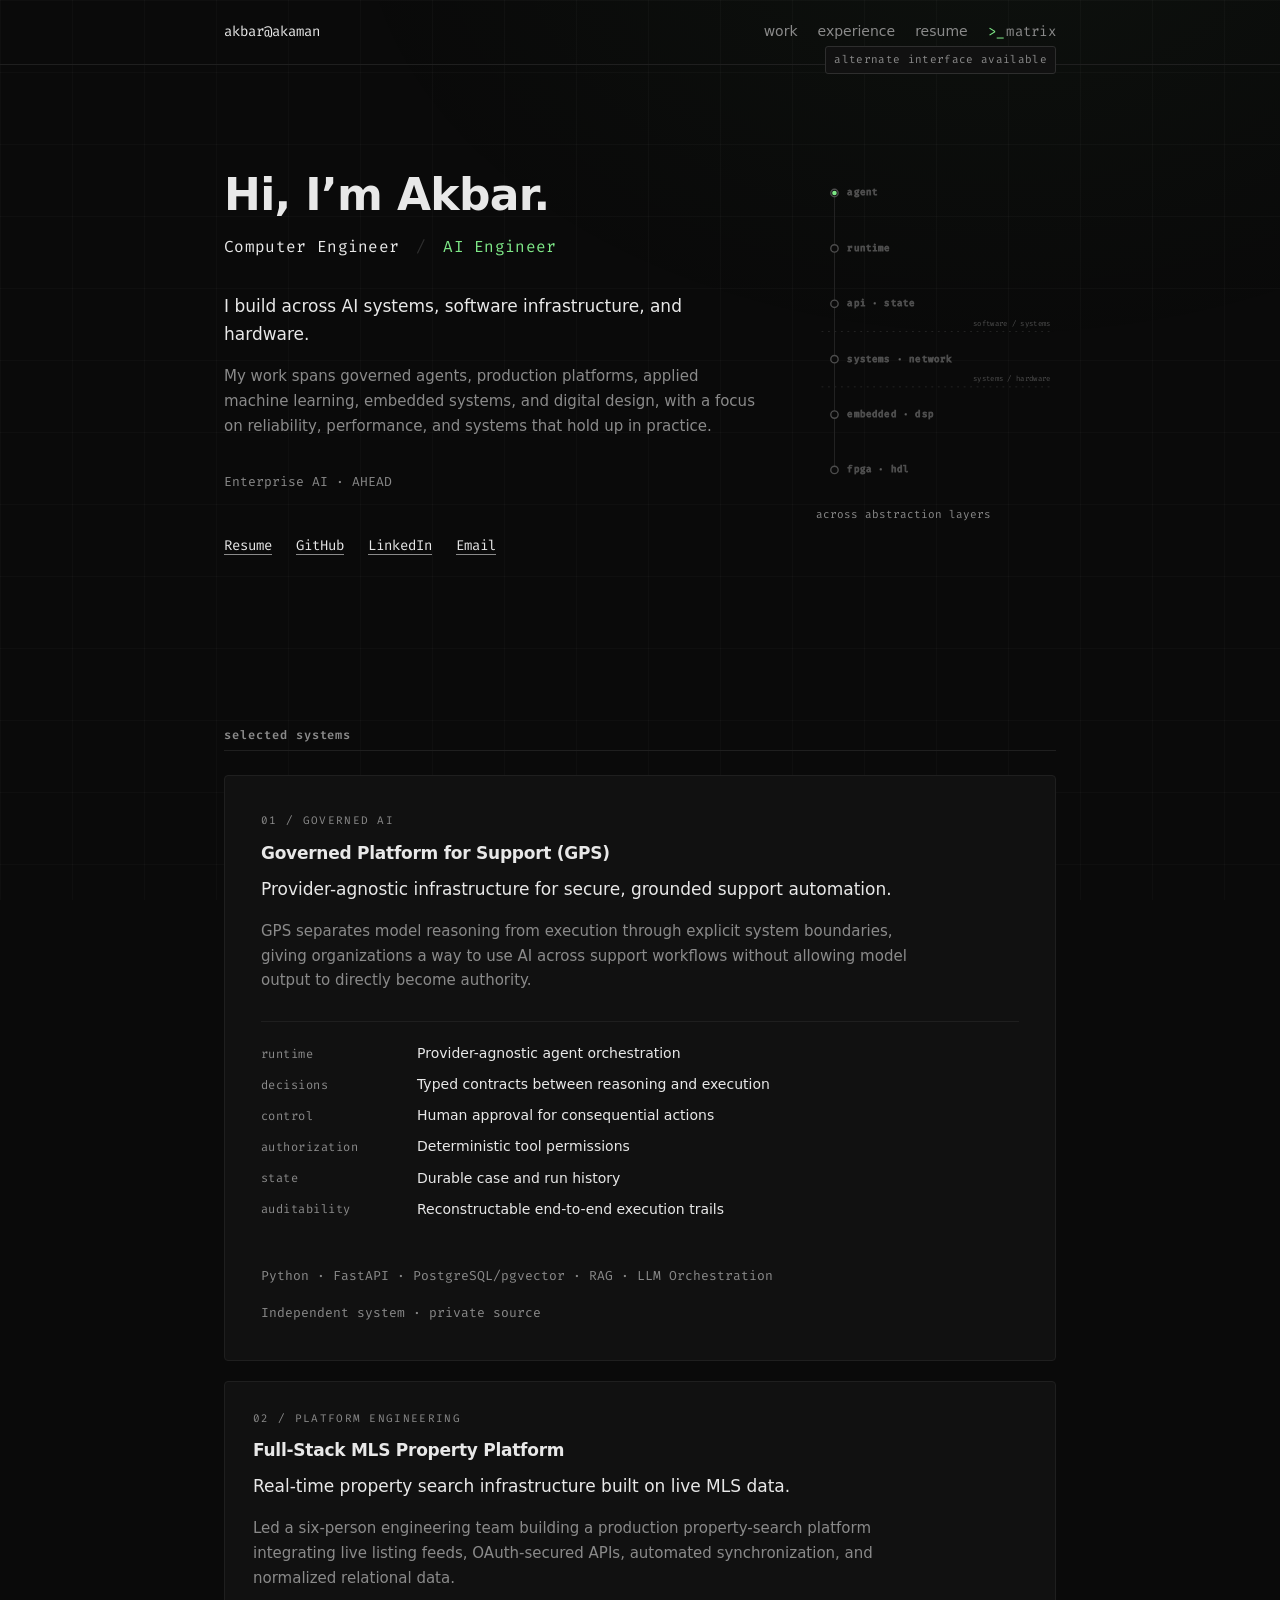
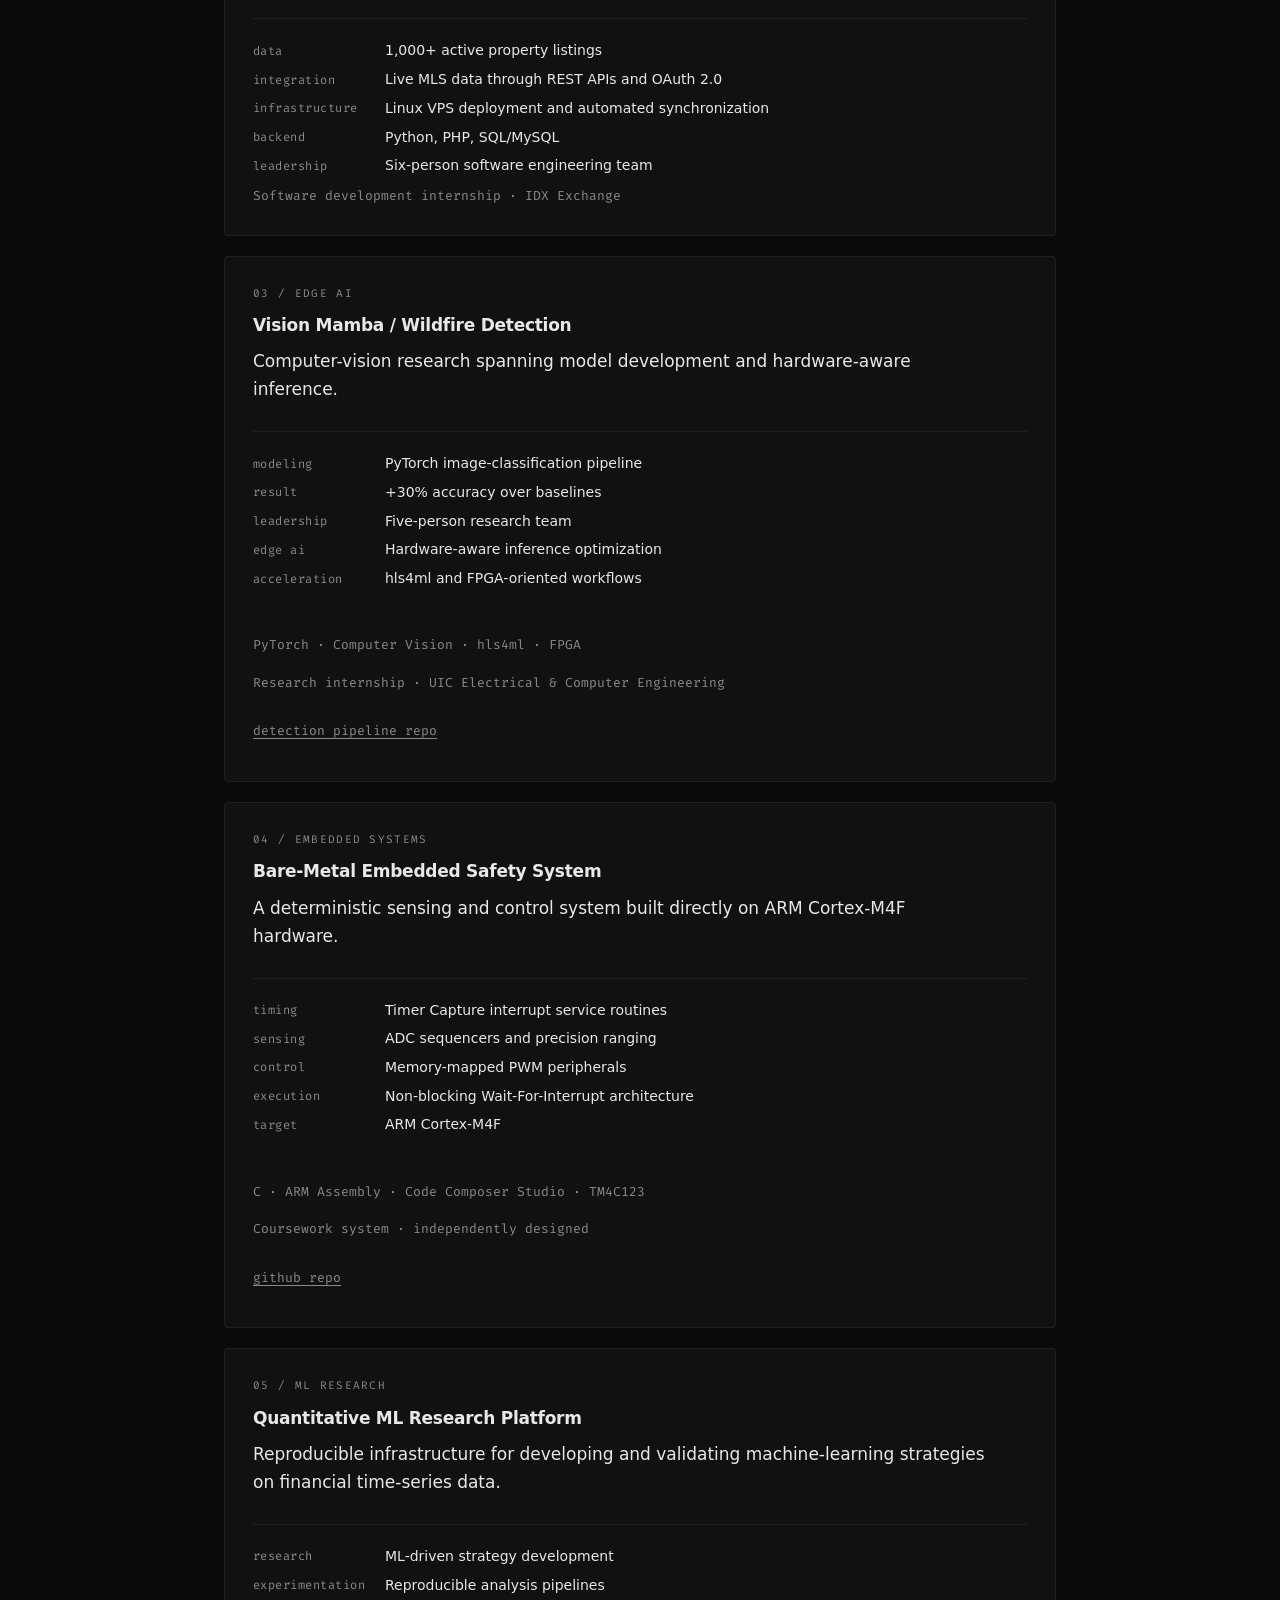
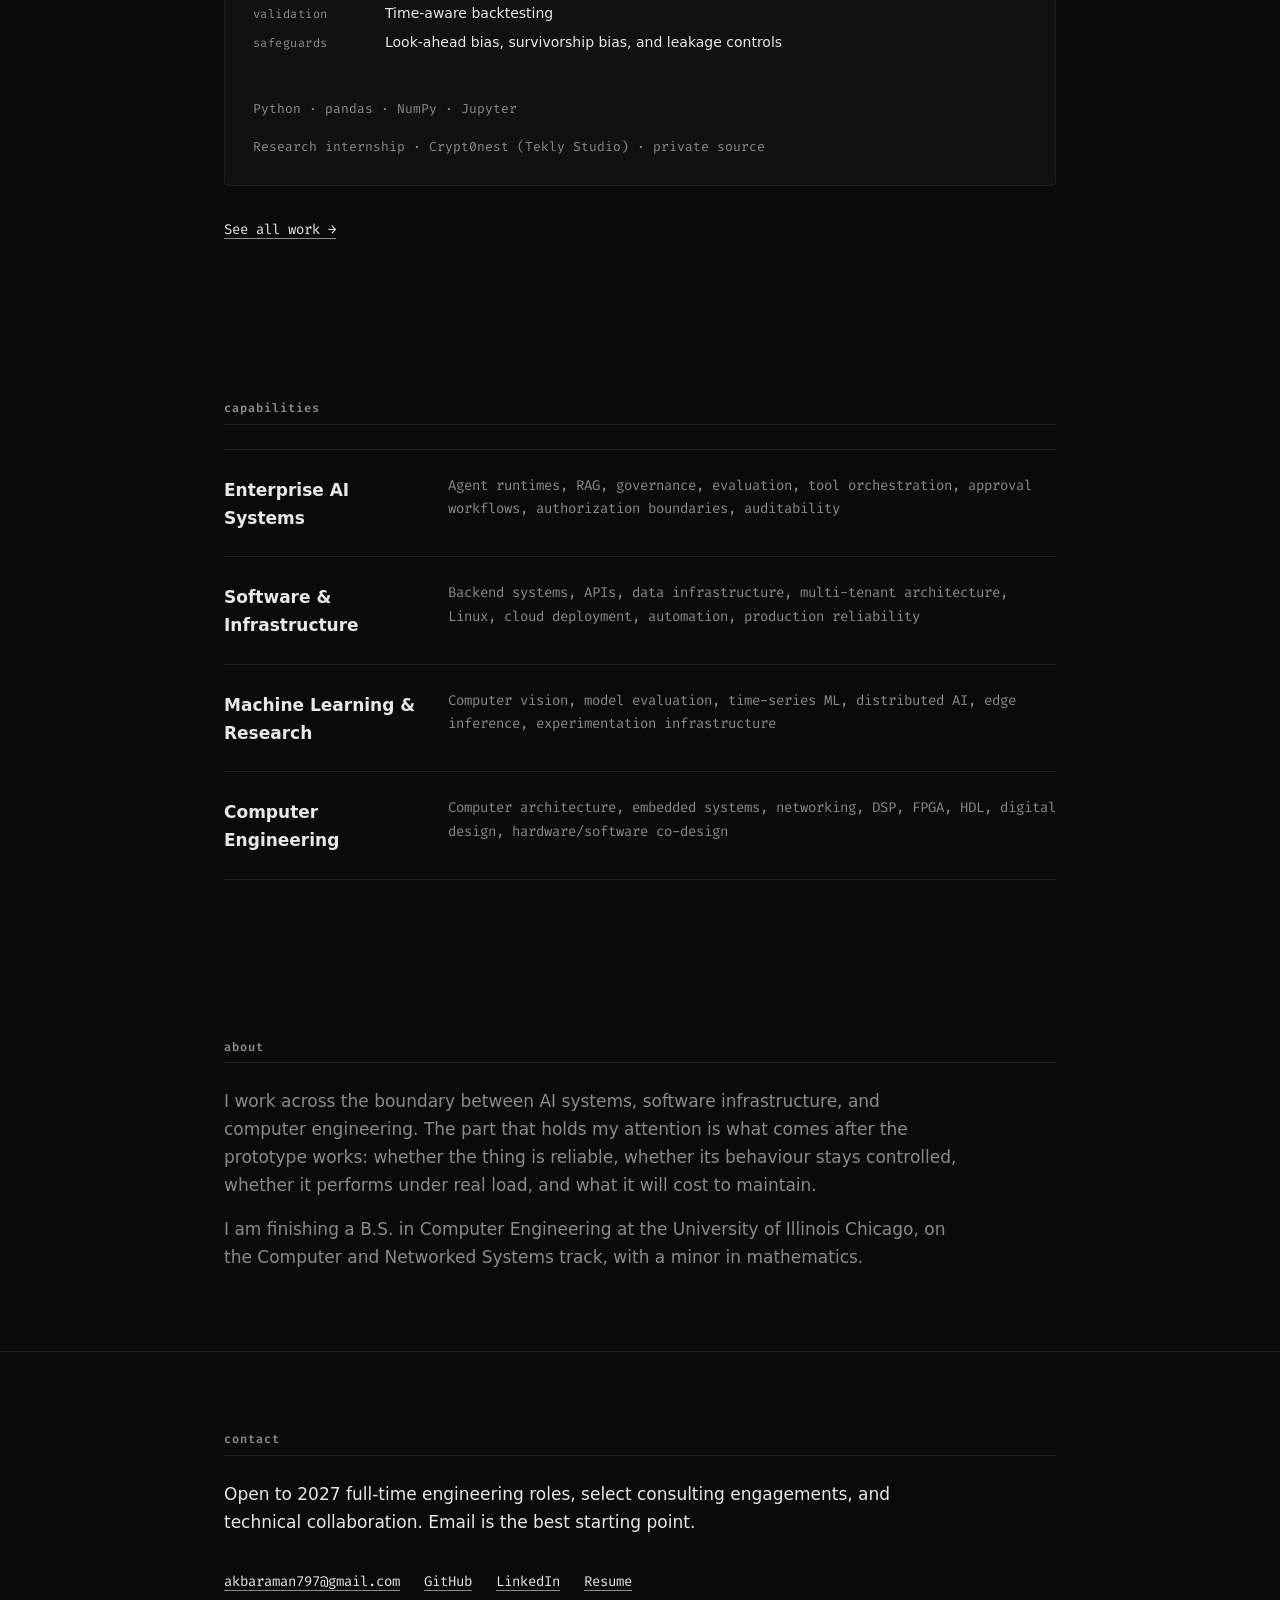
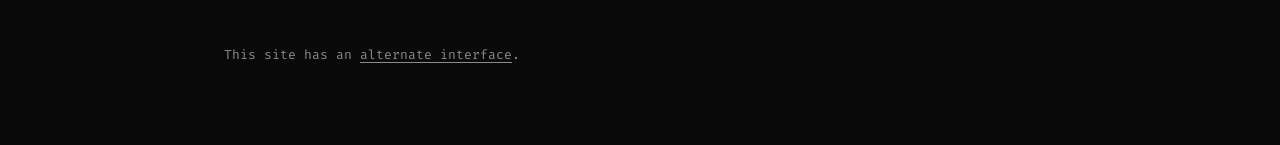
==== index.html @ 97a3271d "feat: add capabilities, about, and final contact copy Settles the section reshuffle decided ahead of" ====
<!DOCTYPE html>
<html lang="en">
<head>
<meta charset="UTF-8">
<meta name="viewport" content="width=device-width, initial-scale=1">
<title>Akbar Aman &middot; Computer Engineer / AI &amp; Systems Engineer</title>
<meta name="description" content="Akbar Aman is a computer engineer working across AI systems, software infrastructure, and hardware: governed agents, production platforms, applied machine learning, embedded systems, and digital design.">
<meta name="author" content="Akbar Aman">
<link rel="canonical" href="https://akaman.dev/">

<meta property="og:type" content="profile">
<meta property="og:title" content="Akbar Aman &middot; Computer Engineer / AI &amp; Systems Engineer">
<meta property="og:description" content="I build across AI systems, software infrastructure, and hardware.">
<meta property="og:url" content="https://akaman.dev/">
<meta property="og:image" content="https://akaman.dev/assets/files/og-professional.png">
<meta property="og:image:alt" content="Akbar Aman, Computer Engineer / AI & Systems Engineer">
<meta name="twitter:card" content="summary_large_image">
<meta name="twitter:title" content="Akbar Aman &middot; Computer Engineer / AI &amp; Systems Engineer">
<meta name="twitter:description" content="I build across AI systems, software infrastructure, and hardware.">
<meta name="twitter:image" content="https://akaman.dev/assets/files/og-professional.png">

<link rel="icon" href="/assets/favicon.svg" type="image/svg+xml">
<link href="https://fonts.googleapis.com/css2?family=Fira+Code:wght@400;500&display=swap" rel="stylesheet">
<link rel="stylesheet" href="/assets/css/pro.css">

<script>
/* Flags JS before first paint so scroll-reveal targets start hidden without a
   flash. The timer is a dead-man switch: if pro.js never executes, the hiding
   class is dropped and every section is visible. */
(function (d) {
  var h = d.documentElement;
  h.classList.add('pro-js');
  setTimeout(function () {
    if (h.getAttribute('data-pro-ready') !== '1') h.classList.remove('pro-js');
  }, 1500);
})(document);
</script>

<script type="application/ld+json">
{
  "@context": "https://schema.org",
  "@type": "Person",
  "name": "Akbar Aman",
  "jobTitle": ["Computer Engineer", "AI Engineer", "Systems Engineer"],
  "url": "https://akaman.dev/",
  "sameAs": [
    "https://github.com/ak23bar",
    "https://linkedin.com/in/akbar-aman-94b1b6263"
  ]
}
</script>
</head>
<body>
<a class="skip-link" href="#main">Skip to content</a>

<header class="site-header">
  <div class="wrap header-inner">
    <a class="wordmark mono" href="/" aria-label="Akbar Aman, home">akbar@akaman</a>
    <nav class="site-nav" aria-label="Primary">
      <a href="#projects">work</a>
      <a href="#experience">experience</a>
      <a href="/assets/files/Akbar_Resume.pdf">resume</a>
      <span class="matrix-slot">
        <a class="matrix-entry mono" href="/matrix/" aria-label="Open Matrix portfolio interface"><span class="caret" aria-hidden="true">&gt;_</span> matrix</a>
        <span class="matrix-cue mono" id="matrix-cue" aria-hidden="true">alternate interface available</span>
      </span>
    </nav>
  </div>
</header>

<main id="main">

  <section id="home" class="hero">
    <div class="wrap hero-grid">

      <div class="hero-copy">
        <h1>Hi, I&rsquo;m Akbar.</h1>
        <p class="positioning mono">
          <span class="ident-anchor" aria-hidden="true">Computer Engineer</span>
          <span class="ident-sep" aria-hidden="true">/</span>
          <span class="ident-rotator" aria-hidden="true">
            <span class="ident-sizer">Systems Engineer</span>
            <span class="ident-item is-active">AI Engineer</span>
            <span class="ident-item">Systems Engineer</span>
          </span>
          <span class="sr-only">Computer Engineer / AI and Systems Engineer</span>
        </p>
        <p class="hero-thesis">I build across AI systems, software infrastructure,
          and hardware.</p>
        <p class="hero-support">My work spans governed agents, production platforms,
          applied machine learning, embedded systems, and digital design, with a
          focus on reliability, performance, and systems that hold up in practice.</p>
        <p class="hero-role mono">Enterprise AI &middot; AHEAD</p>
        <ul class="hero-actions">
          <li><a href="/assets/files/Akbar_Resume.pdf">Resume</a></li>
          <li><a href="https://github.com/ak23bar">GitHub</a></li>
          <li><a href="https://linkedin.com/in/akbar-aman-94b1b6263">LinkedIn</a></li>
          <li><a href="mailto:akbaraman797@gmail.com">Email</a></li>
        </ul>
      </div>

      <div class="hero-visual">
        <svg class="topology" viewBox="0 0 260 352" role="img" aria-label="Diagram of one engineering stack spanning six layers, from agent at the top down to runtime, api and state, systems and network, embedded and DSP, and fpga and HDL at the bottom. A dashed line marks the boundary from software into systems, and a second dashed line marks the boundary from systems into hardware. A single signal travels down the stack through every layer in order, then back up to the top, and repeats.">
          <g class="topo-wire">
            <line x1="20" y1="26" x2="20" y2="326"></line>
          </g>
          <g class="topo-bound">
            <line x1="6" y1="176" x2="254" y2="176"></line>
            <line x1="6" y1="236" x2="254" y2="236"></line>
            <text class="topo-bound-label" x="254" y="170">software / systems</text>
            <text class="topo-bound-label" x="254" y="230">systems / hardware</text>
          </g>
          <g class="topo-nodes">
            <g class="topo-layer topo-l1">
              <circle class="topo-node" cx="20" cy="26" r="4"></circle>
              <text class="topo-label" x="34" y="26">agent</text>
            </g>
            <g class="topo-layer topo-l2">
              <circle class="topo-node" cx="20" cy="86" r="4"></circle>
              <text class="topo-label" x="34" y="86">runtime</text>
            </g>
            <g class="topo-layer topo-l3">
              <circle class="topo-node" cx="20" cy="146" r="4"></circle>
              <text class="topo-label" x="34" y="146">api &#183; state</text>
            </g>
            <g class="topo-layer topo-l4">
              <circle class="topo-node" cx="20" cy="206" r="4"></circle>
              <text class="topo-label" x="34" y="206">systems &#183; network</text>
            </g>
            <g class="topo-layer topo-l5">
              <circle class="topo-node" cx="20" cy="266" r="4"></circle>
              <text class="topo-label" x="34" y="266">embedded &#183; dsp</text>
            </g>
            <g class="topo-layer topo-l6">
              <circle class="topo-node" cx="20" cy="326" r="4"></circle>
              <text class="topo-label" x="34" y="326">fpga &#183; hdl</text>
            </g>
          </g>
          <circle class="topo-packet" cx="20" cy="26" r="2.5"></circle>
        </svg>
        <p class="hero-visual-caption mono">across abstraction layers</p>
      </div>

    </div>
  </section>

  <section id="projects" class="systems">
    <div class="wrap">
      <h2 class="section-label reveal">selected systems</h2>

      <article class="system system--lead reveal">
        <p class="system-index mono">01 / governed ai</p>
        <h3>Governed Platform for Support (GPS)</h3>
        <p class="system-thesis">Provider-agnostic infrastructure for secure,
          grounded support automation.</p>
        <p class="system-desc">GPS separates model reasoning from execution through
          explicit system boundaries, giving organizations a way to use AI across
          support workflows without allowing model output to directly become
          authority.</p>
        <dl class="system-spec">
          <dt>runtime</dt>       <dd>Provider-agnostic agent orchestration</dd>
          <dt>decisions</dt>     <dd>Typed contracts between reasoning and execution</dd>
          <dt>control</dt>       <dd>Human approval for consequential actions</dd>
          <dt>authorization</dt> <dd>Deterministic tool permissions</dd>
          <dt>state</dt>         <dd>Durable case and run history</dd>
          <dt>auditability</dt>  <dd>Reconstructable end-to-end execution trails</dd>
        </dl>
        <p class="system-tech mono">Python &middot; FastAPI &middot; PostgreSQL/pgvector &middot; RAG &middot; LLM Orchestration</p>
        <p class="system-evidence mono">Independent system &middot; private source</p>
      </article>

      <article class="system reveal">
        <p class="system-index mono">02 / platform engineering</p>
        <h3>Full-Stack MLS Property Platform</h3>
        <p class="system-thesis">Real-time property search infrastructure built on
          live MLS data.</p>
        <p class="system-desc">Led a six-person engineering team building a
          production property-search platform integrating live listing feeds,
          OAuth-secured APIs, automated synchronization, and normalized relational
          data.</p>
        <dl class="system-spec system-spec--compact">
          <dt>data</dt>           <dd>1,000+ active property listings</dd>
          <dt>integration</dt>    <dd>Live MLS data through REST APIs and OAuth 2.0</dd>
          <dt>infrastructure</dt> <dd>Linux VPS deployment and automated synchronization</dd>
          <dt>backend</dt>        <dd>Python, PHP, SQL/MySQL</dd>
          <dt>leadership</dt>     <dd>Six-person software engineering team</dd>
        </dl>
        <p class="system-evidence mono">Software development internship &middot; IDX Exchange</p>
      </article>

      <article class="system reveal">
        <p class="system-index mono">03 / edge ai</p>
        <h3>Vision Mamba / Wildfire Detection</h3>
        <p class="system-thesis">Computer-vision research spanning model
          development and hardware-aware inference.</p>
        <dl class="system-spec system-spec--compact">
          <dt>modeling</dt>      <dd>PyTorch image-classification pipeline</dd>
          <dt>result</dt>        <dd>+30% accuracy over baselines</dd>
          <dt>leadership</dt>    <dd>Five-person research team</dd>
          <dt>edge ai</dt>       <dd>Hardware-aware inference optimization</dd>
          <dt>acceleration</dt>  <dd>hls4ml and FPGA-oriented workflows</dd>
        </dl>
        <p class="system-tech mono">PyTorch &middot; Computer Vision &middot; hls4ml &middot; FPGA</p>
        <p class="system-evidence mono">Research internship &middot; UIC Electrical &amp; Computer Engineering</p>
        <ul class="system-links mono">
          <li><a href="https://github.com/ak23bar/wildfire-detection-pipeline" target="_blank" rel="noopener noreferrer" aria-label="Vision Mamba / Wildfire Detection detection pipeline repository on GitHub">detection pipeline repo</a></li>
        </ul>
      </article>

      <article class="system reveal">
        <p class="system-index mono">04 / embedded systems</p>
        <h3>Bare-Metal Embedded Safety System</h3>
        <p class="system-thesis">A deterministic sensing and control system built
          directly on ARM Cortex-M4F hardware.</p>
        <dl class="system-spec system-spec--compact">
          <dt>timing</dt>    <dd>Timer Capture interrupt service routines</dd>
          <dt>sensing</dt>   <dd>ADC sequencers and precision ranging</dd>
          <dt>control</dt>   <dd>Memory-mapped PWM peripherals</dd>
          <dt>execution</dt> <dd>Non-blocking Wait-For-Interrupt architecture</dd>
          <dt>target</dt>    <dd>ARM Cortex-M4F</dd>
        </dl>
        <p class="system-tech mono">C &middot; ARM Assembly &middot; Code Composer Studio &middot; TM4C123</p>
        <p class="system-evidence mono">Coursework system &middot; independently designed</p>
        <ul class="system-links mono">
          <li><a href="https://github.com/ak23bar/Ultra_Heat_Sensor" target="_blank" rel="noopener noreferrer" aria-label="Bare-Metal Embedded Safety System repository on GitHub">github repo</a></li>
        </ul>
      </article>

      <article class="system reveal">
        <p class="system-index mono">05 / ml research</p>
        <h3>Quantitative ML Research Platform</h3>
        <p class="system-thesis">Reproducible infrastructure for developing and
          validating machine-learning strategies on financial time-series data.</p>
        <dl class="system-spec system-spec--compact">
          <dt>research</dt>       <dd>ML-driven strategy development</dd>
          <dt>experimentation</dt><dd>Reproducible analysis pipelines</dd>
          <dt>validation</dt>     <dd>Time-aware backtesting</dd>
          <dt>safeguards</dt>     <dd>Look-ahead bias, survivorship bias, and leakage controls</dd>
        </dl>
        <p class="system-tech mono">Python &middot; pandas &middot; NumPy &middot; Jupyter</p>
        <p class="system-evidence mono">Research internship &middot; Crypt0nest (Tekly Studio) &middot; private source</p>
      </article>

      <p class="see-all mono reveal"><a href="/matrix/#projects">See all work &rarr;</a></p>
    </div>
  </section>

  <!-- Group order descends the same abstraction stack the hero diagram
       draws: AI systems at the top, down through software, ML, to hardware
       at the bottom. -->
  <section id="capabilities" class="capabilities">
    <div class="wrap">
      <h2 class="section-label reveal">capabilities</h2>
      <dl class="capability-list">
        <div class="capability-group reveal">
          <dt>Enterprise AI Systems</dt>
          <dd class="mono">Agent runtimes, RAG, governance, evaluation, tool orchestration, approval workflows, authorization boundaries, auditability</dd>
        </div>
        <div class="capability-group reveal">
          <dt>Software &amp; Infrastructure</dt>
          <dd class="mono">Backend systems, APIs, data infrastructure, multi-tenant architecture, Linux, cloud deployment, automation, production reliability</dd>
        </div>
        <div class="capability-group reveal">
          <dt>Machine Learning &amp; Research</dt>
          <dd class="mono">Computer vision, model evaluation, time-series ML, distributed AI, edge inference, experimentation infrastructure</dd>
        </div>
        <div class="capability-group reveal">
          <dt>Computer Engineering</dt>
          <dd class="mono">Computer architecture, embedded systems, networking, DSP, FPGA, HDL, digital design, hardware/software co-design</dd>
        </div>
      </dl>
    </div>
  </section>

  <section id="experience" class="experience"></section>

  <section id="about" class="about">
    <div class="wrap">
      <h2 class="section-label reveal">about</h2>
      <p class="reveal">I work across the boundary between AI systems, software
        infrastructure, and computer engineering. The part that holds my
        attention is what comes after the prototype works: whether the thing
        is reliable, whether its behaviour stays controlled, whether it
        performs under real load, and what it will cost to maintain.</p>
      <p class="reveal">I am finishing a B.S. in Computer Engineering at the
        University of Illinois Chicago, on the Computer and Networked Systems
        track, with a minor in mathematics.</p>
    </div>
  </section>

</main>

<footer id="contact" class="site-footer">
  <div class="wrap reveal">
    <h2 class="section-label">contact</h2>
    <p>Open to 2027 full-time engineering roles, select consulting
       engagements, and technical collaboration. Email is the best starting
       point.</p>
    <ul class="footer-links">
      <li><a href="mailto:akbaraman797@gmail.com">akbaraman797@gmail.com</a></li>
      <li><a href="https://github.com/ak23bar">GitHub</a></li>
      <li><a href="https://linkedin.com/in/akbar-aman-94b1b6263">LinkedIn</a></li>
      <li><a href="/assets/files/Akbar_Resume.pdf">Resume</a></li>
    </ul>
    <p class="alt-interface mono">
      This site has an <a href="/matrix/">alternate interface</a>.
    </p>
  </div>
</footer>

<script src="/assets/js/pro.js" defer></script>
</body>
</html>
---- assets/css/pro.css ----
/* Professional surface. Loaded only by /index.html.
   Deliberately shares nothing with the Matrix stylesheets. */

:root {
    --bg:          #0a0a0a;
    --surface:     #111111;
    --hairline:    #1f1f1f;
    --hairline-lit:#2e2e2e;
    --text:        #e8e8e8;
    --text-muted:  #8a8a8a;
    --accent:      #7ee787;

    --font-sans: ui-sans-serif, -apple-system, BlinkMacSystemFont, system-ui, "Segoe UI", sans-serif;
    --font-mono: "Fira Code", ui-monospace, SFMono-Regular, Menlo, monospace;

    --dur: 150ms;
    --measure: 68ch;
    /* 880, not the spec's 720: the two-column hero needs the width, and a
       single container value keeps the header aligned with the hero. Prose
       is still bounded by --measure, not by the column. */
    --col: 880px;

    /* diagram-only tones, deliberately below body-text contrast */
    --wire:      #262626;
    --node-idle: #4d4d4d;
    /* One full traversal of the hero diagram, down the stack and back up.
       Every stop in the topo keyframes is a percentage, so the schedule is
       duration-independent: changing this one value rescales travel, dwell,
       and both end pauses together and cannot break the one-active-layer
       invariant. Tune the pace here, never in the keyframes. */
    --topo-cycle: 30s;
}

*, *::before, *::after { box-sizing: border-box; }

html { -webkit-text-size-adjust: 100%; }

body {
    margin: 0;
    background: var(--bg);
    color: var(--text);
    font-family: var(--font-sans);
    font-size: clamp(1rem, 0.97rem + 0.15vw, 1.0625rem);
    line-height: 1.65;
    -webkit-font-smoothing: antialiased;
}

/* Single measure. Whitespace is the primary structural device. */
.wrap {
    width: 100%;
    max-width: var(--col);
    margin-inline: auto;
    padding-inline: 1.5rem;
}

h1, h2, h3 { line-height: 1.2; margin: 0; font-weight: 600; letter-spacing: -0.015em; }
h1 { font-size: clamp(2rem, 1.6rem + 2vw, 2.75rem); }
h2 { font-size: 0.8125rem; }
h3 { font-size: 1.0625rem; }

p { margin: 0 0 1rem; max-width: var(--measure); }
p:last-child { margin-bottom: 0; }

a {
    color: var(--text);
    text-decoration: underline;
    text-decoration-color: var(--text-muted);
    text-decoration-thickness: 1px;
    text-underline-offset: 0.25em;
    transition: color var(--dur) ease;
}
a:hover { color: var(--accent); text-decoration-color: var(--accent); }

/* Focus rings use --accent (12.89:1), never --hairline (1.20:1, below the
   WCAG 1.4.11 3:1 threshold for non-text contrast). Never suppressed. */
:focus-visible {
    outline: 2px solid var(--accent);
    outline-offset: 3px;
    border-radius: 2px;
}

/* Mono is an accent, not the body voice: labels, metadata, tech lines,
   the wordmark, and the palette. */
.mono { font-family: var(--font-mono); font-variant-ligatures: none; }

.section-label {
    font-family: var(--font-mono);
    font-size: 0.75rem;
    letter-spacing: 0.08em;
    text-transform: lowercase;
    color: var(--text-muted);
    margin: 0 0 1.5rem;
    padding-bottom: 0.5rem;
    border-bottom: 1px solid var(--hairline);
}

section { padding-block: clamp(3rem, 2rem + 4vw, 5rem); }

.skip-link {
    position: absolute; left: -9999px;
    background: var(--surface); color: var(--text);
    padding: 0.75rem 1rem; z-index: 100;
}
.skip-link:focus { left: 1rem; top: 1rem; }

@media (prefers-reduced-motion: reduce) {
    *, *::before, *::after {
        transition-duration: 0.01ms !important;
        animation-duration: 0.01ms !important;
        animation-iteration-count: 1 !important;
        scroll-behavior: auto !important;
    }
}

/* ---- header ---- */
.site-header { border-bottom: 1px solid var(--hairline); }
.header-inner {
    display: flex; align-items: center; justify-content: space-between;
    flex-wrap: wrap; gap: 1rem; row-gap: 0.5rem; min-height: 64px;
}
.wordmark { font-size: 0.875rem; color: var(--text); text-decoration: none; }
.wordmark:hover { color: var(--accent); }
.site-nav { display: flex; align-items: center; flex-wrap: wrap; gap: 1.25rem; row-gap: 0; }
.site-nav a {
    font-size: 0.875rem; color: var(--text-muted); text-decoration: none;
    min-height: 44px; display: inline-flex; align-items: center;
}
.site-nav a:hover { color: var(--accent); }
.matrix-entry { font-size: 1rem; }

/* ---- footer ---- */
.site-footer {
    border-top: 1px solid var(--hairline);
    padding-block: clamp(3rem, 2rem + 4vw, 5rem);
}
.footer-links {
    list-style: none; margin: 1.5rem 0 0; padding: 0;
    display: flex; flex-wrap: wrap; gap: 0.5rem 1.5rem;
    font-family: var(--font-mono); font-size: 0.875rem;
}
.footer-links a { min-height: 44px; display: inline-flex; align-items: center; }
.alt-interface {
    margin-top: 2.5rem; font-size: 0.8125rem; color: var(--text-muted);
}
.alt-interface a { color: var(--text-muted); }

/* ---- hero ---- */
.hero { padding-block: clamp(3.5rem, 2.5rem + 5vw, 7rem) clamp(3rem, 2rem + 4vw, 5rem); }
.positioning {
    margin: 0.75rem 0 2rem; font-size: 1rem;
    color: var(--text); letter-spacing: 0.02em;
}
.hero-thesis { color: var(--text); font-size: 1.0625rem; }
.hero-role {
    margin-top: 2rem; font-size: 0.8125rem; color: var(--text-muted);
}
.hero-actions {
    list-style: none; margin: 2rem 0 0; padding: 0;
    display: flex; flex-wrap: wrap; gap: 0.5rem 1.5rem;
    font-family: var(--font-mono); font-size: 0.875rem;
}
.hero-actions a { min-height: 44px; display: inline-flex; align-items: center; }

/* ---- selected systems ----
   Single column, not a grid: each card states a thesis, and a thesis needs a
   full measure of text. A grid forces identical dimensions, which makes every
   card read as equally weighted. */
.system {
    border: 1px solid var(--hairline);
    border-radius: 4px;
    padding: 1.75rem;
    margin-bottom: 1.25rem;
    background: var(--surface);
    transition: border-color var(--dur) ease;
}
.system:hover { border-color: var(--hairline-lit); }
.system--lead { padding: 2.25rem; }
.system h3 { margin-bottom: 0.75rem; }
.system-thesis { color: var(--text); }
.system-notes {
    margin: 1.25rem 0 0; padding-left: 1.1rem;
    max-width: var(--measure); color: var(--text-muted);
    font-size: 0.9375rem;
}
.system-notes li { margin-bottom: 0.5rem; }
.system-notes li::marker { color: var(--accent); }
.system-tech {
    margin-top: 1.25rem; font-size: 0.8125rem; color: var(--text-muted);
}
.system-evidence { margin-top: 0.5rem; font-size: 0.8125rem; }
.see-all { margin-top: 2rem; font-size: 0.875rem; }

.sr-only {
    position: absolute; width: 1px; height: 1px;
    margin: -1px; padding: 0; overflow: hidden;
    clip-path: inset(50%); white-space: nowrap; border: 0;
}

/* Empty until their tasks land. Without this they contribute ~320px of dead
   space between the last card and the footer. */
section:empty { padding-block: 0; }

/* ---- background depth ----
   A technical field, not content: grid lines at 2.2% white and one very low
   radial. Fixed and non-interactive, so it never enters layout or hit-testing. */
body::before {
    content: "";
    position: fixed;
    inset: 0;
    z-index: -1;
    pointer-events: none;
    background-image:
        radial-gradient(60rem 40rem at 78% -10%, rgba(126, 231, 135, 0.035), transparent 70%),
        linear-gradient(to right, rgba(255, 255, 255, 0.022) 1px, transparent 1px),
        linear-gradient(to bottom, rgba(255, 255, 255, 0.022) 1px, transparent 1px);
    background-size: 100% 100%, 72px 72px, 72px 72px;
}

/* ---- motion system ----
   One entrance shape, one duration, one easing. The hero entrance is pure CSS
   with `both` fill, so there is no state where content stays invisible. */
@keyframes enter {
    from { opacity: 0; transform: translateY(10px); }
    to   { opacity: 1; transform: none; }
}

.hero-copy > *,
.hero-visual {
    animation: enter 420ms ease both;
}
.hero-copy > :nth-child(1) { animation-delay: 40ms; }
.hero-copy > :nth-child(2) { animation-delay: 100ms; }
.hero-copy > :nth-child(3) { animation-delay: 160ms; }
.hero-copy > :nth-child(4) { animation-delay: 220ms; }
.hero-copy > :nth-child(5) { animation-delay: 280ms; }
.hero-copy > :nth-child(6) { animation-delay: 340ms; }
/* The diagram resolves after the copy has landed. */
.hero-visual { animation-delay: 420ms; animation-duration: 560ms; }

/* Scroll reveal. Gated on .pro-js so the page is complete without JavaScript,
   and revealed once — never re-hidden on scroll-back. */
.pro-js .reveal {
    opacity: 0;
    transform: translateY(10px);
}
.pro-js .reveal.is-in {
    opacity: 1;
    transform: none;
    transition: opacity 420ms ease, transform 420ms ease;
}

@media (prefers-reduced-motion: reduce) {
    .pro-js .reveal { opacity: 1; transform: none; }
}

/* ---- header: matrix discovery ---- */
.matrix-slot { position: relative; display: inline-flex; align-items: center; }
.matrix-entry {
    color: var(--text-muted);
    font-size: 0.8125rem;
    letter-spacing: 0.02em;
}
.matrix-entry .caret { color: var(--accent); margin-right: 0.15em; }
.matrix-entry:hover .caret,
.matrix-entry:focus-visible .caret { animation: caret 1.1s steps(1) infinite; }

/* Bound to hover/focus rather than running forever: an indefinite blink is the
   same WCAG 2.2.2 problem as an indefinite rotation. */
@keyframes caret {
    0%, 55%   { opacity: 1; }
    56%, 100% { opacity: 0.3; }
}

/* Absolutely positioned, so appearing and disappearing costs zero layout. */
.matrix-cue {
    position: absolute;
    top: calc(100% - 8px);
    right: 0;
    white-space: nowrap;
    font-size: 0.6875rem;
    letter-spacing: 0.03em;
    color: var(--text-muted);
    background: var(--surface);
    border: 1px solid var(--hairline-lit);
    border-radius: 3px;
    padding: 0.25rem 0.5rem;
    pointer-events: none;
    opacity: 0;
    transform: translateY(-4px);
    transition: opacity 300ms ease, transform 300ms ease;
}
.matrix-cue.is-shown { opacity: 1; transform: none; }

/* ---- hero ---- */
.hero-grid {
    display: grid;
    grid-template-columns: minmax(0, 1fr) 240px;
    gap: 3.5rem;
    align-items: start;
}
.hero-copy { min-width: 0; }

.ident-anchor { color: var(--text); }
.ident-sep { color: var(--hairline-lit); margin: 0 0.4em; }

/* The sizer reserves the widest label so swapping causes no reflow. */
.ident-rotator { position: relative; display: inline-block; vertical-align: bottom; }
.ident-sizer { visibility: hidden; }
.ident-item {
    position: absolute; left: 0; top: 0;
    color: var(--accent);
    opacity: 0;
    transition: opacity 300ms ease;
}
.ident-item.is-active { opacity: 1; }

.hero-support { color: var(--text-muted); font-size: 0.9375rem; margin-top: 1rem; }

/* ---- hero visual: abstraction-layer topology ---- */
.hero-visual { min-width: 0; }
.topology { display: block; width: 100%; height: auto; overflow: visible; }

.topo-wire line { stroke: var(--wire); stroke-width: 1; }
.topo-bound line {
    stroke: var(--wire); stroke-width: 1; stroke-dasharray: 2 5;
}
/* At 7px against --wire these read as compression artifacts rather than
   labels. 8px against --node-idle stays quiet but resolves as text. */
.topo-bound-label {
    fill: var(--node-idle); font-family: var(--font-mono); font-size: 8px;
    text-anchor: end; letter-spacing: 0.04em;
}

/* Each layer is one group (circle + label) so one animated property pair
   drives both: `stroke` inherits down to the child circle, `fill` inherits
   down to the child text. That lets a single @keyframes rule per layer light
   up the ring and brighten its label together, and guarantees they can never
   fall out of sync the way two independently-animated elements could. The
   circle and the label must NOT set their own `stroke`/`fill` respectively,
   or the explicit value on the child would beat the inherited animated one. */
.topo-layer { stroke: var(--node-idle); fill: var(--text-muted); }
.topo-label {
    font-family: var(--font-mono); font-size: 10px;
    dominant-baseline: middle; letter-spacing: 0.02em;
}
.topo-node { fill: var(--bg); stroke-width: 1.5; }
.topo-packet { fill: var(--accent); }

/*
   Traversal schedule: down through six layers, dwell at the bottom, back up
   through six layers, dwell at the top, repeat. The percentages below are the
   schedule; they are independent of the cycle length, which lives in
   --topo-cycle. The seconds column is the 18.4s reference the ratios were
   derived from (percent = seconds / 18.4 * 100) and is kept only so the
   proportions stay legible; multiply by --topo-cycle / 18.4s for real times.
   At the current 30s cycle that is 1.47s of travel between layers, 0.98s of
   dwell on each, and 2.28s of extra pause at each end. Re-derive from this
   table rather than from the percentages if the proportions ever change.

   ref (s)  | % of cycle | state
   0.0      | 0          | at layer 1 (top pause begins)
   2.0      | 10.87      | leave layer 1
   2.9      | 15.76      | arrive layer 2
   3.5      | 19.02      | leave layer 2
   4.4      | 23.91      | arrive layer 3
   5.0      | 27.17      | leave layer 3
   5.9      | 32.07      | arrive layer 4
   6.5      | 35.33      | leave layer 4
   7.4      | 40.22      | arrive layer 5
   8.0      | 43.48      | leave layer 5
   8.9      | 48.37      | arrive layer 6
   10.9     | 59.24      | leave layer 6 (bottom pause ends)
   11.8     | 64.13      | arrive layer 5
   12.4     | 67.39      | leave layer 5
   13.3     | 72.28      | arrive layer 4
   13.9     | 75.54      | leave layer 4
   14.8     | 80.43      | arrive layer 3
   15.4     | 83.70      | leave layer 3
   16.3     | 88.59      | arrive layer 2
   16.9     | 91.85      | leave layer 2
   17.8     | 96.74      | arrive layer 1
   18.4     | 100        | cycle end (top pause continues into next cycle)

   The packet's transform holds its offset across each dwell (paired
   percentage stops, equal value) and interpolates linearly across each
   travel segment. Offsets are the node spacing (60px) times layers crossed.
*/
@keyframes topo-packet-travel {
    0%, 10.87%   { transform: translateY(0); }
    15.76%, 19.02%  { transform: translateY(60px); }
    23.91%, 27.17%  { transform: translateY(120px); }
    32.07%, 35.33%  { transform: translateY(180px); }
    40.22%, 43.48%  { transform: translateY(240px); }
    48.37%, 59.24%  { transform: translateY(300px); }
    64.13%, 67.39%  { transform: translateY(240px); }
    72.28%, 75.54%  { transform: translateY(180px); }
    80.43%, 83.70%  { transform: translateY(120px); }
    88.59%, 91.85%  { transform: translateY(60px); }
    96.74%, 100%    { transform: translateY(0); }
}
.topo-packet { animation: topo-packet-travel var(--topo-cycle) linear infinite; }

/* One @keyframes per layer: each holds the idle colours except during its own
   dwell windows (from the table above), when it switches to the accent pair.
   Each edge is written as two offsets 0.03% apart (about 9ms of a 30s
   cycle) rather than as one repeated offset. Two keyframes at the exact same
   percentage do NOT produce a zero-duration jump: the engine keeps both, and
   because they carry different values it interpolates across the ENTIRE gap
   to the next differing offset, not just up to the duplicate. On this table
   that gap can span most of the cycle, which smears one layer's colour into
   the next dwell window instead of cutting it off, briefly making several
   layers read as active at once. Separating the edge into two distinct,
   nearly-adjacent offsets keeps the fast snap while giving the interpolator
   an unambiguous, vanishingly short segment to run it over. 0.03% is far
   inside the 4.89% minimum gap between any two layers' windows, so no two
   layers can straddle it at once. */
@keyframes topo-l1 {
    0%, 10.87%      { stroke: var(--accent); fill: var(--text); }
    10.90%, 96.71%  { stroke: var(--node-idle); fill: var(--text-muted); }
    96.74%, 100%    { stroke: var(--accent); fill: var(--text); }
}
@keyframes topo-l2 {
    0%, 15.73%      { stroke: var(--node-idle); fill: var(--text-muted); }
    15.76%, 19.02%  { stroke: var(--accent); fill: var(--text); }
    19.05%, 88.56%  { stroke: var(--node-idle); fill: var(--text-muted); }
    88.59%, 91.85%  { stroke: var(--accent); fill: var(--text); }
    91.88%, 100%    { stroke: var(--node-idle); fill: var(--text-muted); }
}
@keyframes topo-l3 {
    0%, 23.88%      { stroke: var(--node-idle); fill: var(--text-muted); }
    23.91%, 27.17%  { stroke: var(--accent); fill: var(--text); }
    27.20%, 80.40%  { stroke: var(--node-idle); fill: var(--text-muted); }
    80.43%, 83.70%  { stroke: var(--accent); fill: var(--text); }
    83.73%, 100%    { stroke: var(--node-idle); fill: var(--text-muted); }
}
@keyframes topo-l4 {
    0%, 32.04%      { stroke: var(--node-idle); fill: var(--text-muted); }
    32.07%, 35.33%  { stroke: var(--accent); fill: var(--text); }
    35.36%, 72.25%  { stroke: var(--node-idle); fill: var(--text-muted); }
    72.28%, 75.54%  { stroke: var(--accent); fill: var(--text); }
    75.57%, 100%    { stroke: var(--node-idle); fill: var(--text-muted); }
}
@keyframes topo-l5 {
    0%, 40.19%      { stroke: var(--node-idle); fill: var(--text-muted); }
    40.22%, 43.48%  { stroke: var(--accent); fill: var(--text); }
    43.51%, 64.10%  { stroke: var(--node-idle); fill: var(--text-muted); }
    64.13%, 67.39%  { stroke: var(--accent); fill: var(--text); }
    67.42%, 100%    { stroke: var(--node-idle); fill: var(--text-muted); }
}
@keyframes topo-l6 {
    0%, 48.34%      { stroke: var(--node-idle); fill: var(--text-muted); }
    48.37%, 59.24%  { stroke: var(--accent); fill: var(--text); }
    59.27%, 100%    { stroke: var(--node-idle); fill: var(--text-muted); }
}

.topo-l1 { animation: topo-l1 var(--topo-cycle) linear infinite; }
.topo-l2 { animation: topo-l2 var(--topo-cycle) linear infinite; }
.topo-l3 { animation: topo-l3 var(--topo-cycle) linear infinite; }
.topo-l4 { animation: topo-l4 var(--topo-cycle) linear infinite; }
.topo-l5 { animation: topo-l5 var(--topo-cycle) linear infinite; }
.topo-l6 { animation: topo-l6 var(--topo-cycle) linear infinite; }

.hero-visual-caption {
    color: var(--text-muted); font-size: 0.6875rem; margin-top: 0.75rem;
}

/* Frozen, the diagram must still read as a diagram: park the signal on the top
   layer and hold that layer active rather than leaving an empty end state. */
@media (prefers-reduced-motion: reduce) {
    .topo-packet { animation: none; transform: translateY(0); }
    .topo-layer { animation: none; }
    .topo-l1 { stroke: var(--accent); fill: var(--text); }
}

/* ---- selected systems: engineered system record ---- */
.system-index {
    font-size: 0.6875rem;
    letter-spacing: 0.12em;
    text-transform: uppercase;
    color: var(--text-muted);
    margin: 0 0 0.75rem;
}
.system-desc { color: var(--text-muted); font-size: 0.9375rem; margin-top: 0.75rem; }

.system-spec {
    display: grid;
    grid-template-columns: 8.5rem minmax(0, 1fr);
    gap: 0.5rem 1.25rem;
    margin: 1.75rem 0 0;
    padding-top: 1.25rem;
    border-top: 1px solid var(--hairline);
    font-size: 0.875rem;
}
.system-spec dt {
    font-family: var(--font-mono);
    font-size: 0.75rem;
    letter-spacing: 0.04em;
    color: var(--text-muted);
    padding-top: 0.15rem;
}
.system-spec dd { margin: 0; color: var(--text); }

/* The four followers are records, not essays: a narrower label column and a
   tighter row gap than the lead's read as denser data, keeping GPS the one
   card with room to breathe. */
.system-spec--compact {
    grid-template-columns: 7rem minmax(0, 1fr);
    gap: 0.35rem 1.25rem;
}

.system-tech { padding-top: 1.5rem; }
.system-evidence { color: var(--text-muted); }

/* ---- narrow viewports ----
   The topology collapses rather than compressing: it moves below the copy and
   the boundary captions drop out (too tight against the labels at this
   width), while the spine and all six layers survive. */
@media (max-width: 819px) {
    .hero-grid { grid-template-columns: 1fr; gap: 0; }
    .hero-visual { max-width: 300px; margin-top: 3rem; }
    .topo-bound-label { display: none; }
}

/* The labelled matrix entry is ~56px wider than the bare glyph it replaced,
   which overflowed a 320px viewport by 15px. Beside the wordmark the nav has
   only ~172px, so it wrapped internally and stranded the matrix control on a
   left-aligned second row — which also dragged its cue off-screen. Stacking
   the header gives the nav the full measure and keeps the matrix entry last,
   at the right edge, so the cue stays anchored inside the padding. */
@media (max-width: 420px) {
    .header-inner {
        flex-direction: column;
        align-items: stretch;
        padding-block: 0.625rem;
    }
    .site-nav {
        width: 100%;
        justify-content: space-between;
        gap: 0.5rem;
    }
    .site-nav a { font-size: 0.8125rem; }
    .matrix-entry { font-size: 0.75rem; }
}

@media (max-width: 559px) {
    /* Inline, the identity line wraps and orphans the separator at the end of
       the first line. Stack the two labels instead and drop the separator. */
    .positioning {
        display: flex; flex-direction: column;
        align-items: flex-start; gap: 0.1rem;
    }
    .ident-sep { display: none; }

    .system-spec { grid-template-columns: 1fr; gap: 0.15rem; }
    .system-spec dt { padding-top: 0.65rem; }
    .system-spec dt:first-of-type { padding-top: 0; }
    .system--lead { padding: 1.5rem; }
}

/* ---- selected systems: outbound links ----
   Only two of the five records have a link: a verifiable, still-reachable
   public repository. The other three carry none, on purpose, rather than
   pointing at dead DNS or a private source. */
.system-links {
    list-style: none;
    margin: 0.75rem 0 0;
    padding: 0;
    font-size: 0.8125rem;
}
.system-links a {
    color: var(--text-muted);
    min-height: 44px;
    display: inline-flex;
    align-items: center;
}
.system-links a:hover { color: var(--accent); }

/* ---- capabilities ----
   Four groups, each one plain comma-separated line: no chips, no bars, no
   badges. At 40+ items a chip cloud stops being scannable and starts reading
   as decoration; a definition list of full sentences stays a statement. The
   group name (dt) carries the visual weight; the concept line (dd) is mono
   and muted, the opposite emphasis of the systems section's spec lists,
   because this section is supporting evidence, not the centrepiece. */
.capability-list { margin: 0; }
.capability-group {
    display: grid;
    grid-template-columns: 12rem minmax(0, 1fr);
    gap: 0.35rem 2rem;
    padding-block: 1.5rem;
    border-top: 1px solid var(--hairline);
}
.capability-group:last-child { border-bottom: 1px solid var(--hairline); }
.capability-group dt {
    margin: 0;
    padding-top: 0.15rem;
    color: var(--text);
    font-weight: 600;
}
.capability-group dd {
    margin: 0;
    font-family: var(--font-mono);
    font-size: 0.875rem;
    line-height: 1.7;
    color: var(--text-muted);
}

/* ---- about ----
   Two paragraphs, no card, no border, no list. The absence of structure is
   itself what reads as quieter than the bordered systems above and the
   ruled capabilities groups: prose about the person is supporting evidence
   here, not the centrepiece. */
.about p { color: var(--text-muted); }

/* Reuse the 559px breakpoint the systems spec grid already collapses at,
   rather than introducing a new one: a 12rem label column leaves too little
   room for the long concept lines on a narrow viewport, so the label moves
   above its line instead of squeezing it. */
@media (max-width: 559px) {
    .capability-group {
        grid-template-columns: 1fr;
        gap: 0.4rem;
        padding-block: 1.25rem;
    }
}
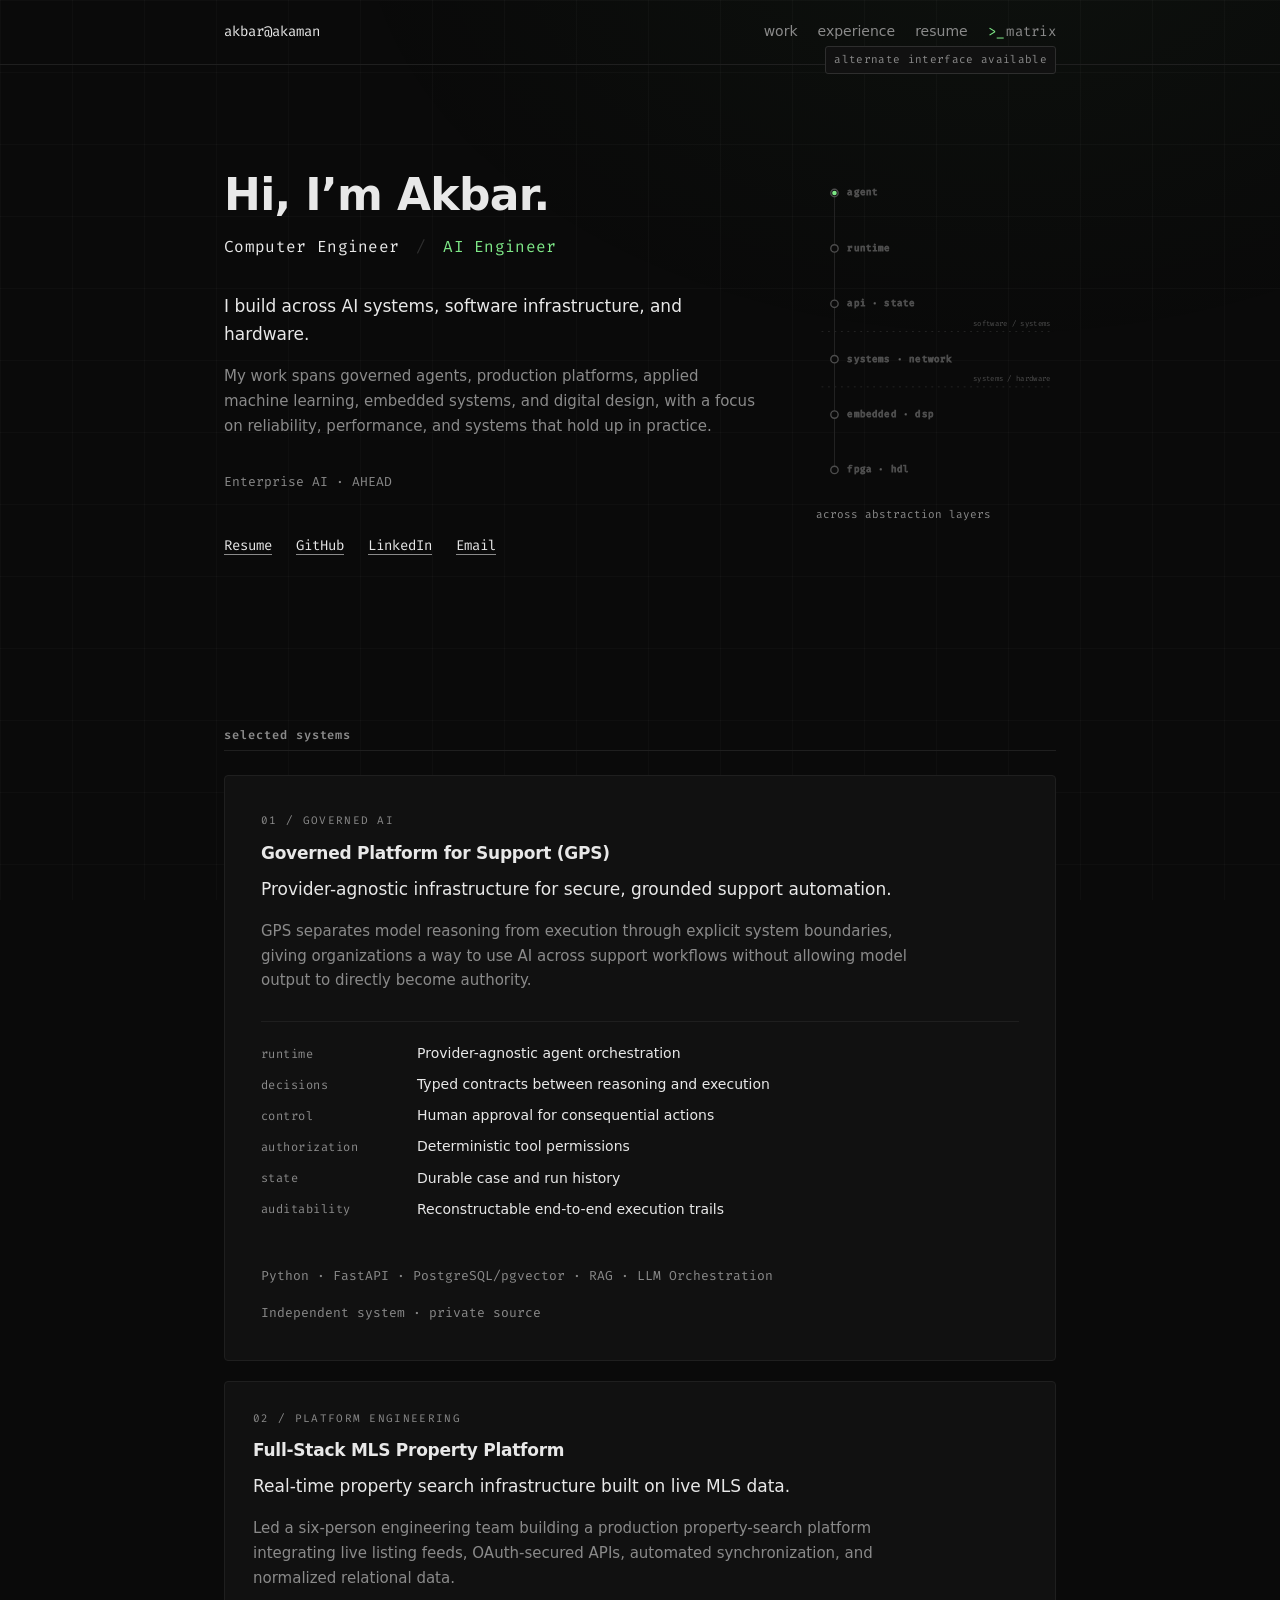
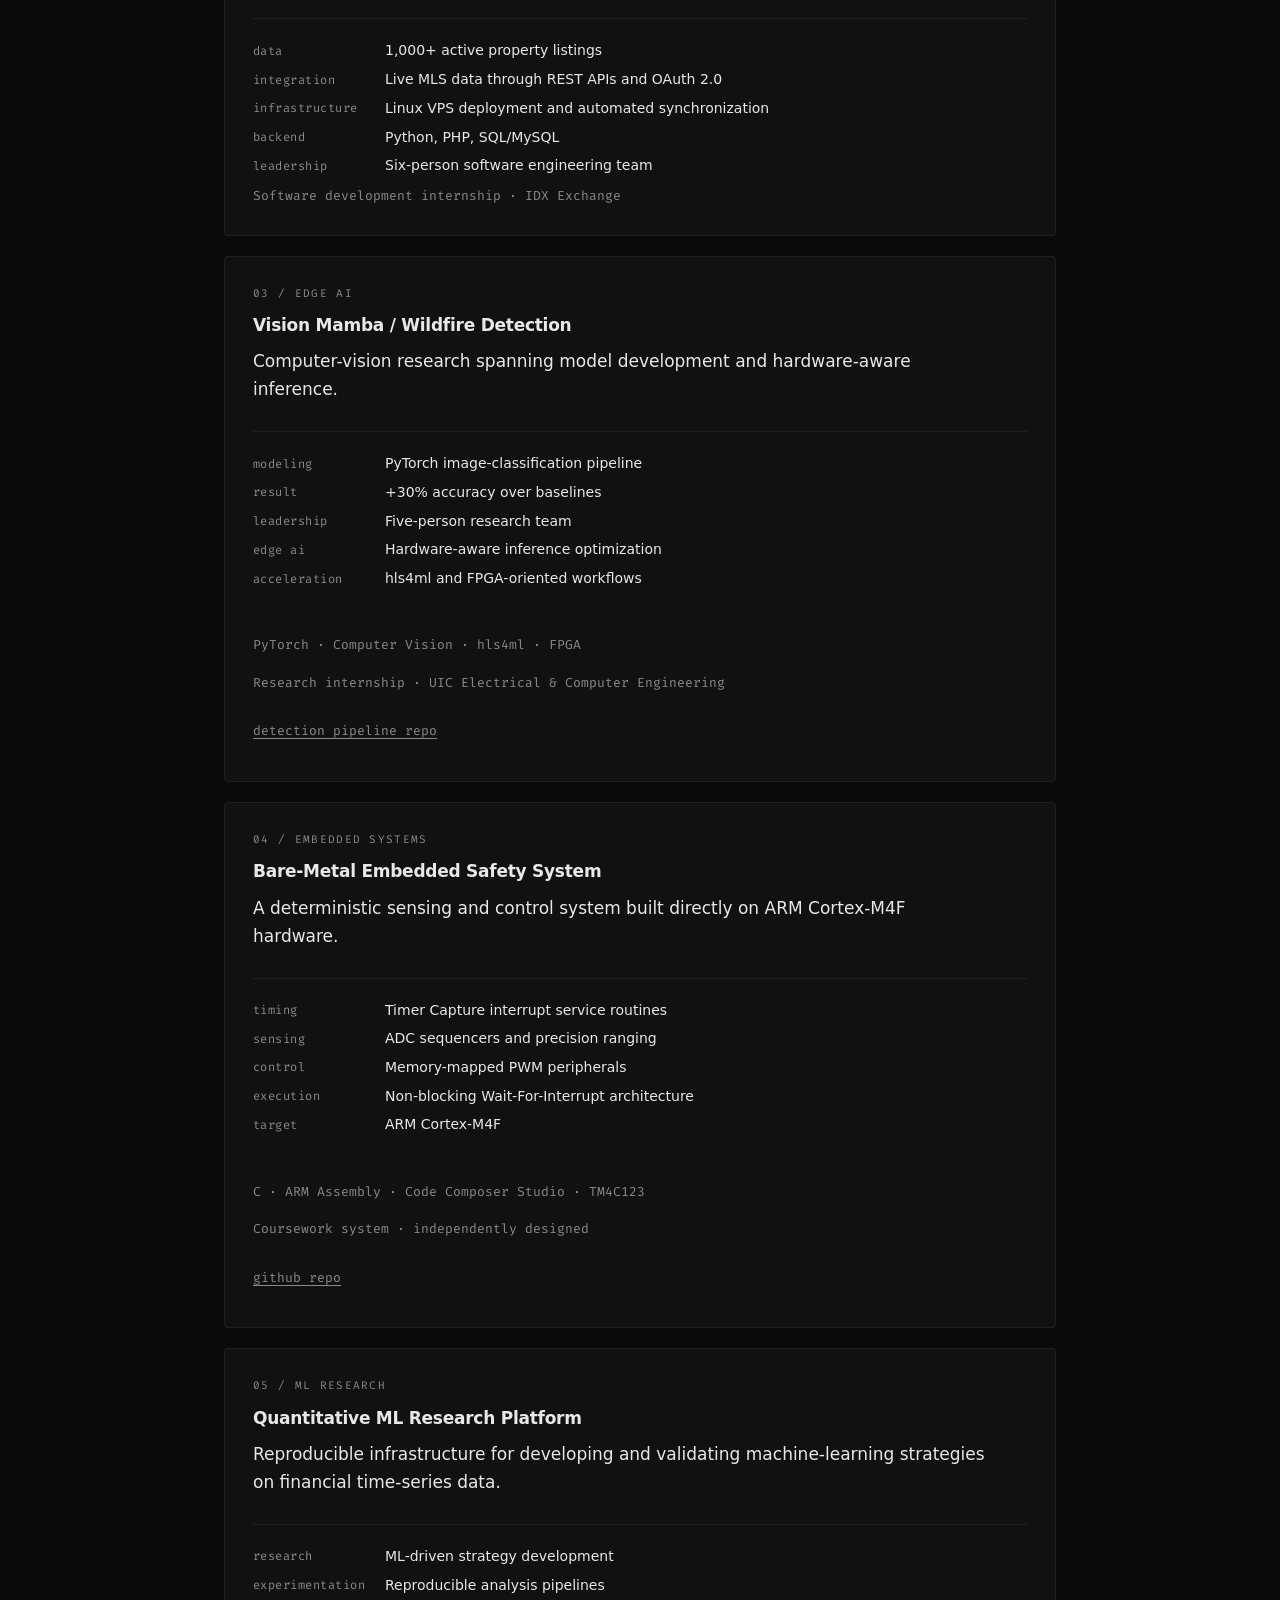
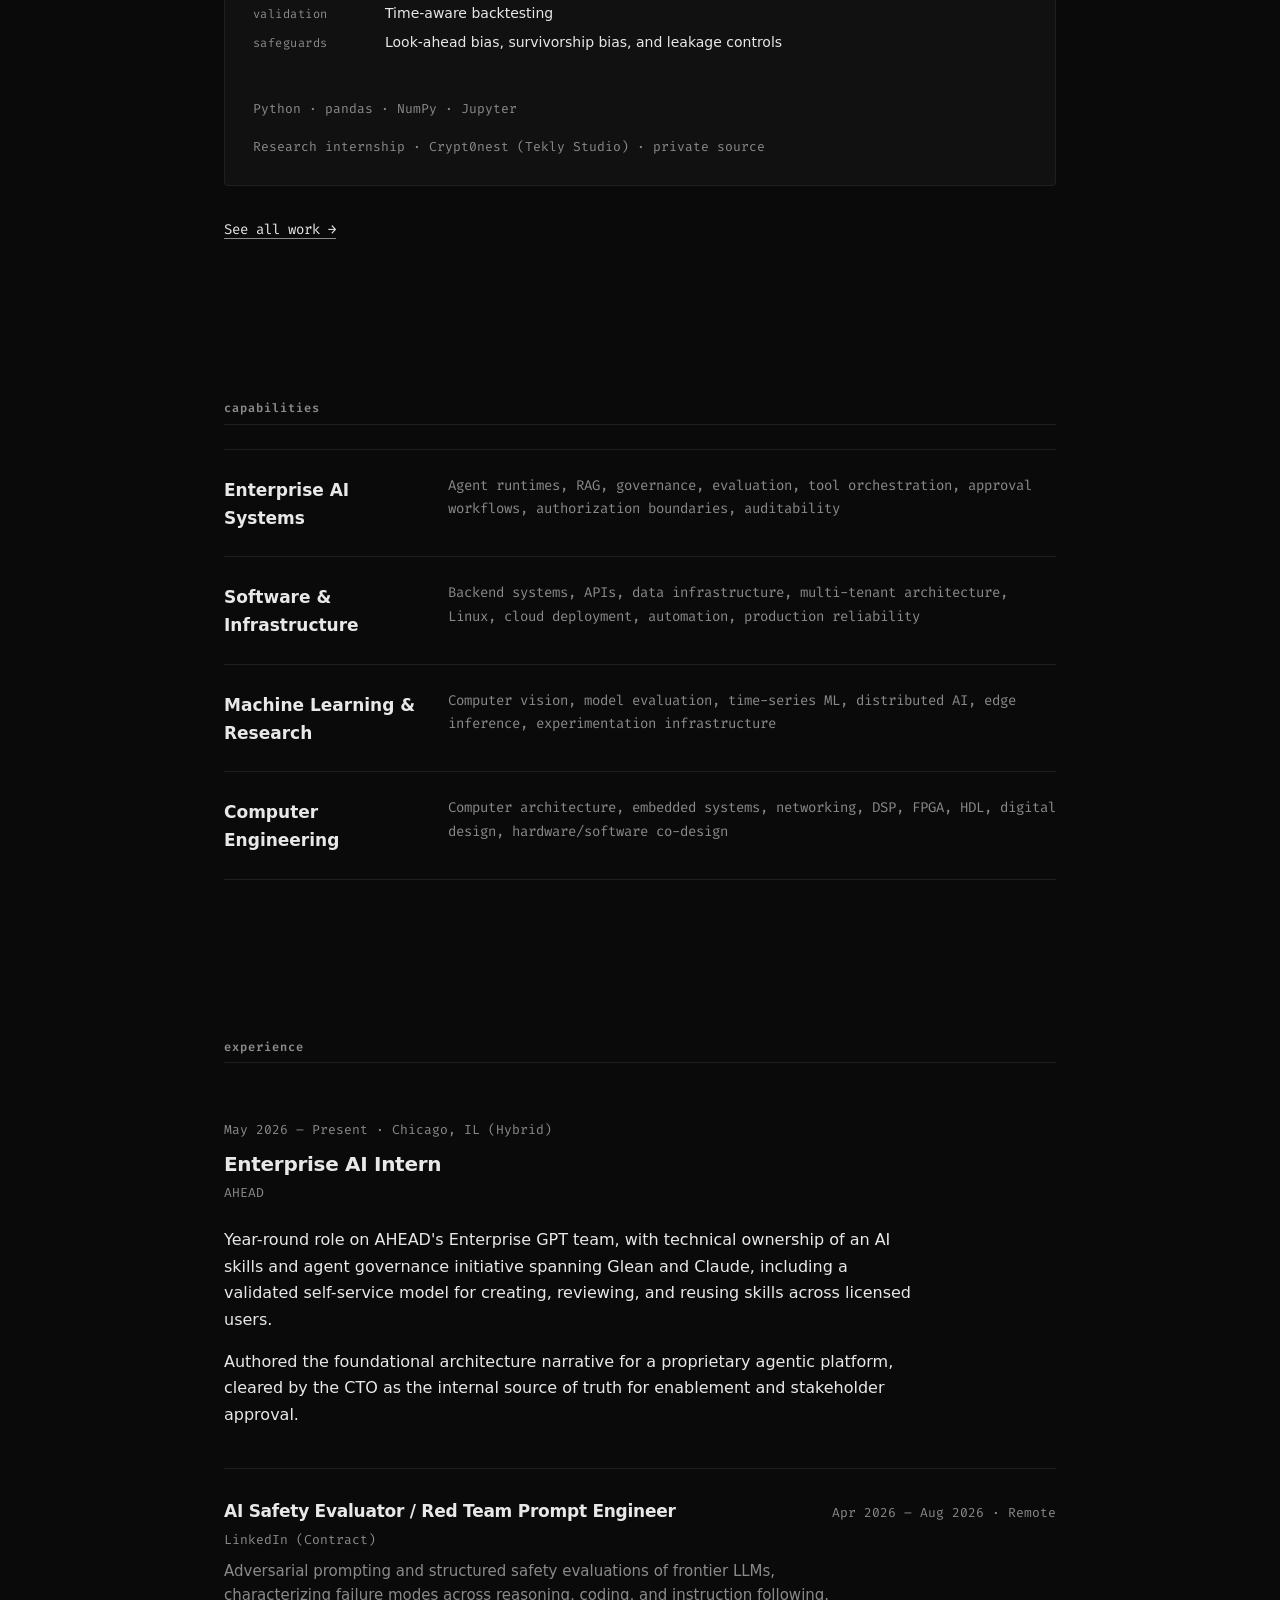
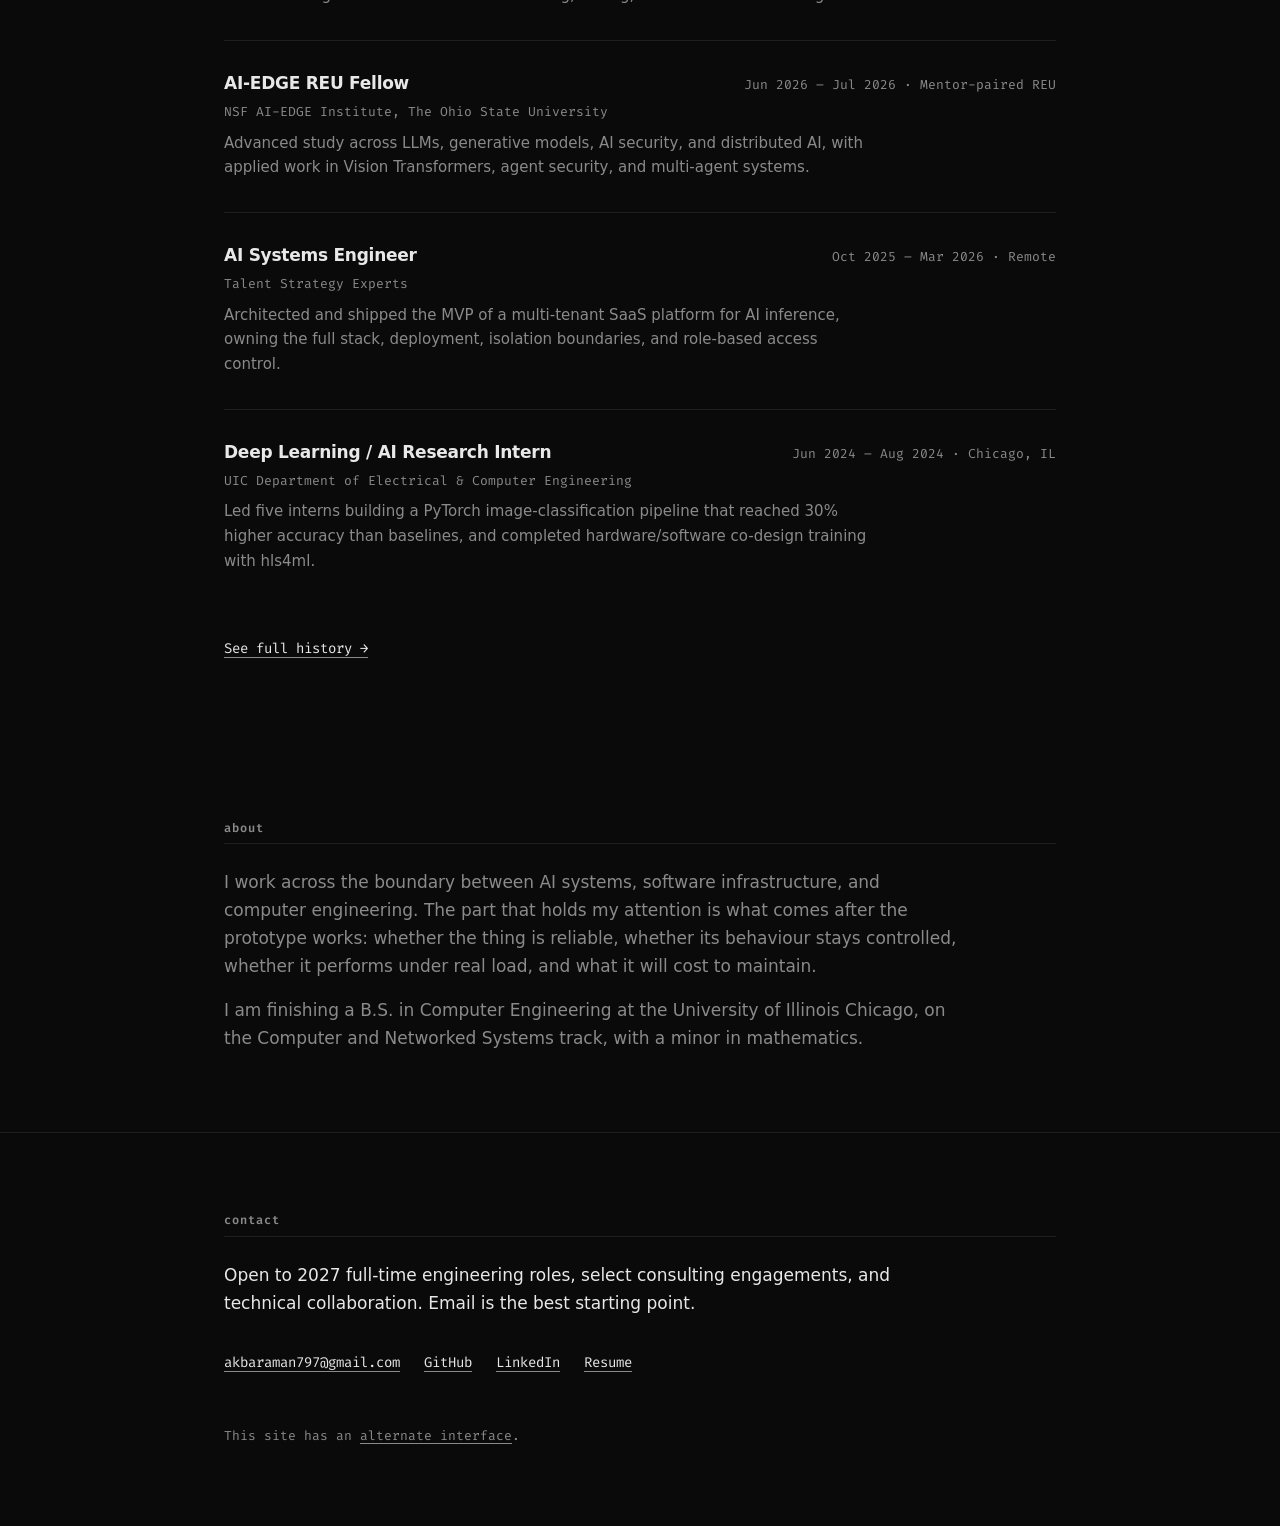
==== commit 97c513e9: "feat: add a curated experience narrative Fills the last empty section on the professional surface: f" ====
--- a/index.html
+++ b/index.html
@@ -272,7 +272,71 @@
     </div>
   </section>
 
-  <section id="experience" class="experience"></section>
+  <section id="experience" class="experience">
+    <div class="wrap">
+      <h2 class="section-label reveal">experience</h2>
+
+      <article class="role role--current reveal">
+        <p class="role-dates mono">May 2026 &ndash; Present &middot; Chicago, IL (Hybrid)</p>
+        <h3>Enterprise AI Intern</h3>
+        <p class="role-org mono">AHEAD</p>
+        <p class="role-desc">Year-round role on AHEAD's Enterprise GPT team, with
+          technical ownership of an AI skills and agent governance initiative
+          spanning Glean and Claude, including a validated self-service model for
+          creating, reviewing, and reusing skills across licensed users.</p>
+        <p class="role-desc">Authored the foundational architecture narrative for a
+          proprietary agentic platform, cleared by the CTO as the internal source
+          of truth for enablement and stakeholder approval.</p>
+      </article>
+
+      <article class="role reveal">
+        <div class="role-head">
+          <h3>AI Safety Evaluator / Red Team Prompt Engineer</h3>
+          <p class="role-dates mono">Apr 2026 &ndash; Aug 2026 &middot; Remote</p>
+        </div>
+        <p class="role-org mono">LinkedIn (Contract)</p>
+        <p class="role-line">Adversarial prompting and structured safety
+          evaluations of frontier LLMs, characterizing failure modes across
+          reasoning, coding, and instruction following.</p>
+      </article>
+
+      <article class="role reveal">
+        <div class="role-head">
+          <h3>AI-EDGE REU Fellow</h3>
+          <p class="role-dates mono">Jun 2026 &ndash; Jul 2026 &middot; Mentor-paired REU</p>
+        </div>
+        <p class="role-org mono">NSF AI-EDGE Institute, The Ohio State University</p>
+        <p class="role-line">Advanced study across LLMs, generative models, AI
+          security, and distributed AI, with applied work in Vision Transformers,
+          agent security, and multi-agent systems.</p>
+      </article>
+
+      <article class="role reveal">
+        <div class="role-head">
+          <h3>AI Systems Engineer</h3>
+          <p class="role-dates mono">Oct 2025 &ndash; Mar 2026 &middot; Remote</p>
+        </div>
+        <p class="role-org mono">Talent Strategy Experts</p>
+        <p class="role-line">Architected and shipped the MVP of a multi-tenant
+          SaaS platform for AI inference, owning the full stack, deployment,
+          isolation boundaries, and role-based access control.</p>
+      </article>
+
+      <article class="role reveal">
+        <div class="role-head">
+          <h3>Deep Learning / AI Research Intern</h3>
+          <p class="role-dates mono">Jun 2024 &ndash; Aug 2024 &middot; Chicago, IL</p>
+        </div>
+        <p class="role-org mono">UIC Department of Electrical &amp; Computer Engineering</p>
+        <p class="role-line">Led five interns building a PyTorch
+          image-classification pipeline that reached 30% higher accuracy than
+          baselines, and completed hardware/software co-design training with
+          hls4ml.</p>
+      </article>
+
+      <p class="see-all mono reveal"><a href="/matrix/#experience" aria-label="See the full work history on the Matrix portfolio interface">See full history &rarr;</a></p>
+    </div>
+  </section>
 
   <section id="about" class="about">
     <div class="wrap">
--- a/assets/css/pro.css
+++ b/assets/css/pro.css
@@ -623,3 +623,62 @@
         padding-block: 1.25rem;
     }
 }
+
+/* ---- experience ----
+   Deliberately not five more cards after the five boxed systems above: no
+   border, no background surface, no rail, no dots, no icons. A hairline top
+   rule between rows is the only separator, carried by the adjacent-sibling
+   selector so it also falls between the current role and the first prior
+   role without a dedicated class. The current role reads as the anchor
+   (more block padding, a larger heading, its two sentences in full prose at
+   --text); the four prior roles compress into a dense one-line record, the
+   contrast the section is built around. */
+.role { padding-block: 2rem; }
+.role:first-child { padding-top: 0; }
+.role + .role { border-top: 1px solid var(--hairline); }
+
+.role-dates {
+    font-size: 0.8125rem;
+    color: var(--text-muted);
+}
+.role-org {
+    margin: 0.35rem 0 0;
+    font-size: 0.8125rem;
+    color: var(--text-muted);
+}
+
+.role--current { padding-bottom: 2.5rem; }
+.role--current .role-dates { margin-bottom: 0.75rem; }
+.role--current h3 { font-size: 1.25rem; }
+.role--current .role-org { margin-bottom: 1.5rem; }
+/* Explicit rather than relied-on: the brief calls out --text for the anchor
+   role's prose specifically, and paragraphs elsewhere in this section (the
+   muted metadata) rely on the same base color being overridden. */
+.role-desc { color: var(--text); font-size: 1rem; }
+.role-desc + .role-desc { margin-top: 0.85rem; }
+
+/* Prior roles put the date beside the title instead of above it (the
+   current role's treatment) so the row reads as one dense line rather than
+   a second small card; that pairing is exactly what has to un-pair at
+   narrow widths below. */
+.role-head {
+    display: flex;
+    align-items: baseline;
+    justify-content: space-between;
+    flex-wrap: wrap;
+    gap: 0.5rem 1.5rem;
+}
+.role-head h3 { min-width: 0; }
+.role-line {
+    margin-top: 0.5rem;
+    font-size: 0.9375rem;
+    color: var(--text-muted);
+}
+
+/* Reuse the systems/capabilities breakpoint. A long title (the LinkedIn red
+   team role) plus a long date range is the pair most likely to collide on
+   one flex row at this width; stacking removes the collision outright
+   rather than shrinking type to avoid it. */
+@media (max-width: 559px) {
+    .role-head { flex-direction: column; align-items: flex-start; gap: 0.25rem; }
+}
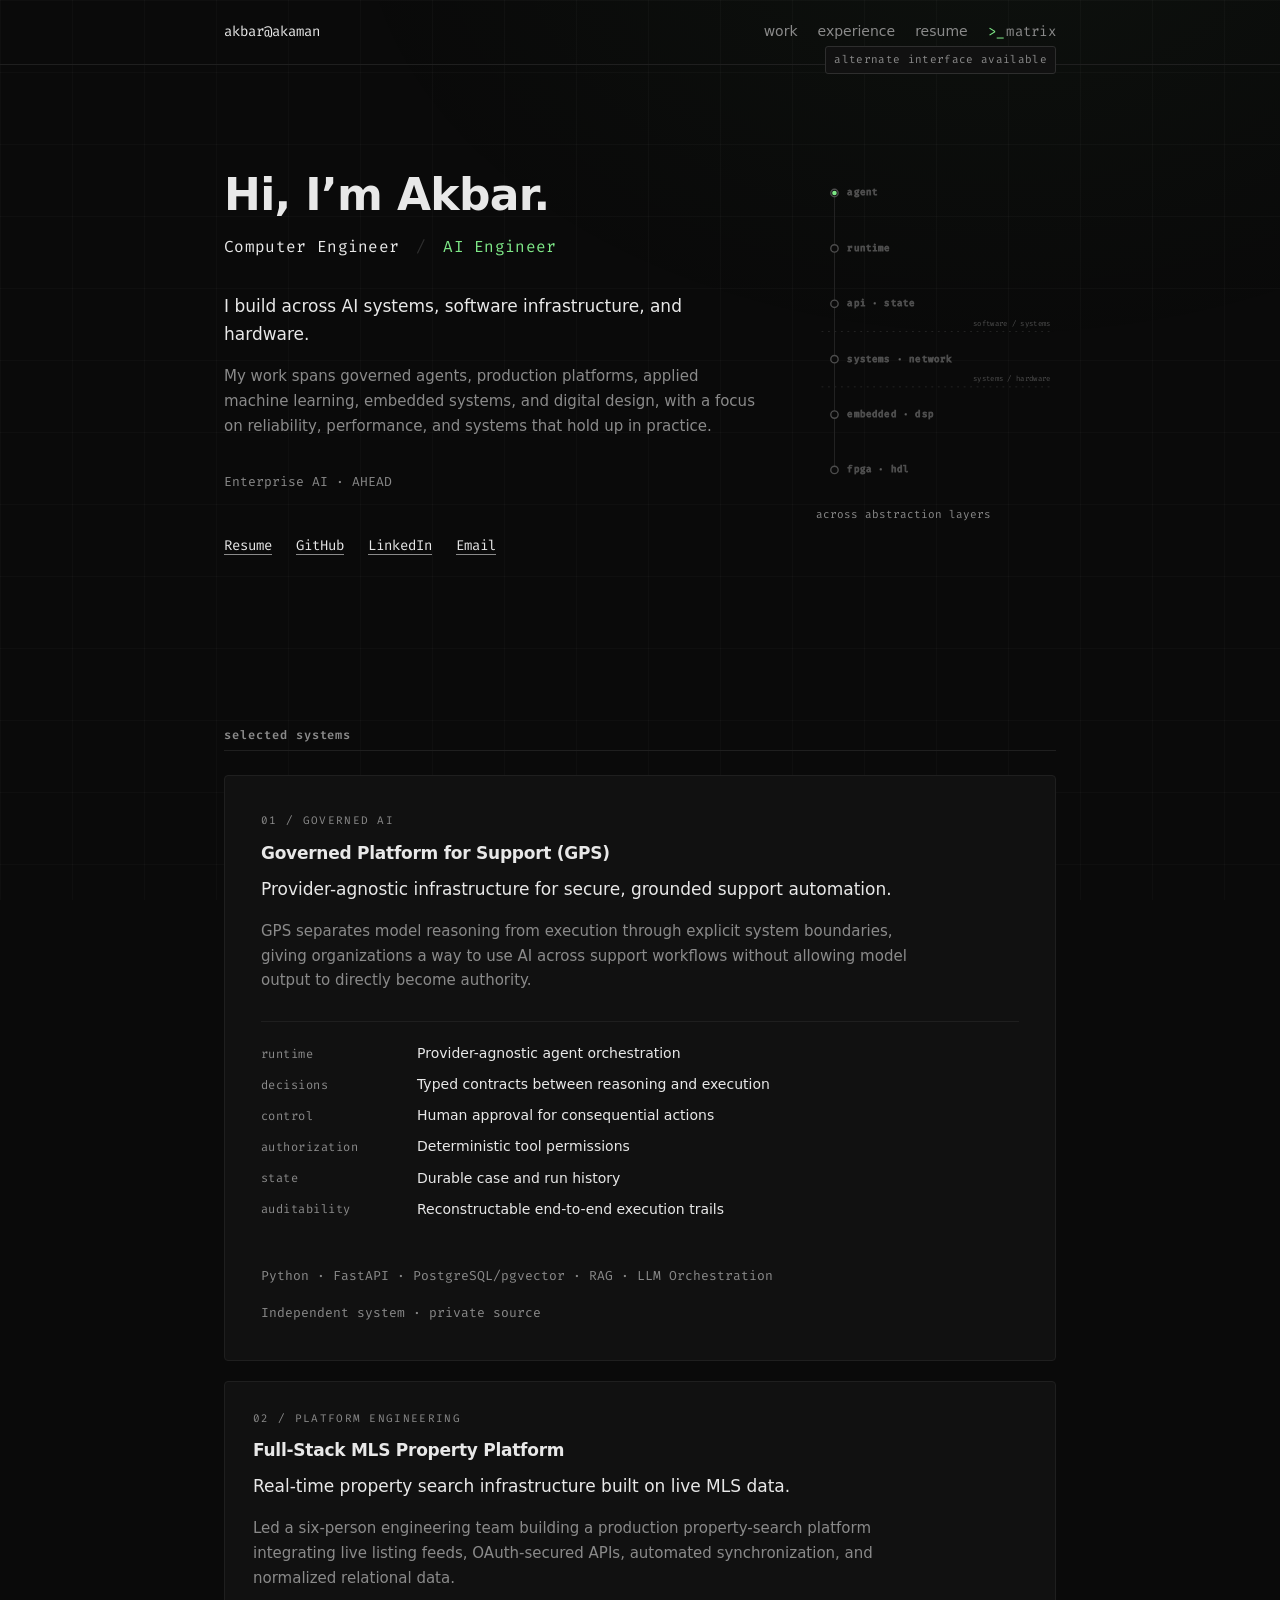
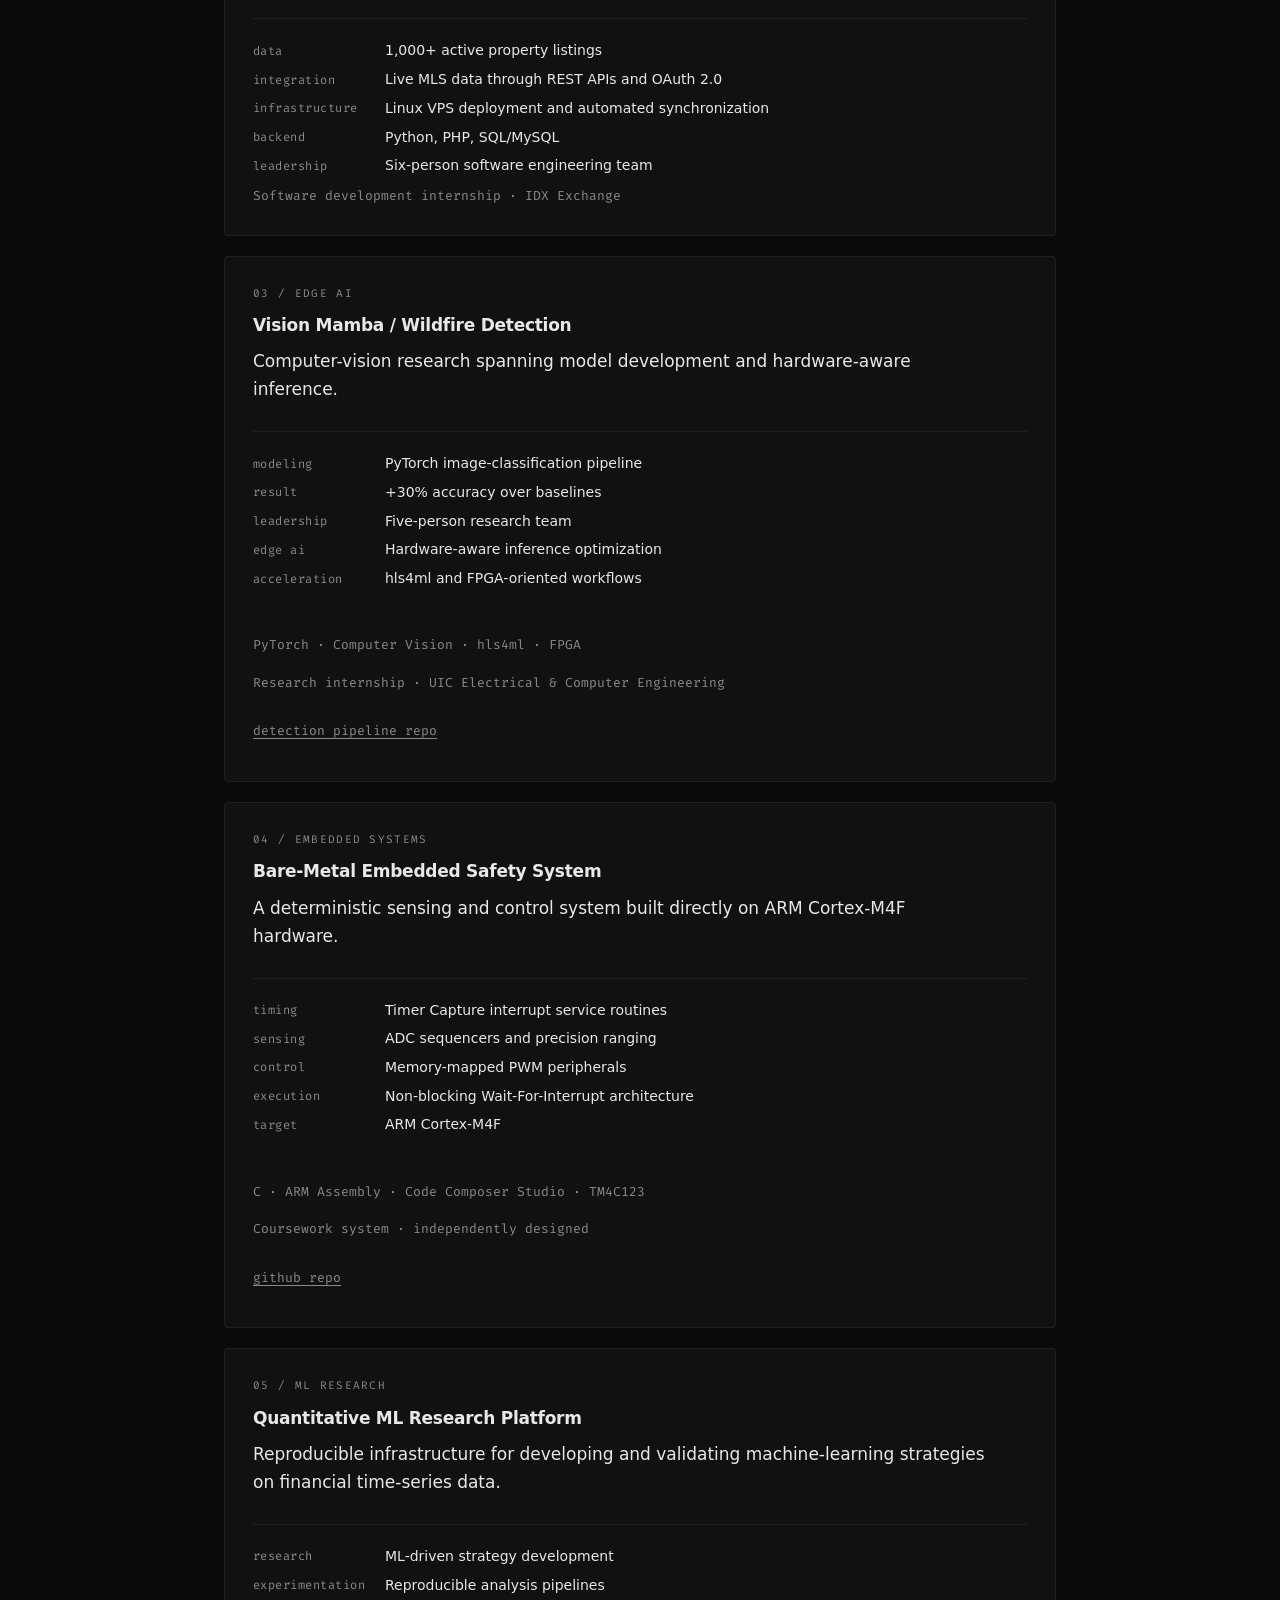
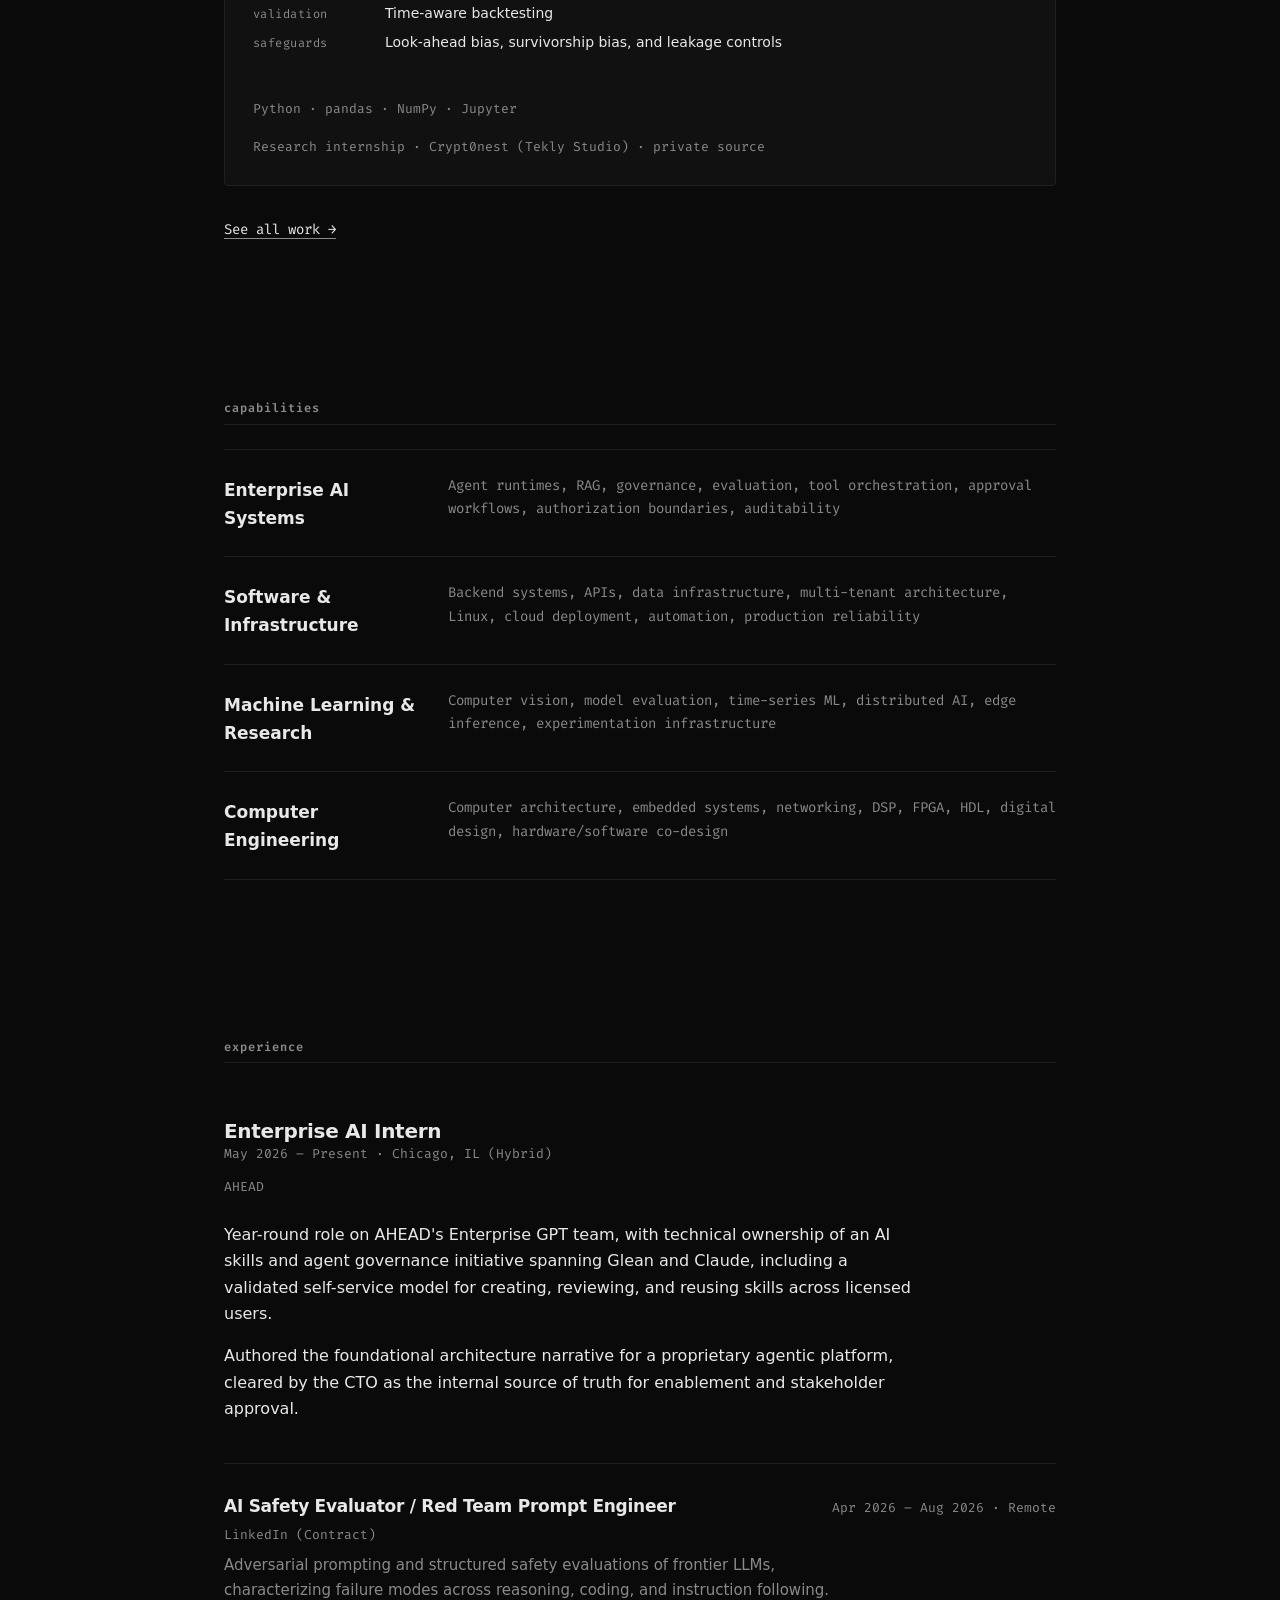
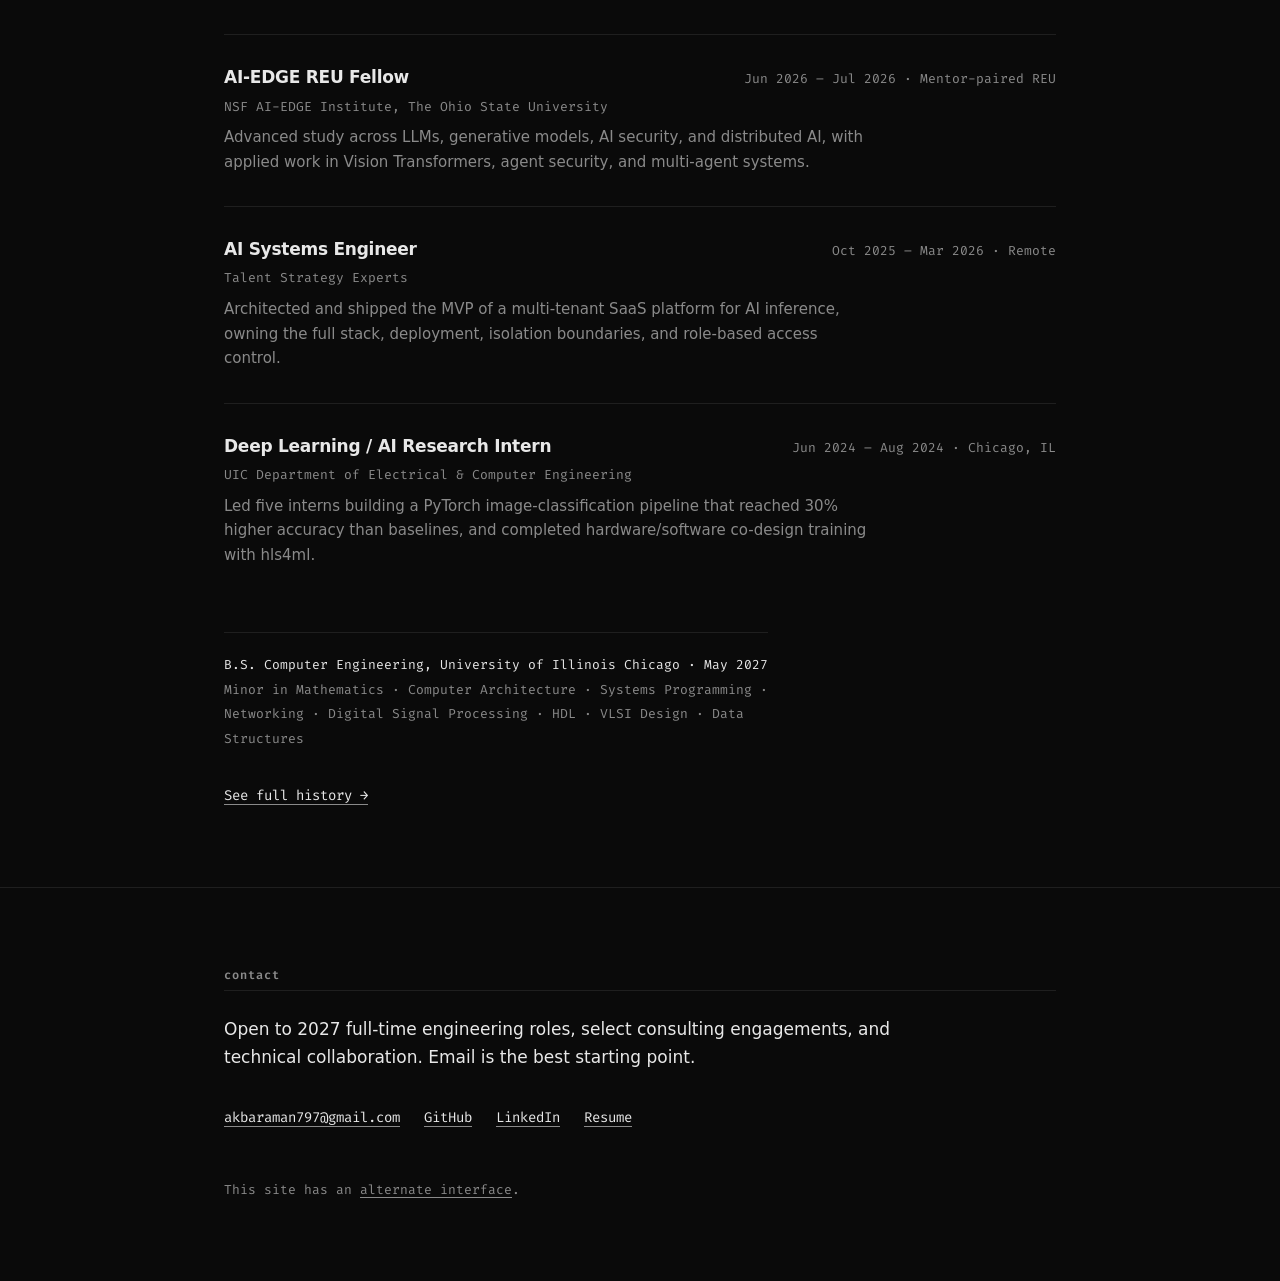
==== commit a20d0a93: "feat: drop the about section and close experience with the degree The about section was cut on the o" ====
--- a/index.html
+++ b/index.html
@@ -277,8 +277,8 @@
       <h2 class="section-label reveal">experience</h2>
 
       <article class="role role--current reveal">
+        <h3>Enterprise AI Intern</h3>
         <p class="role-dates mono">May 2026 &ndash; Present &middot; Chicago, IL (Hybrid)</p>
-        <h3>Enterprise AI Intern</h3>
         <p class="role-org mono">AHEAD</p>
         <p class="role-desc">Year-round role on AHEAD's Enterprise GPT team, with
           technical ownership of an AI skills and agent governance initiative
@@ -334,21 +334,10 @@
           hls4ml.</p>
       </article>
 
+      <p class="role-education mono reveal">B.S. Computer Engineering, University of Illinois Chicago &middot; May 2027<br>
+        <span class="role-education-detail">Minor in Mathematics &middot; Computer Architecture &middot; Systems Programming &middot; Networking &middot; Digital Signal Processing &middot; HDL &middot; VLSI Design &middot; Data Structures</span></p>
+
       <p class="see-all mono reveal"><a href="/matrix/#experience" aria-label="See the full work history on the Matrix portfolio interface">See full history &rarr;</a></p>
-    </div>
-  </section>
-
-  <section id="about" class="about">
-    <div class="wrap">
-      <h2 class="section-label reveal">about</h2>
-      <p class="reveal">I work across the boundary between AI systems, software
-        infrastructure, and computer engineering. The part that holds my
-        attention is what comes after the prototype works: whether the thing
-        is reliable, whether its behaviour stays controlled, whether it
-        performs under real load, and what it will cost to maintain.</p>
-      <p class="reveal">I am finishing a B.S. in Computer Engineering at the
-        University of Illinois Chicago, on the Computer and Networked Systems
-        track, with a minor in mathematics.</p>
     </div>
   </section>
 
--- a/assets/css/pro.css
+++ b/assets/css/pro.css
@@ -605,12 +605,6 @@
     color: var(--text-muted);
 }
 
-/* ---- about ----
-   Two paragraphs, no card, no border, no list. The absence of structure is
-   itself what reads as quieter than the bordered systems above and the
-   ruled capabilities groups: prose about the person is supporting evidence
-   here, not the centrepiece. */
-.about p { color: var(--text-muted); }
 
 /* Reuse the 559px breakpoint the systems spec grid already collapses at,
    rather than introducing a new one: a 12rem label column leaves too little
@@ -682,3 +676,93 @@
 @media (max-width: 559px) {
     .role-head { flex-direction: column; align-items: flex-start; gap: 0.25rem; }
 }
+
+/* The degree line closes the experience section rather than heading a section of
+   its own: it is context for the roles above it, not a claim that stands alone. */
+.role-education {
+    margin-top: 2rem;
+    padding-top: 1.25rem;
+    border-top: 1px solid var(--hairline);
+    font-size: 0.8125rem;
+    color: var(--text-muted);
+    line-height: 1.9;
+}
+/* The degree sits at --text; the minor and specialisations stay quieter, so the
+   line reads as one fact with its detail rather than as two competing claims. */
+.role-education { color: var(--text); }
+.role-education-detail { color: var(--text-muted); }
+
+/* ---- command palette ----
+   Cmd-K / Ctrl-K only; there is no trigger chip to style because there is no
+   trigger chip. `hidden` (not opacity) keeps the closed palette out of the
+   tab order and the accessibility tree, so there is no overlay to fade in;
+   the backdrop just dims, and the dialog has no shadow, no blur, and no
+   scale-in, matching the flat, hairline-bordered surfaces used everywhere
+   else here. Anchored toward the top of the viewport, not centered, so it
+   reads as a command line dropping in rather than a modal taking over. */
+.cmdk-backdrop {
+    position: fixed;
+    inset: 0;
+    z-index: 100;
+    background: rgba(10, 10, 10, 0.72);
+    display: flex;
+    justify-content: center;
+    /* align-items defaults to stretch, which would pull the dialog to fill
+       this container's full cross-axis height (up to max-height) even when
+       the option list is far shorter. flex-start keeps the dialog exactly
+       as tall as its content. */
+    align-items: flex-start;
+    padding: 10vh 1rem 1rem;
+}
+.cmdk-backdrop[hidden] { display: none; }
+
+.cmdk-dialog {
+    width: min(480px, calc(100vw - 2rem));
+    max-height: 70vh;
+    display: flex;
+    flex-direction: column;
+    background: var(--surface);
+    border: 1px solid var(--hairline-lit);
+}
+
+.cmdk-input {
+    width: 100%;
+    border: none;
+    border-bottom: 1px solid var(--hairline);
+    background: transparent;
+    color: var(--text);
+    font-size: 1rem;
+    padding: 0.875rem 1rem;
+}
+.cmdk-input::placeholder { color: var(--text-muted); }
+/* The dialog's own hairline border already frames the control; an inset
+   ring on the input as well would double that edge. */
+.cmdk-input:focus-visible { outline: none; }
+
+.cmdk-list {
+    overflow-y: auto;
+    padding: 0.375rem;
+}
+
+.cmdk-option {
+    display: flex;
+    align-items: center;
+    justify-content: space-between;
+    gap: 1rem;
+    min-height: 44px;
+    padding: 0.5rem 0.625rem;
+    color: var(--text);
+    cursor: pointer;
+}
+.cmdk-option[aria-selected="true"] { color: var(--accent); }
+.cmdk-option-hint {
+    font-size: 0.75rem;
+    color: var(--text-muted);
+    flex-shrink: 0;
+}
+.cmdk-option[aria-selected="true"] .cmdk-option-hint { color: var(--accent); }
+
+/* The payoff entry carries the accent as a static color, not as motion: no
+   blink, no pulse. Selection (above) already overrides this when it is the
+   active row, so the two rules never fight. */
+.cmdk-option--accent .cmdk-option-label { color: var(--accent); }
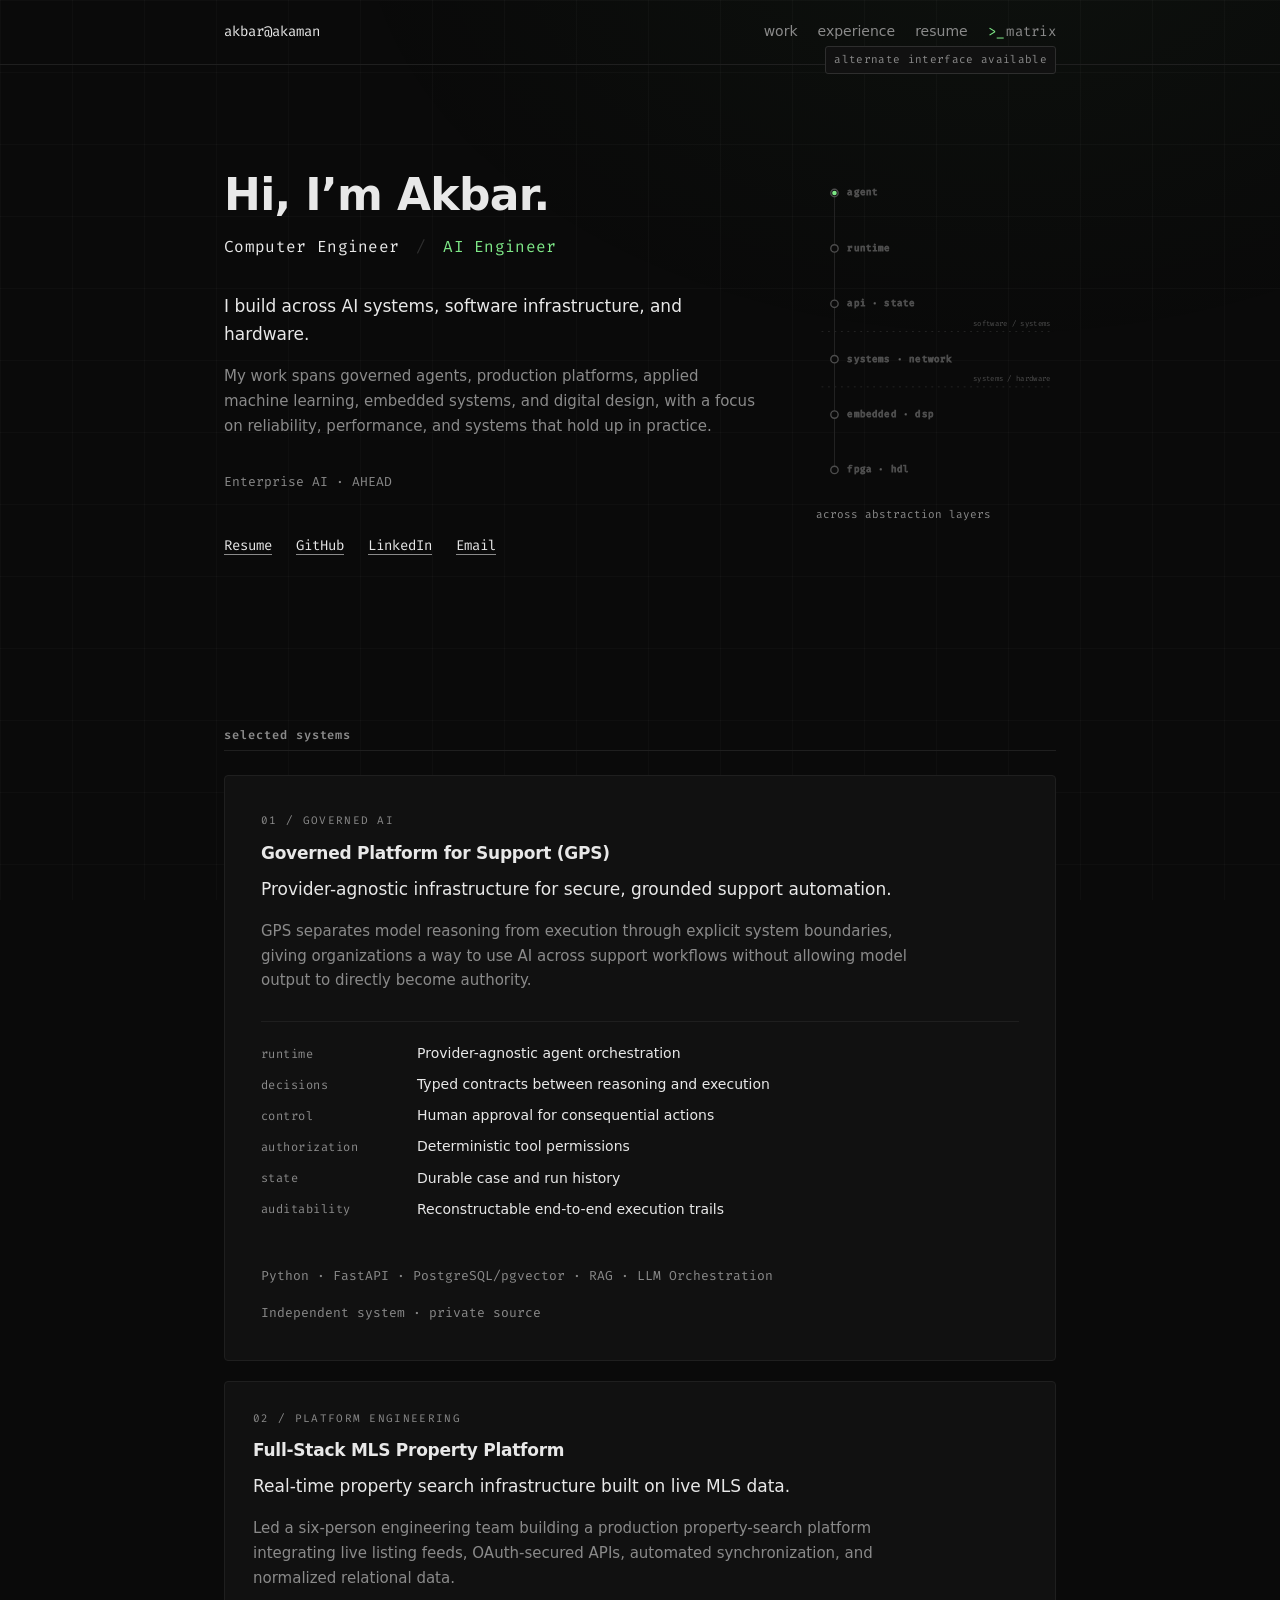
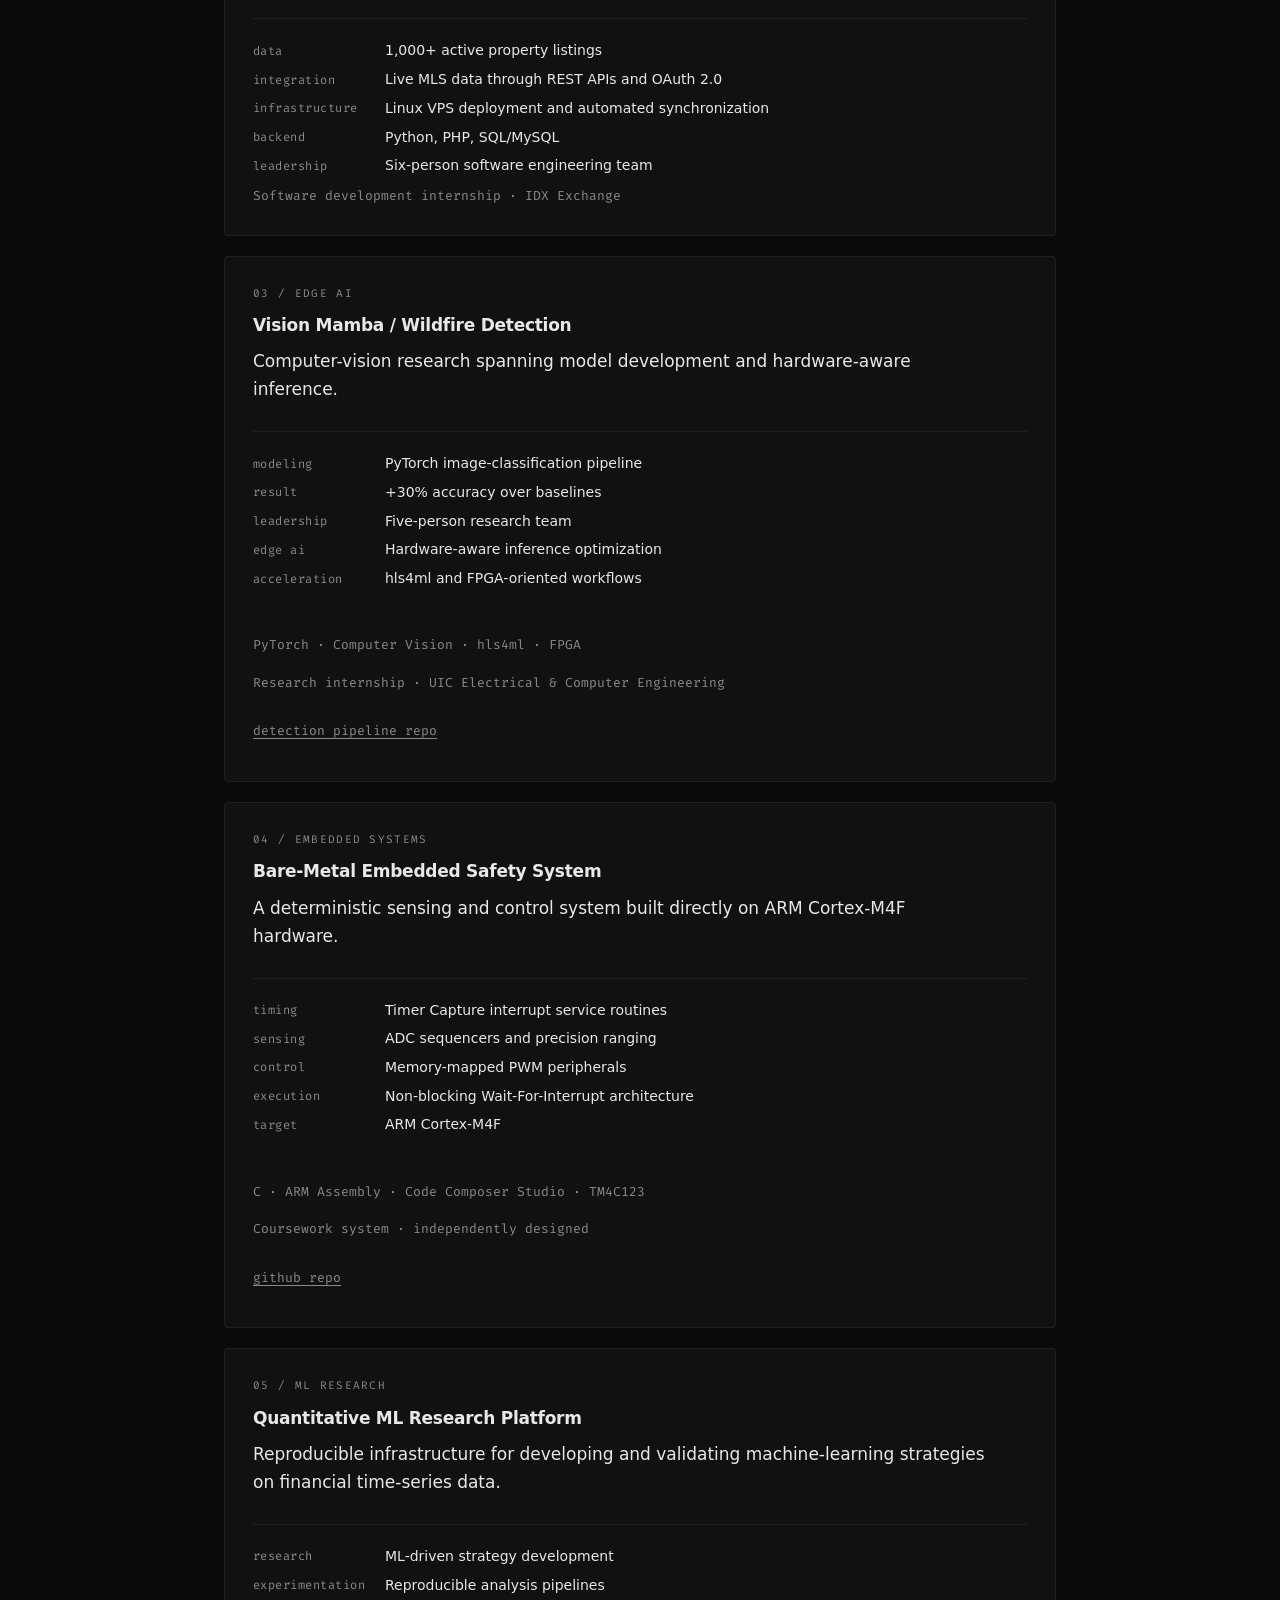
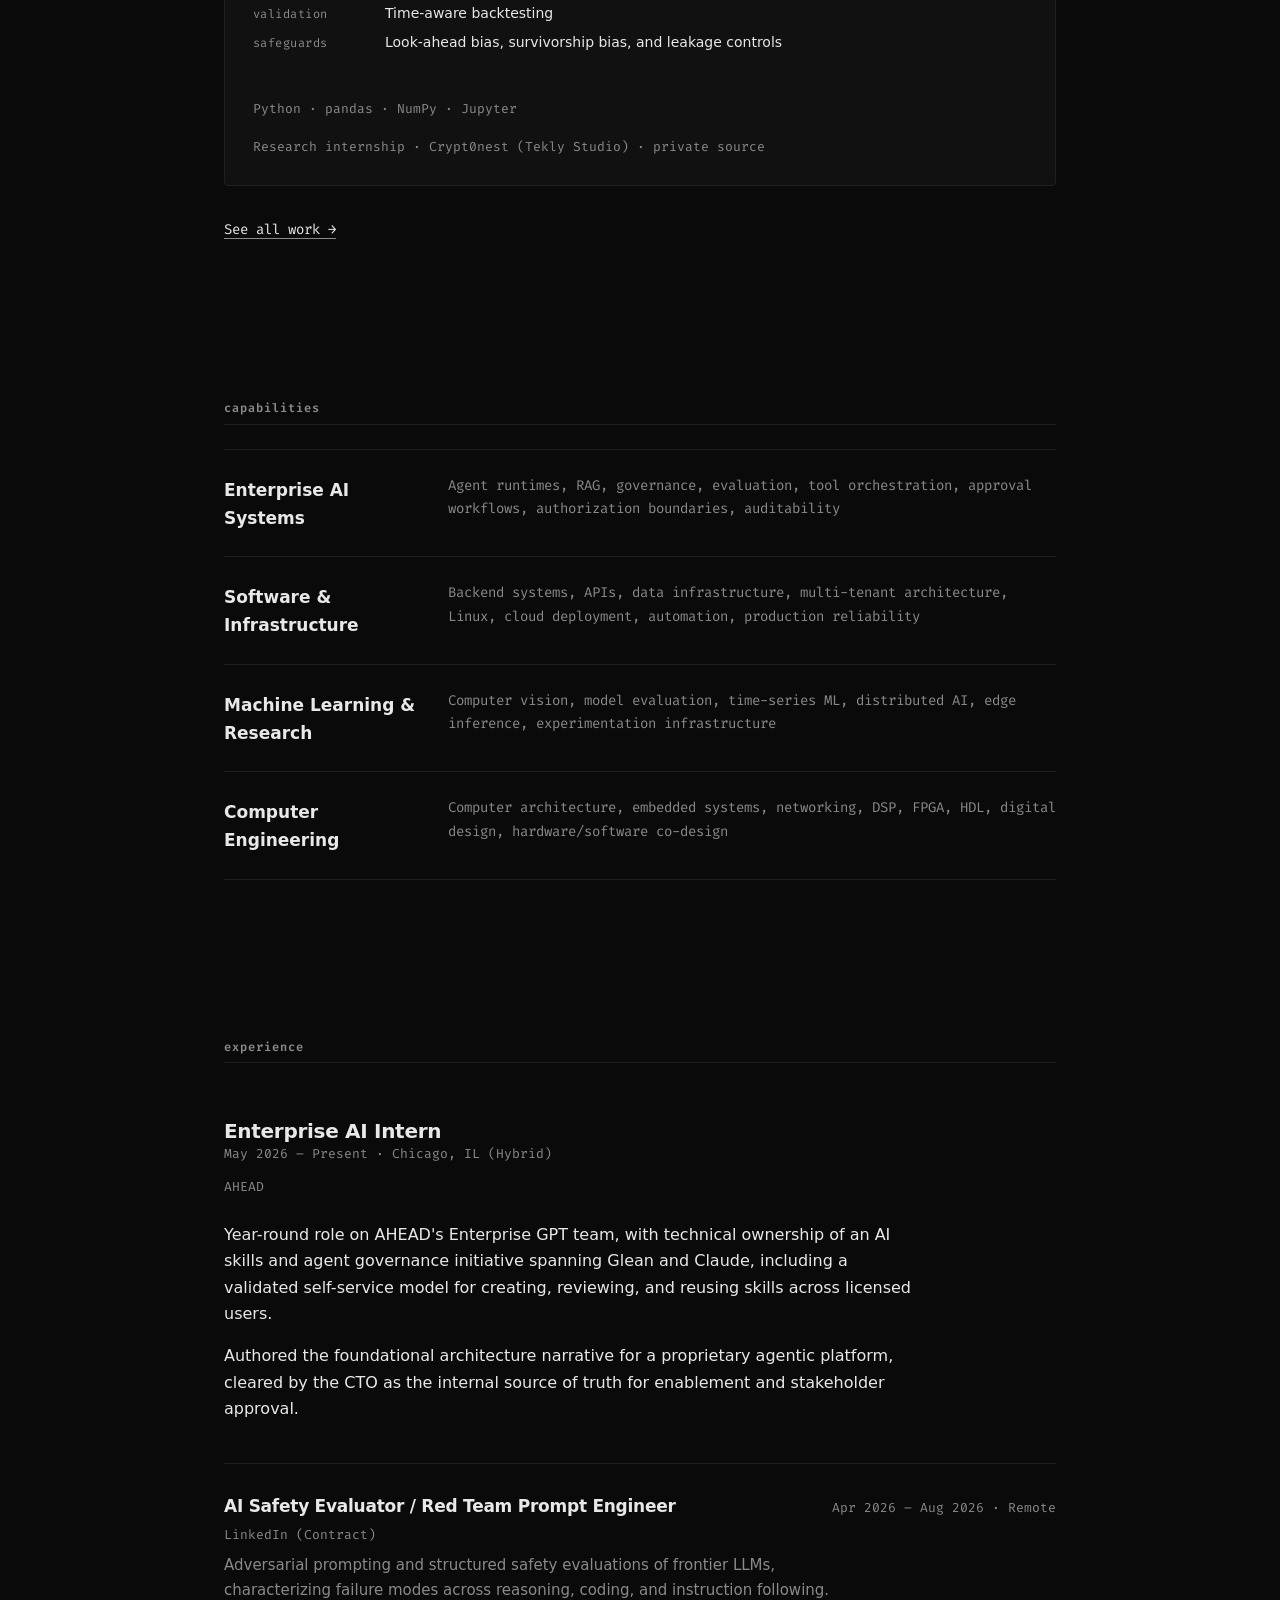
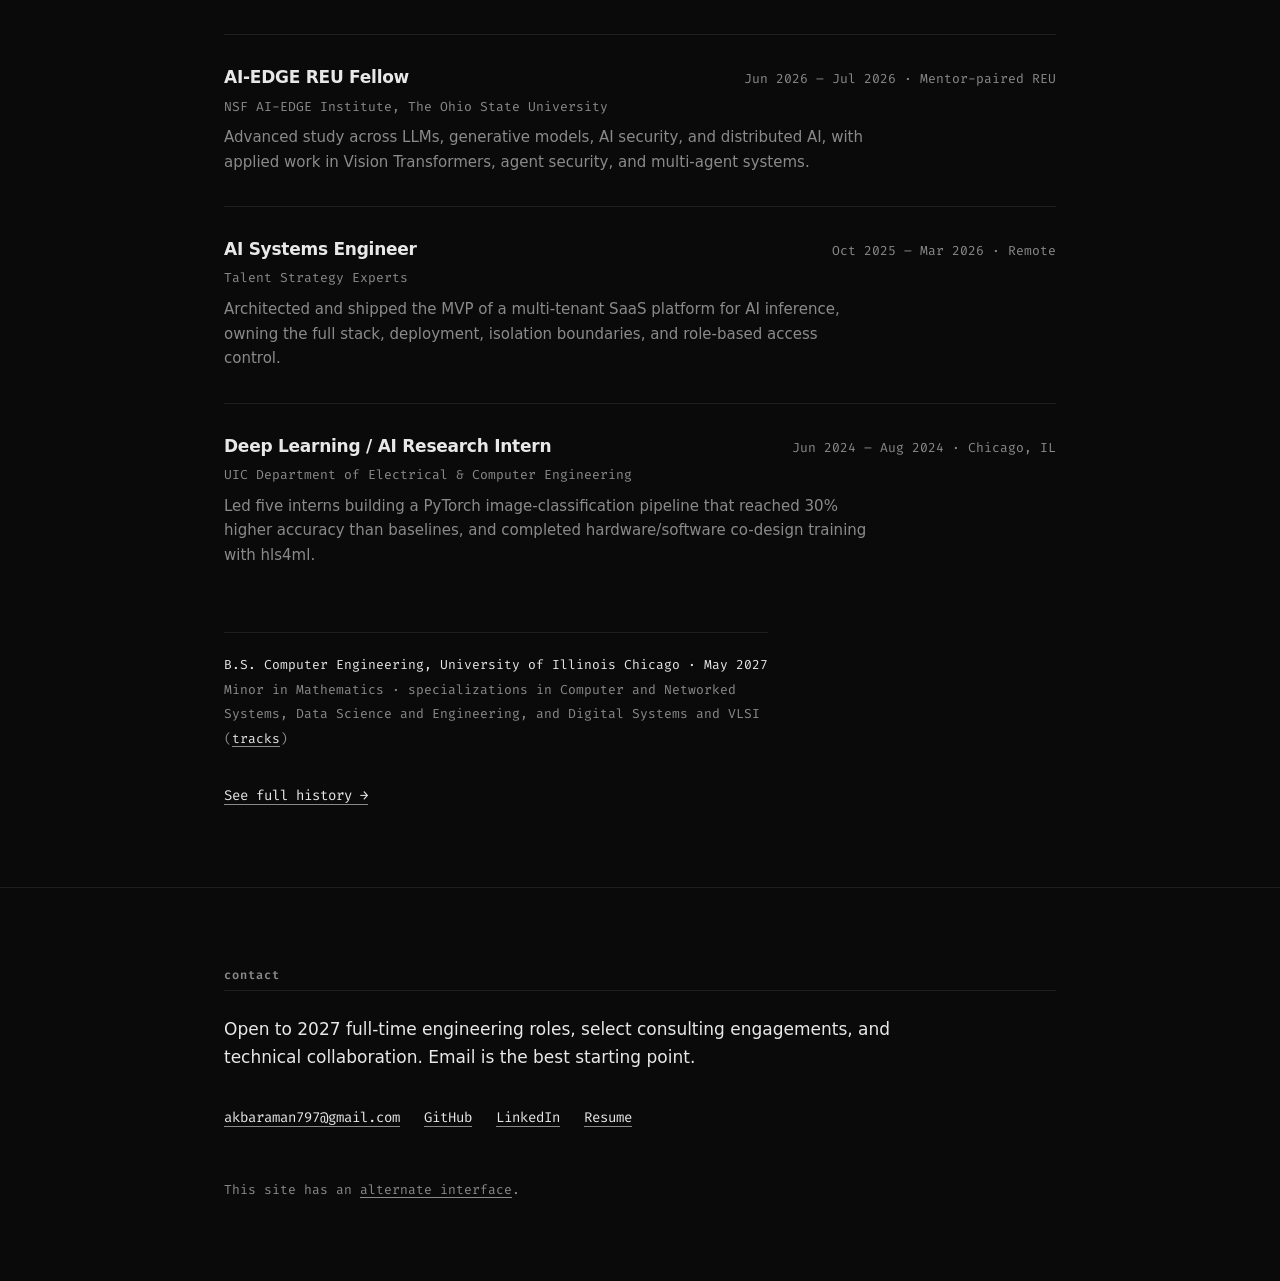
==== commit 30963486: "feat: name the three engineering specializations on the degree line The coursework list was a transc" ====
--- a/index.html
+++ b/index.html
@@ -335,7 +335,7 @@
       </article>
 
       <p class="role-education mono reveal">B.S. Computer Engineering, University of Illinois Chicago &middot; May 2027<br>
-        <span class="role-education-detail">Minor in Mathematics &middot; Computer Architecture &middot; Systems Programming &middot; Networking &middot; Digital Signal Processing &middot; HDL &middot; VLSI Design &middot; Data Structures</span></p>
+        <span class="role-education-detail">Minor in Mathematics &middot; specializations in Computer and Networked Systems, Data Science and Engineering, and Digital Systems and VLSI (<a href="https://ece.uic.edu/undergraduate/tracks/" target="_blank" rel="noopener noreferrer" aria-label="UIC Electrical and Computer Engineering undergraduate tracks">tracks</a>)</span></p>
 
       <p class="see-all mono reveal"><a href="/matrix/#experience" aria-label="See the full work history on the Matrix portfolio interface">See full history &rarr;</a></p>
     </div>
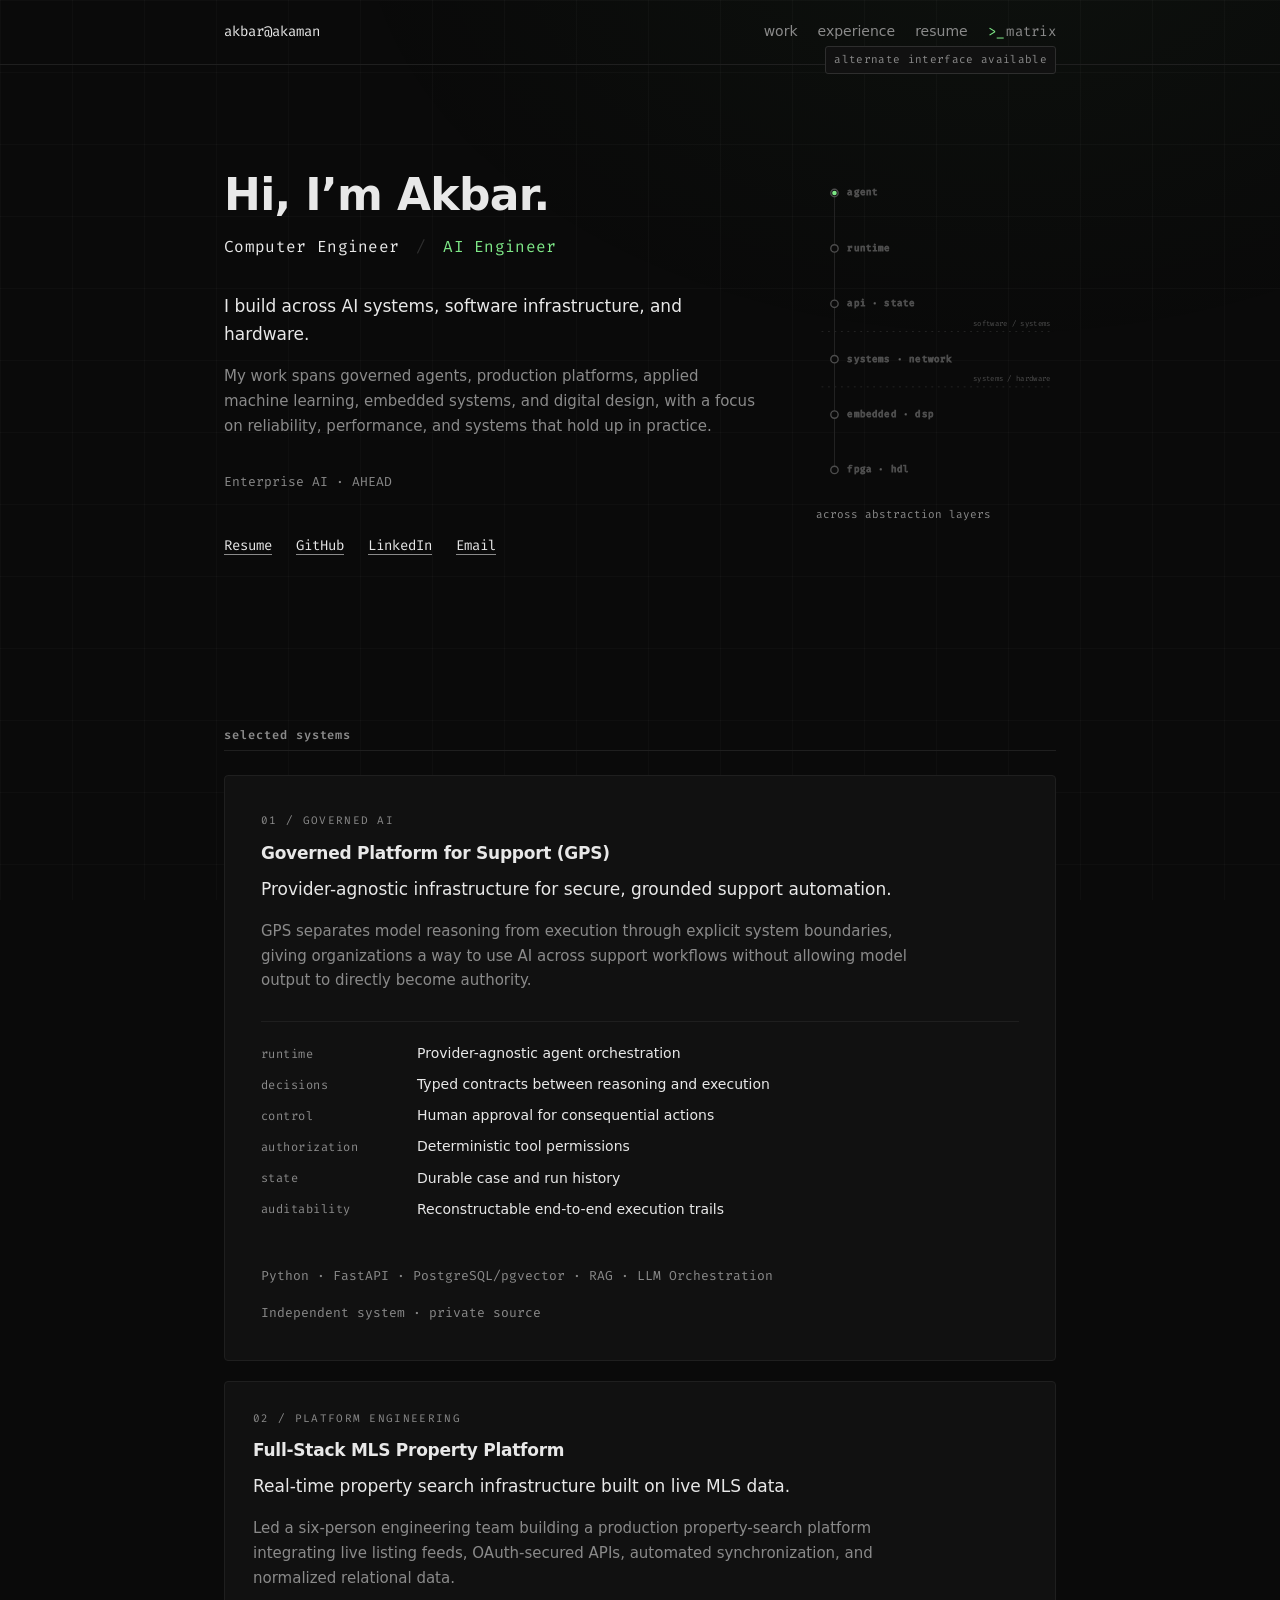
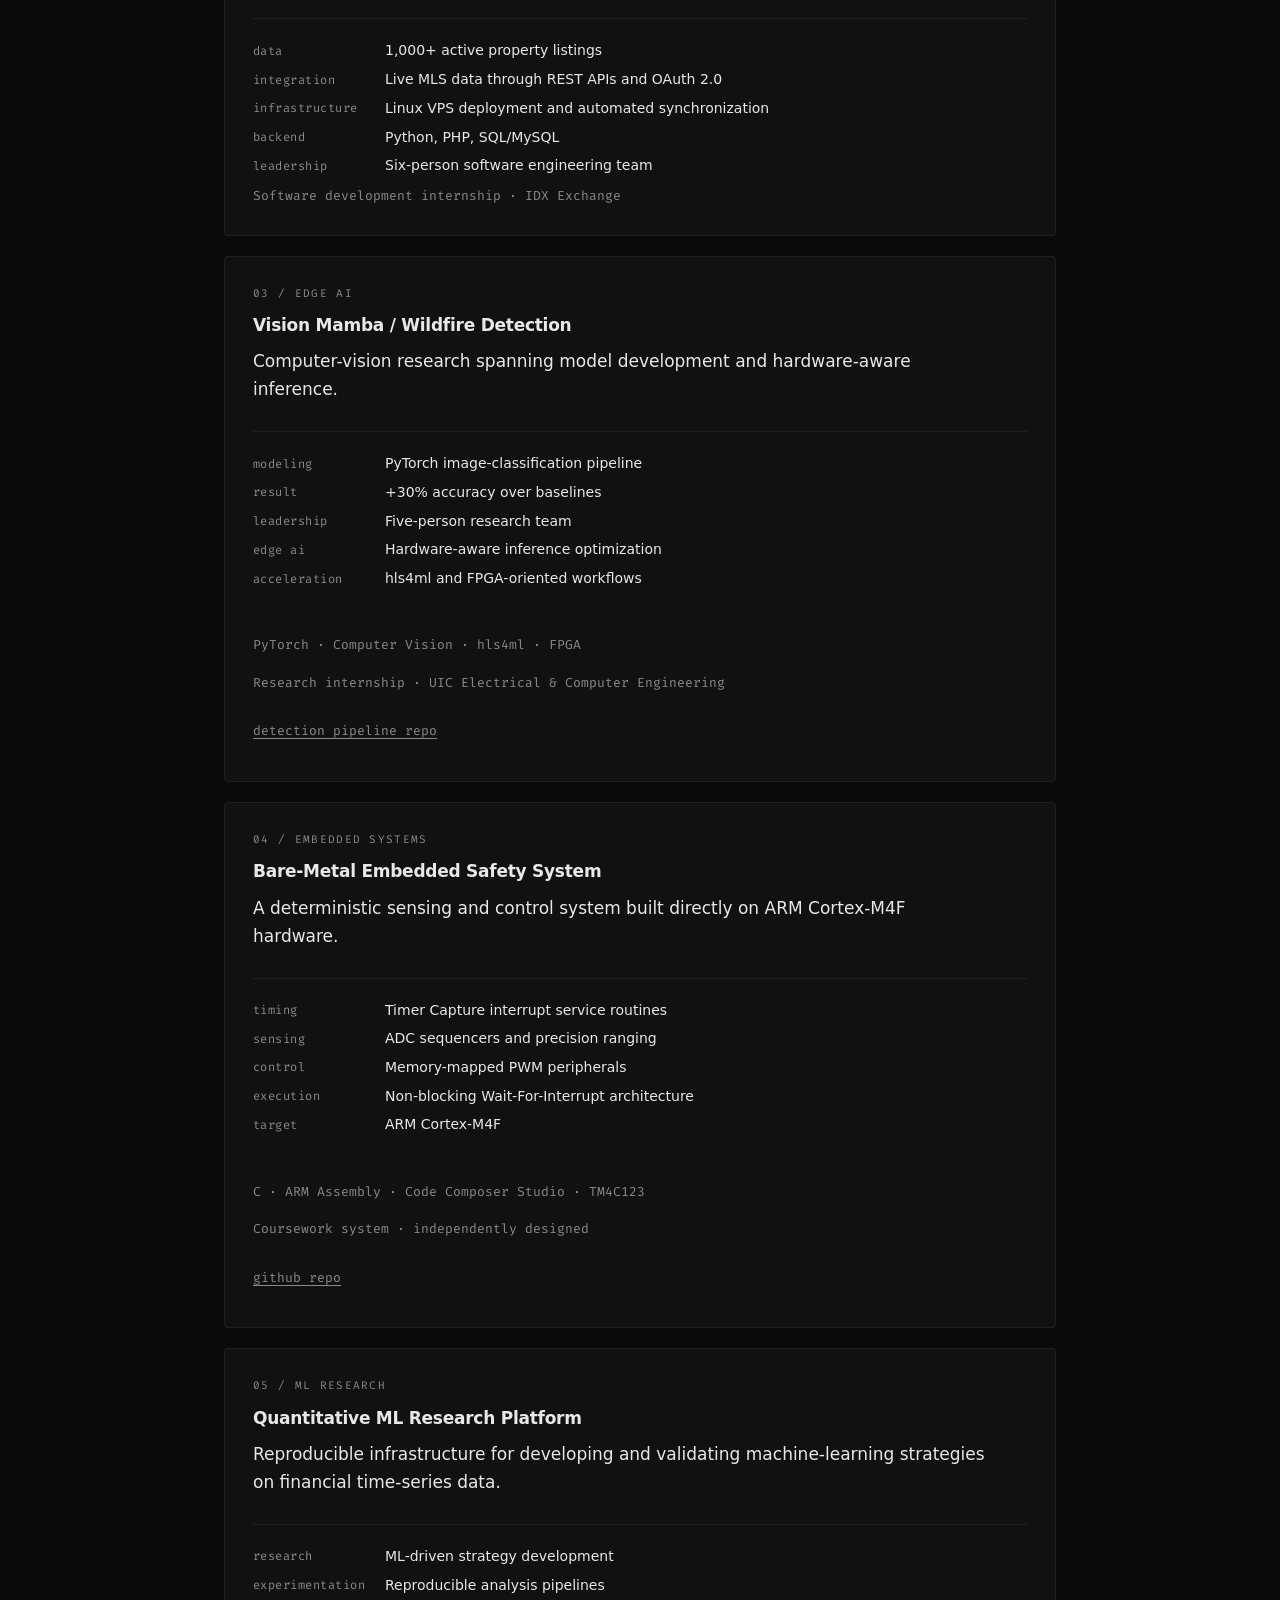
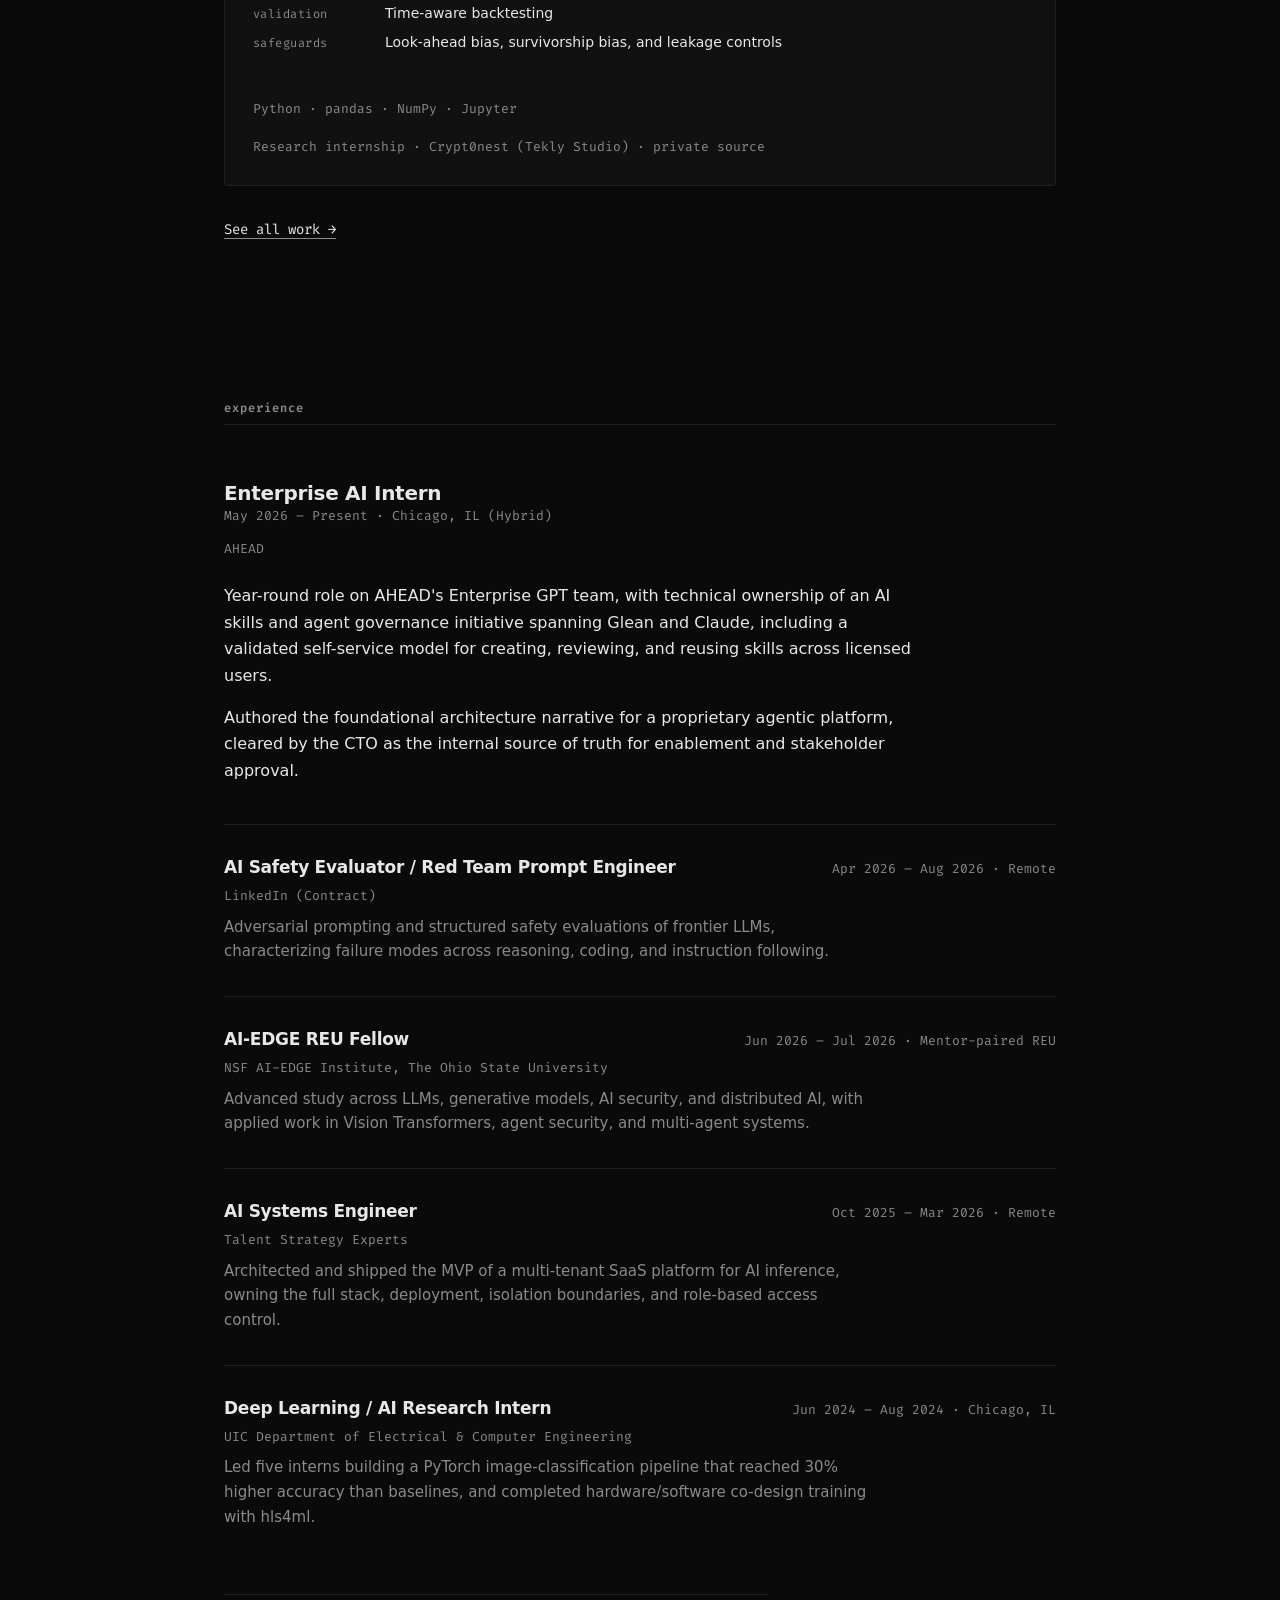
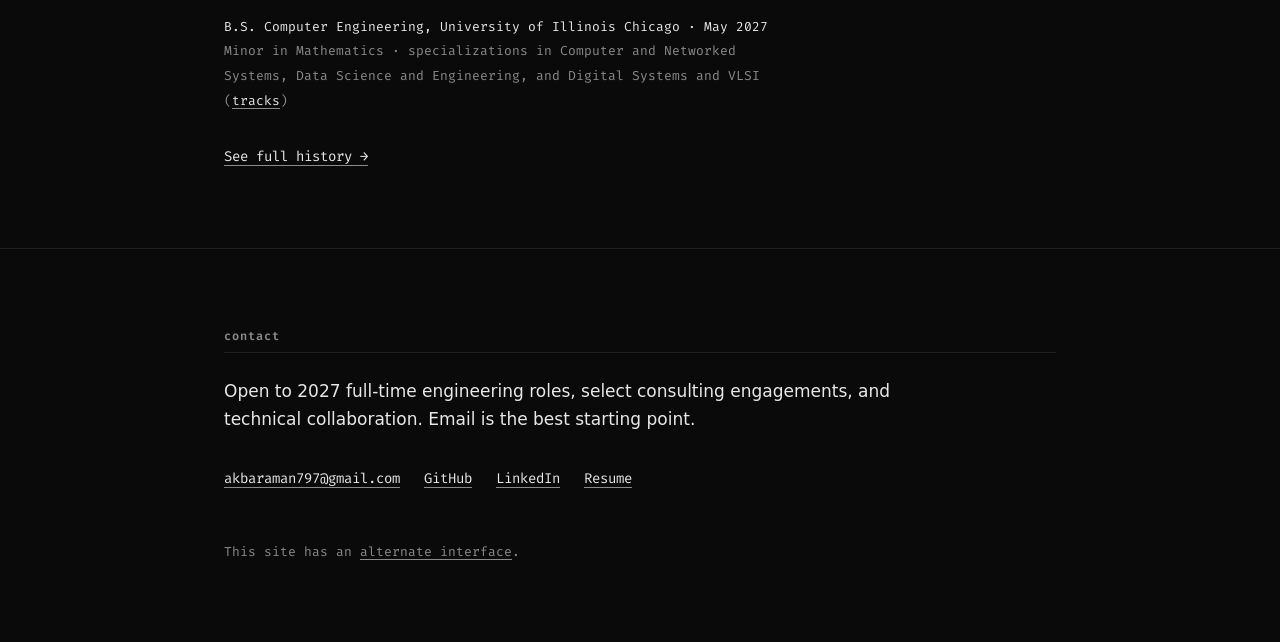
==== commit c26f7451: "feat: remove the capabilities section Cut on the owner's call. Four lines of comma-separated concept" ====
--- a/index.html
+++ b/index.html
@@ -248,30 +248,6 @@
   <!-- Group order descends the same abstraction stack the hero diagram
        draws: AI systems at the top, down through software, ML, to hardware
        at the bottom. -->
-  <section id="capabilities" class="capabilities">
-    <div class="wrap">
-      <h2 class="section-label reveal">capabilities</h2>
-      <dl class="capability-list">
-        <div class="capability-group reveal">
-          <dt>Enterprise AI Systems</dt>
-          <dd class="mono">Agent runtimes, RAG, governance, evaluation, tool orchestration, approval workflows, authorization boundaries, auditability</dd>
-        </div>
-        <div class="capability-group reveal">
-          <dt>Software &amp; Infrastructure</dt>
-          <dd class="mono">Backend systems, APIs, data infrastructure, multi-tenant architecture, Linux, cloud deployment, automation, production reliability</dd>
-        </div>
-        <div class="capability-group reveal">
-          <dt>Machine Learning &amp; Research</dt>
-          <dd class="mono">Computer vision, model evaluation, time-series ML, distributed AI, edge inference, experimentation infrastructure</dd>
-        </div>
-        <div class="capability-group reveal">
-          <dt>Computer Engineering</dt>
-          <dd class="mono">Computer architecture, embedded systems, networking, DSP, FPGA, HDL, digital design, hardware/software co-design</dd>
-        </div>
-      </dl>
-    </div>
-  </section>
-
   <section id="experience" class="experience">
     <div class="wrap">
       <h2 class="section-label reveal">experience</h2>
--- a/assets/css/pro.css
+++ b/assets/css/pro.css
@@ -575,49 +575,6 @@
 }
 .system-links a:hover { color: var(--accent); }
 
-/* ---- capabilities ----
-   Four groups, each one plain comma-separated line: no chips, no bars, no
-   badges. At 40+ items a chip cloud stops being scannable and starts reading
-   as decoration; a definition list of full sentences stays a statement. The
-   group name (dt) carries the visual weight; the concept line (dd) is mono
-   and muted, the opposite emphasis of the systems section's spec lists,
-   because this section is supporting evidence, not the centrepiece. */
-.capability-list { margin: 0; }
-.capability-group {
-    display: grid;
-    grid-template-columns: 12rem minmax(0, 1fr);
-    gap: 0.35rem 2rem;
-    padding-block: 1.5rem;
-    border-top: 1px solid var(--hairline);
-}
-.capability-group:last-child { border-bottom: 1px solid var(--hairline); }
-.capability-group dt {
-    margin: 0;
-    padding-top: 0.15rem;
-    color: var(--text);
-    font-weight: 600;
-}
-.capability-group dd {
-    margin: 0;
-    font-family: var(--font-mono);
-    font-size: 0.875rem;
-    line-height: 1.7;
-    color: var(--text-muted);
-}
-
-
-/* Reuse the 559px breakpoint the systems spec grid already collapses at,
-   rather than introducing a new one: a 12rem label column leaves too little
-   room for the long concept lines on a narrow viewport, so the label moves
-   above its line instead of squeezing it. */
-@media (max-width: 559px) {
-    .capability-group {
-        grid-template-columns: 1fr;
-        gap: 0.4rem;
-        padding-block: 1.25rem;
-    }
-}
-
 /* ---- experience ----
    Deliberately not five more cards after the five boxed systems above: no
    border, no background surface, no rail, no dots, no icons. A hairline top
@@ -669,7 +626,7 @@
     color: var(--text-muted);
 }
 
-/* Reuse the systems/capabilities breakpoint. A long title (the LinkedIn red
+/* Reuse the selected-systems breakpoint. A long title (the LinkedIn red
    team role) plus a long date range is the pair most likely to collide on
    one flex row at this width; stacking removes the collision outright
    rather than shrinking type to avoid it. */
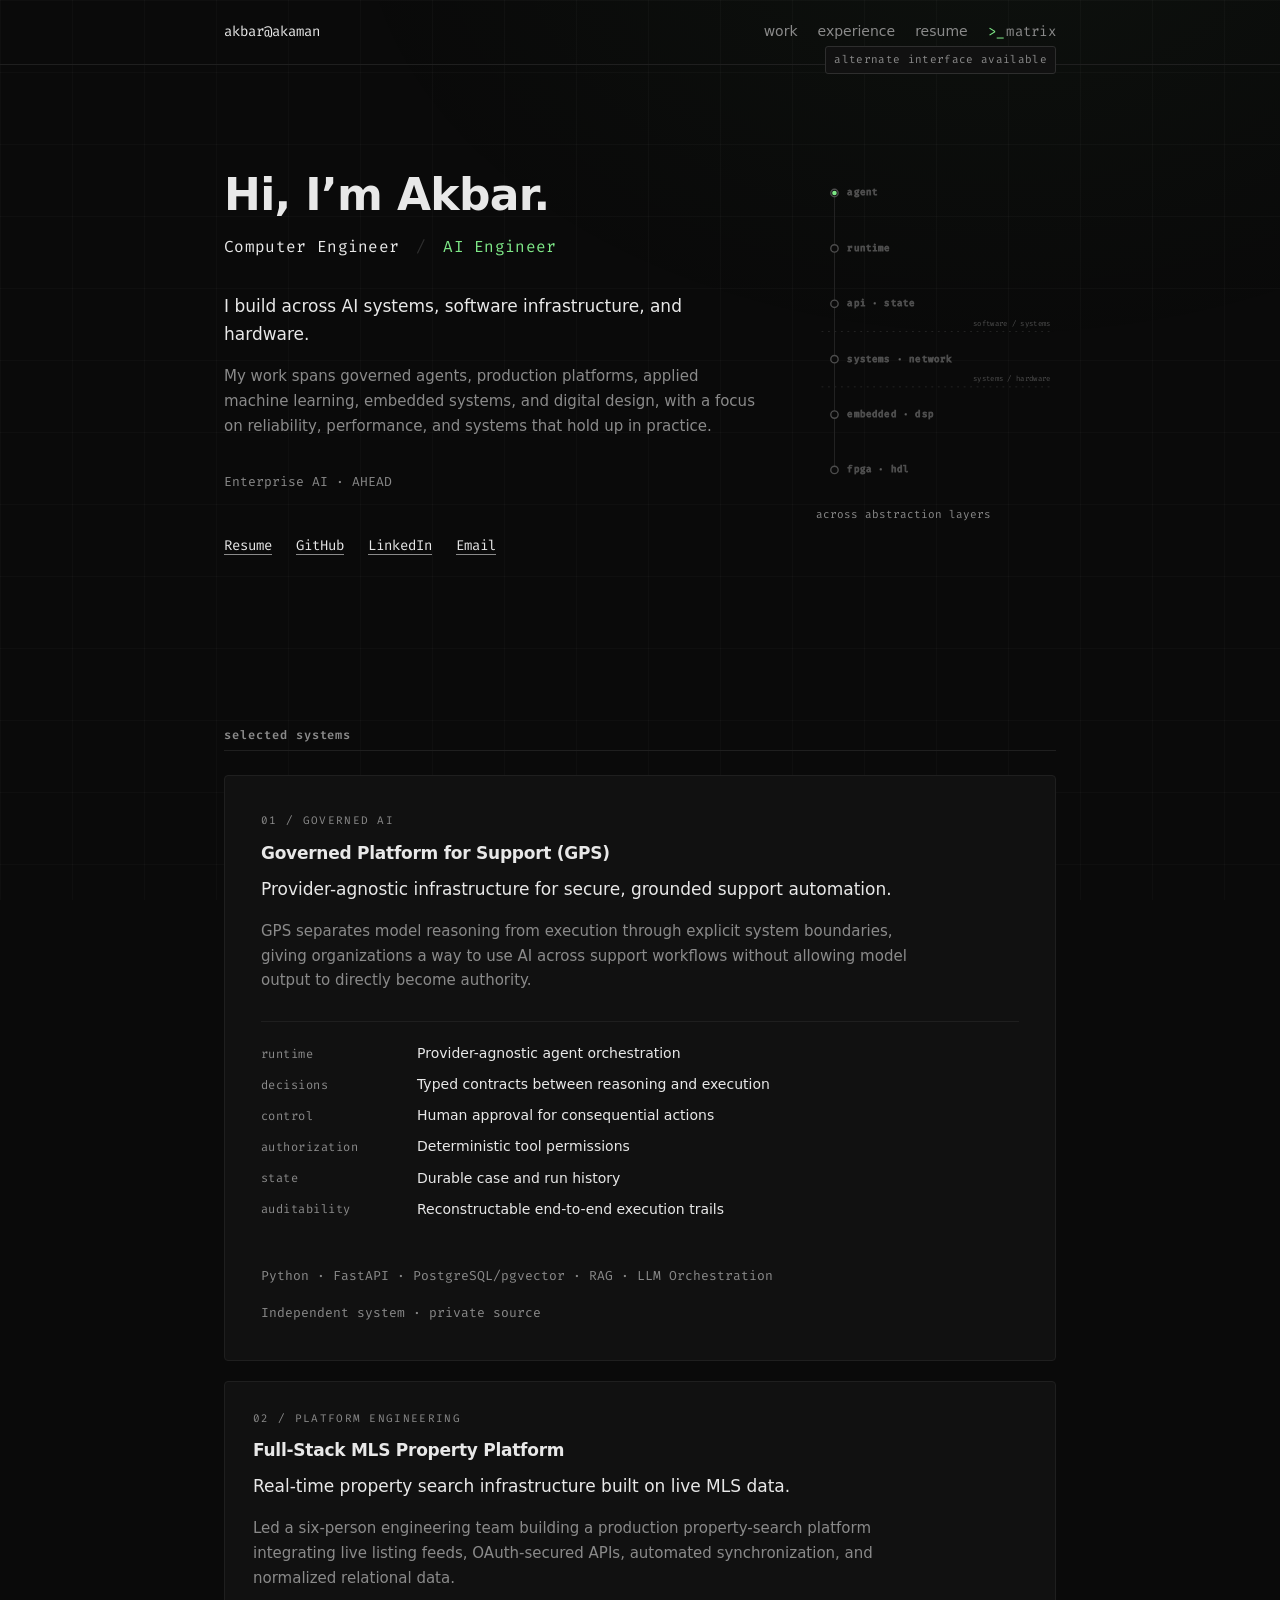
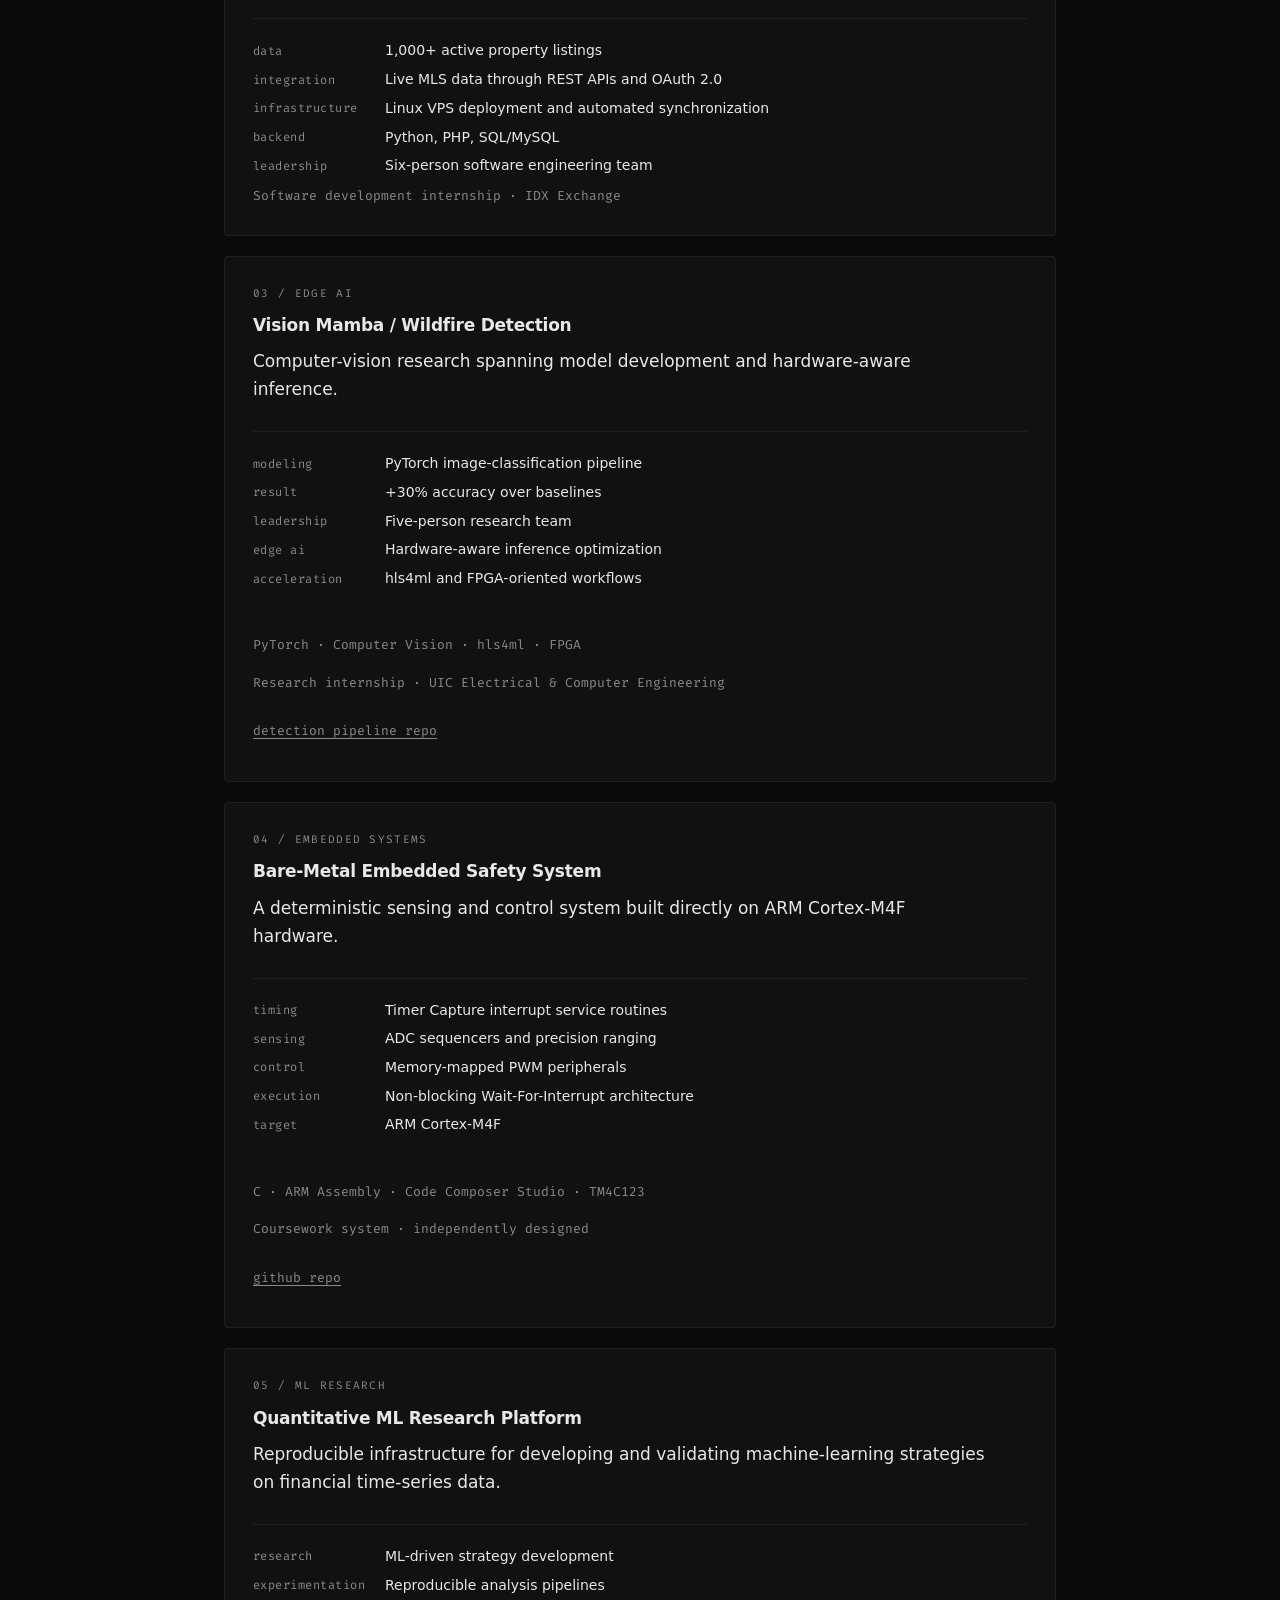
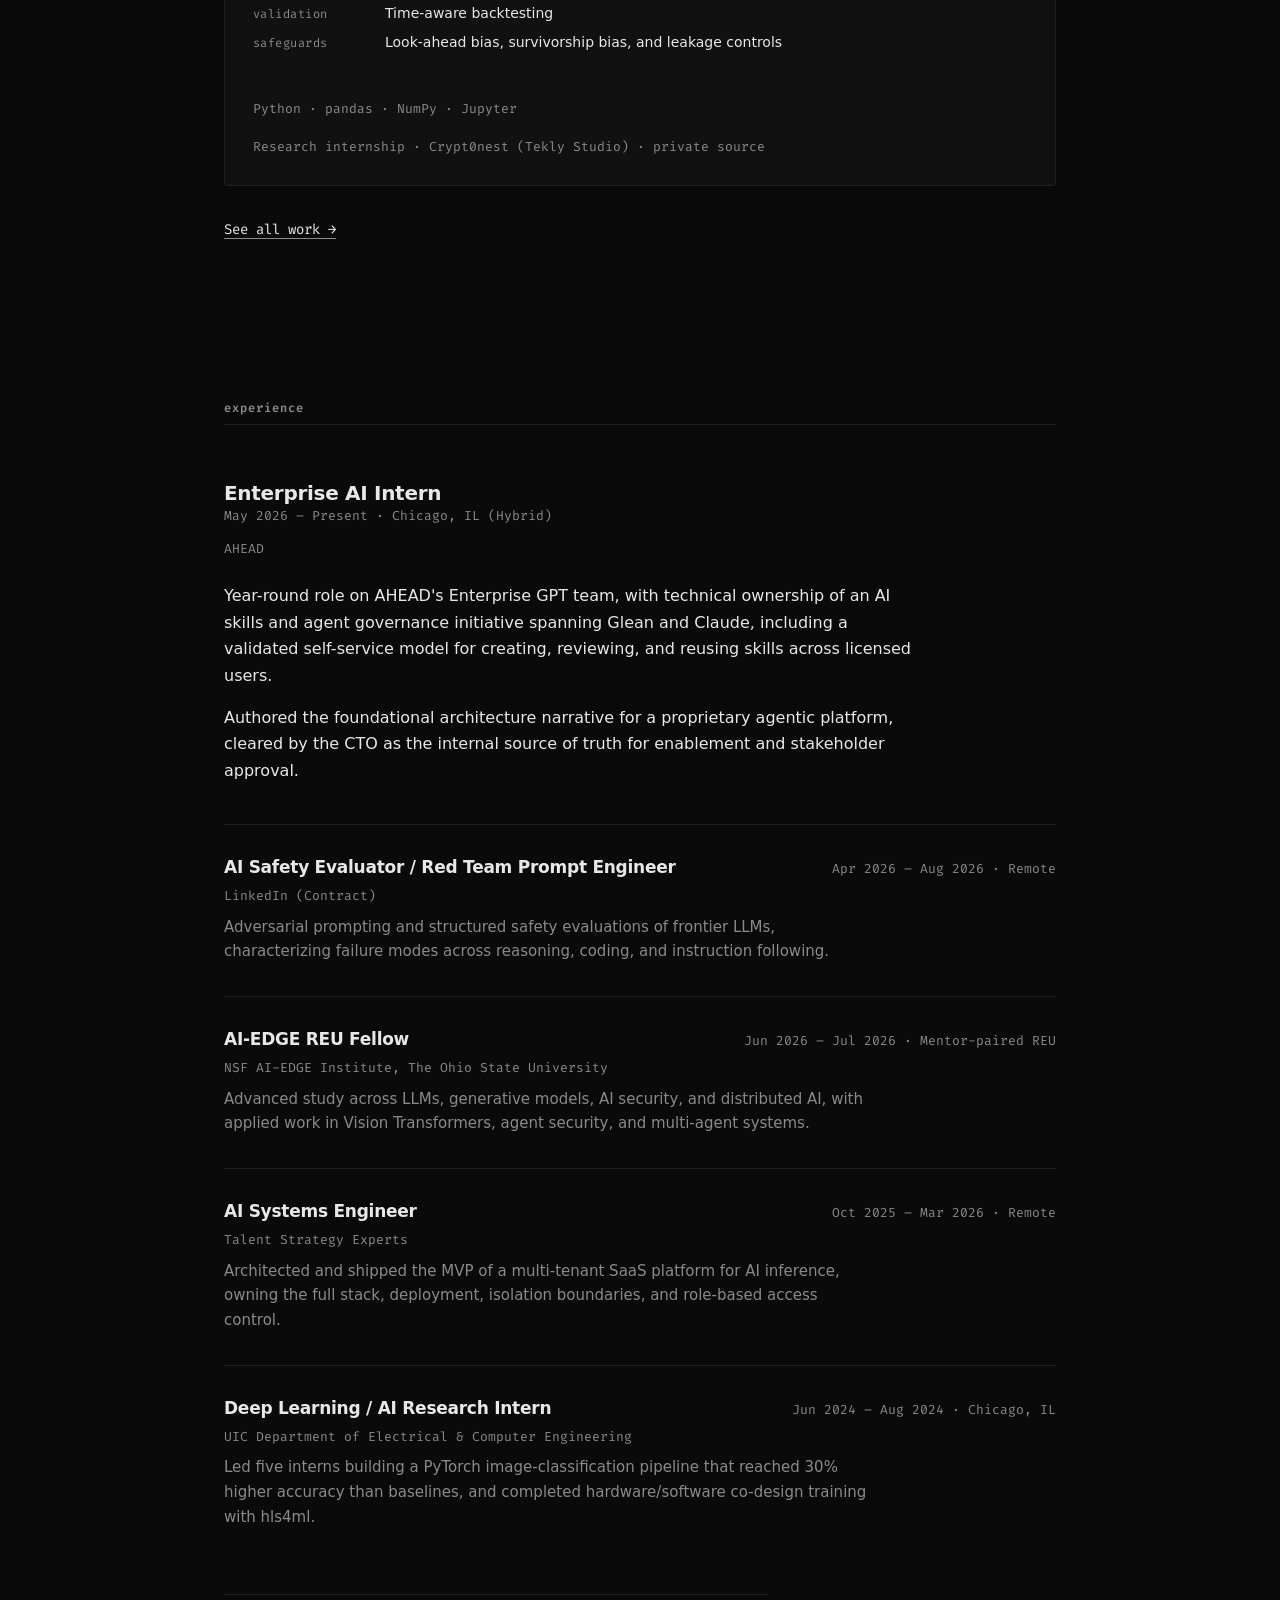
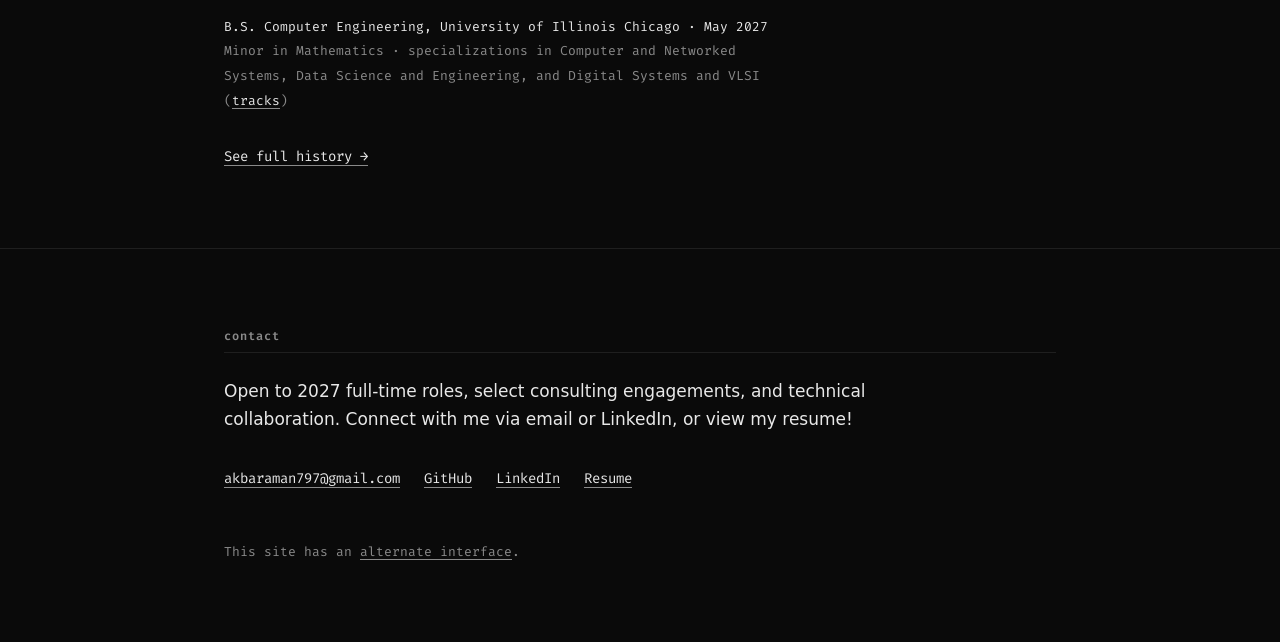
==== commit c9185fe4: "copy: soften the contact invitation Owner copy change, kept verbatim. Names the three routes in expl" ====
--- a/index.html
+++ b/index.html
@@ -322,9 +322,8 @@
 <footer id="contact" class="site-footer">
   <div class="wrap reveal">
     <h2 class="section-label">contact</h2>
-    <p>Open to 2027 full-time engineering roles, select consulting
-       engagements, and technical collaboration. Email is the best starting
-       point.</p>
+    <p>Open to 2027 full-time roles, select consulting
+       engagements, and technical collaboration. Connect with me via email or LinkedIn, or view my resume!</p>
     <ul class="footer-links">
       <li><a href="mailto:akbaraman797@gmail.com">akbaraman797@gmail.com</a></li>
       <li><a href="https://github.com/ak23bar">GitHub</a></li>
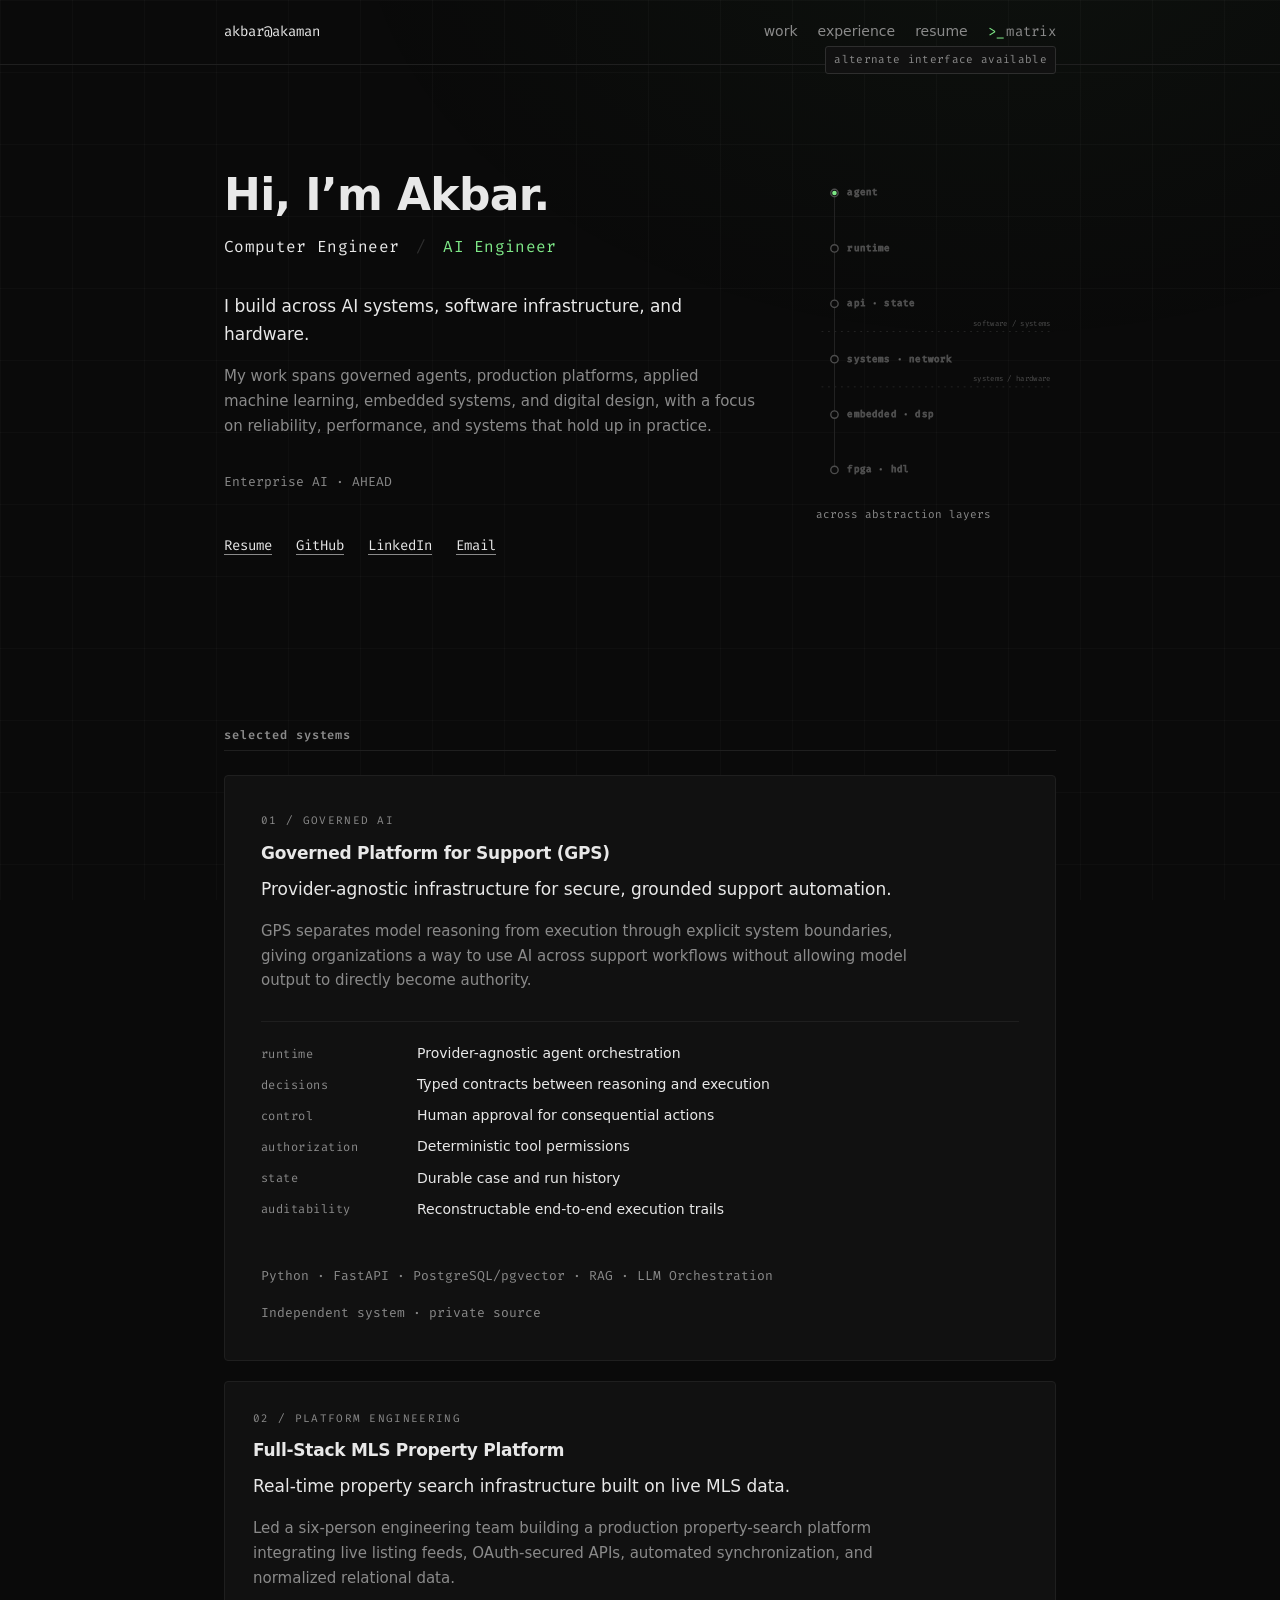
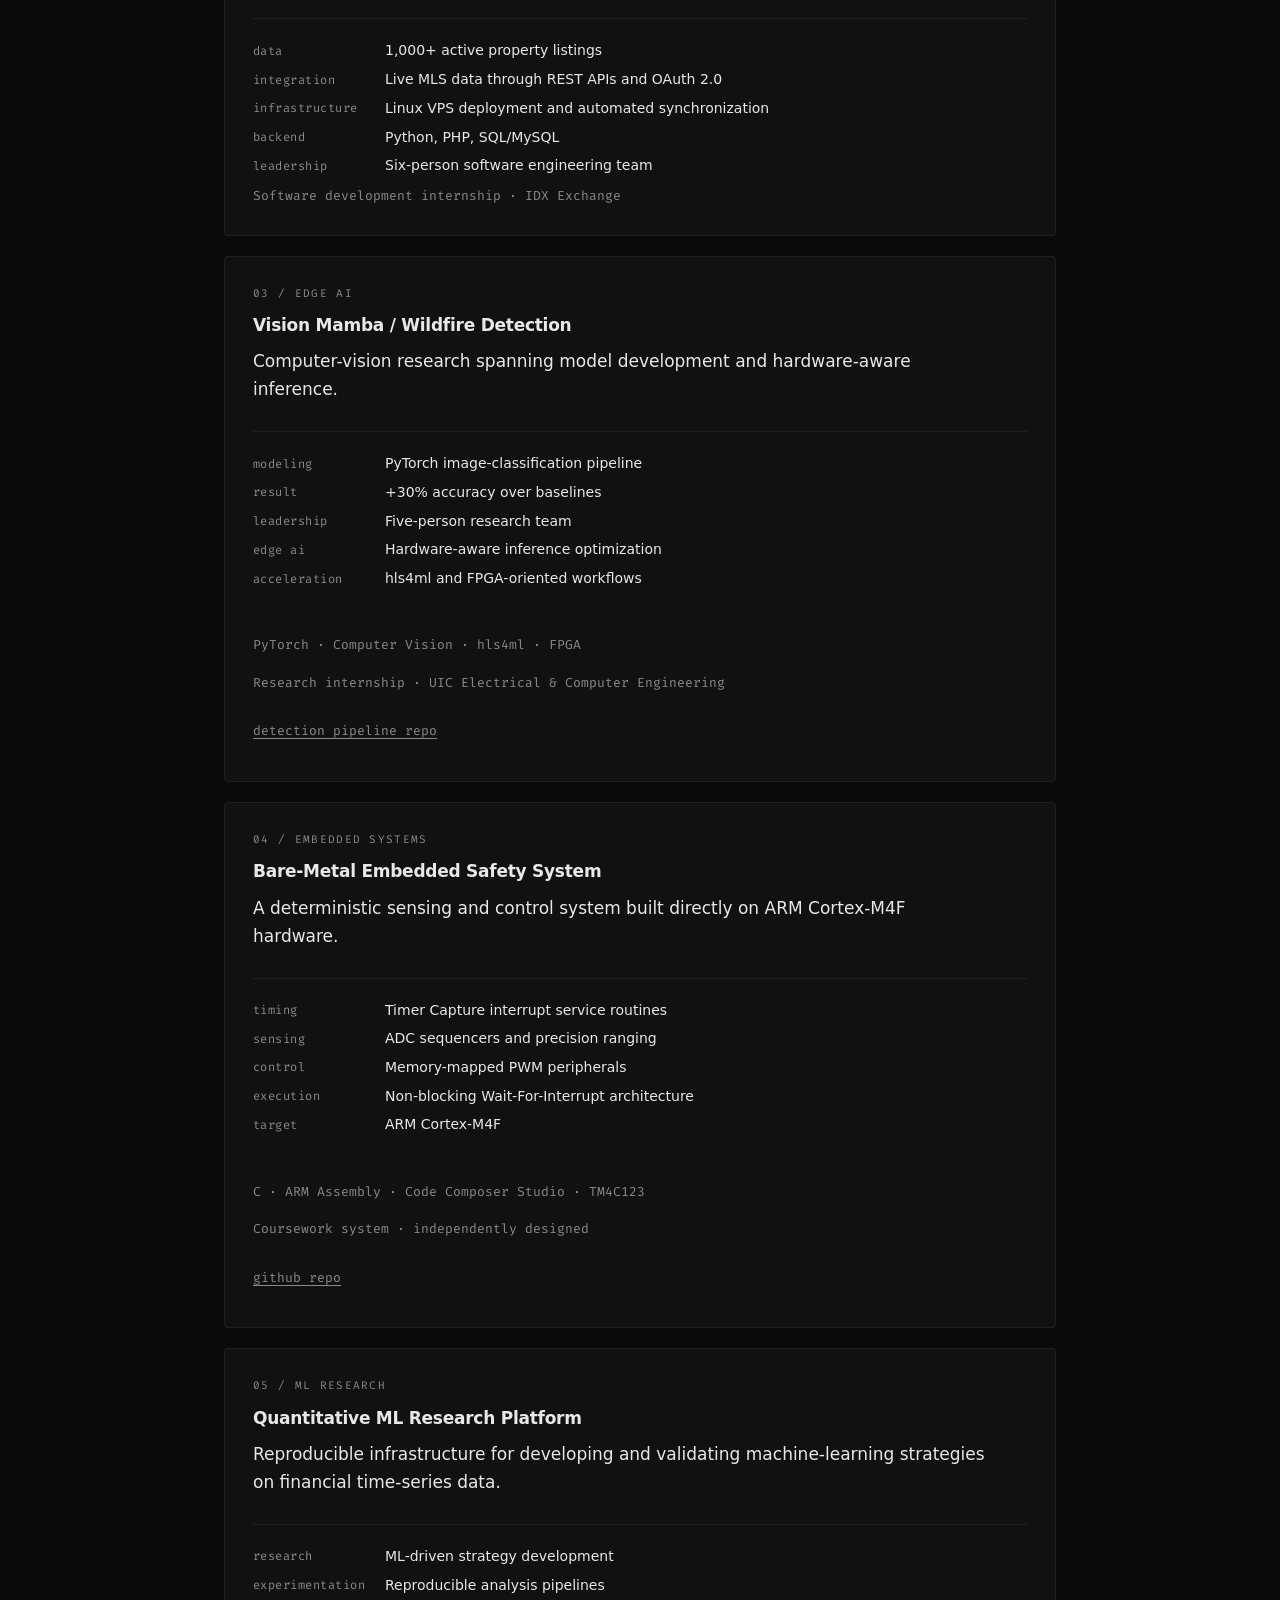
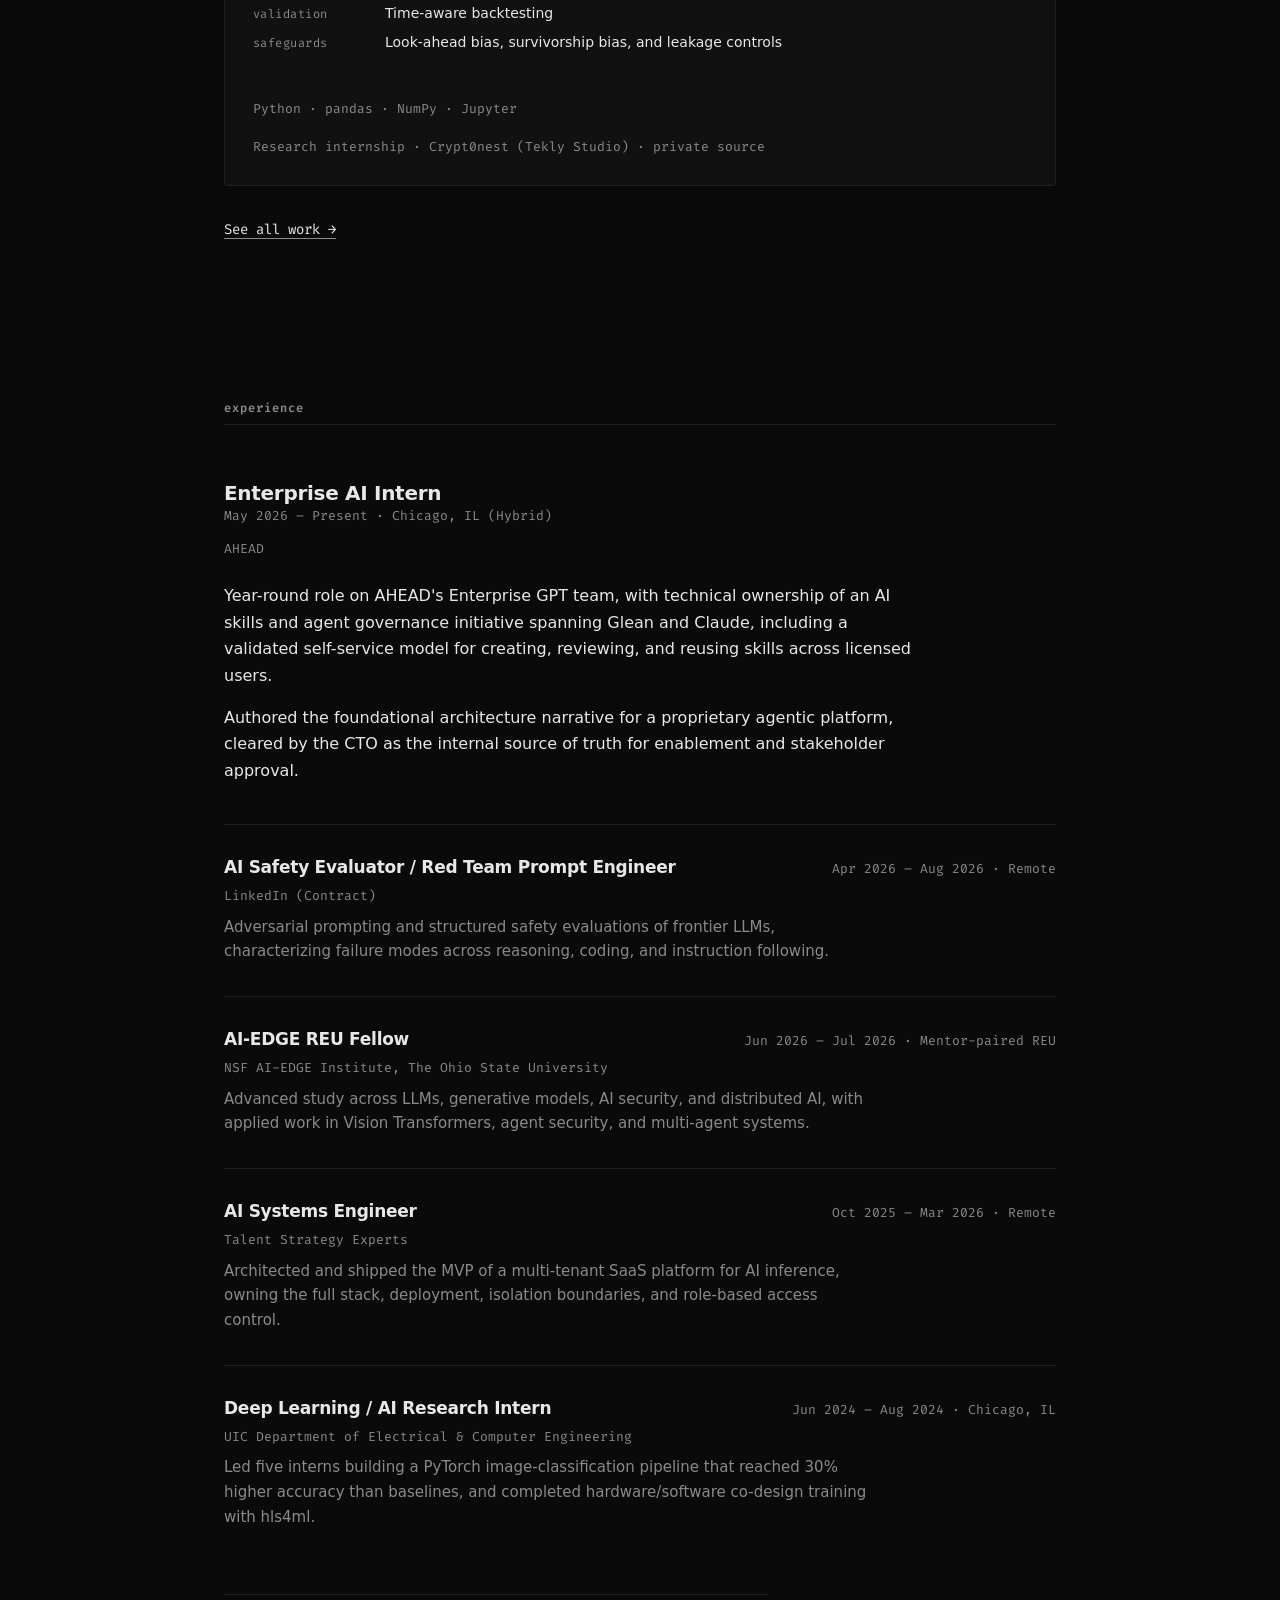
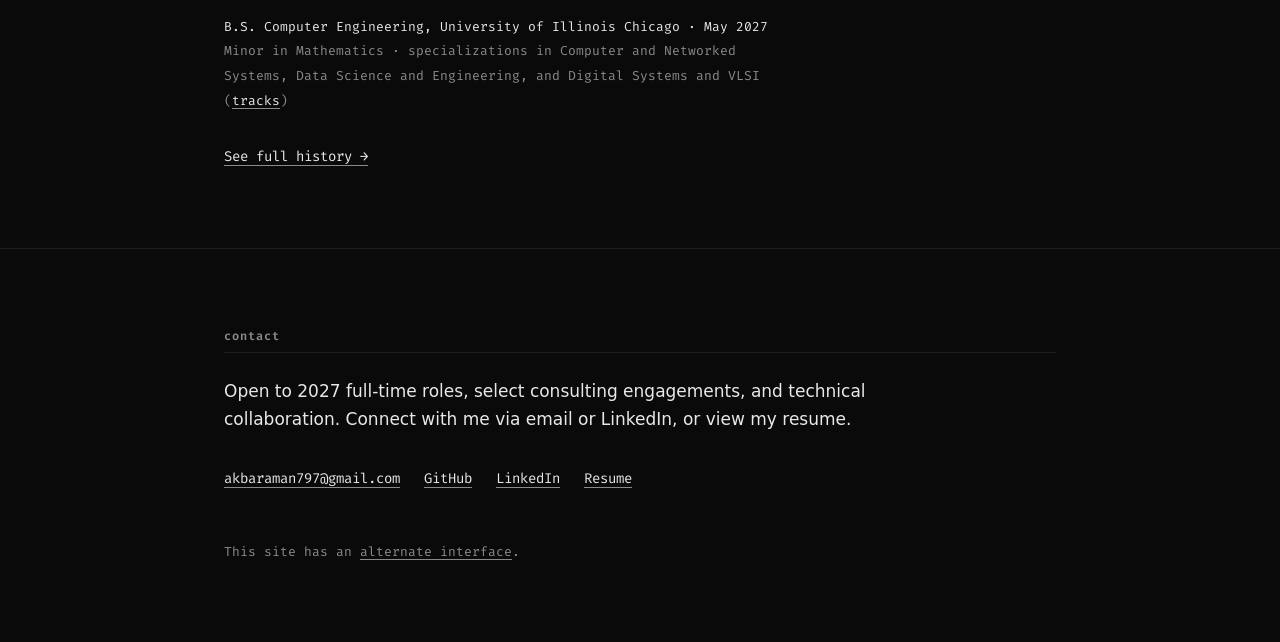
==== commit 7af07143: "copy: settle the contact line punctuation Owner edit, kept verbatim.  Co-Authored-By: Claude Opus 5 " ====
--- a/index.html
+++ b/index.html
@@ -323,7 +323,7 @@
   <div class="wrap reveal">
     <h2 class="section-label">contact</h2>
     <p>Open to 2027 full-time roles, select consulting
-       engagements, and technical collaboration. Connect with me via email or LinkedIn, or view my resume!</p>
+       engagements, and technical collaboration. Connect with me via email or LinkedIn, or view my resume.</p>
     <ul class="footer-links">
       <li><a href="mailto:akbaraman797@gmail.com">akbaraman797@gmail.com</a></li>
       <li><a href="https://github.com/ak23bar">GitHub</a></li>
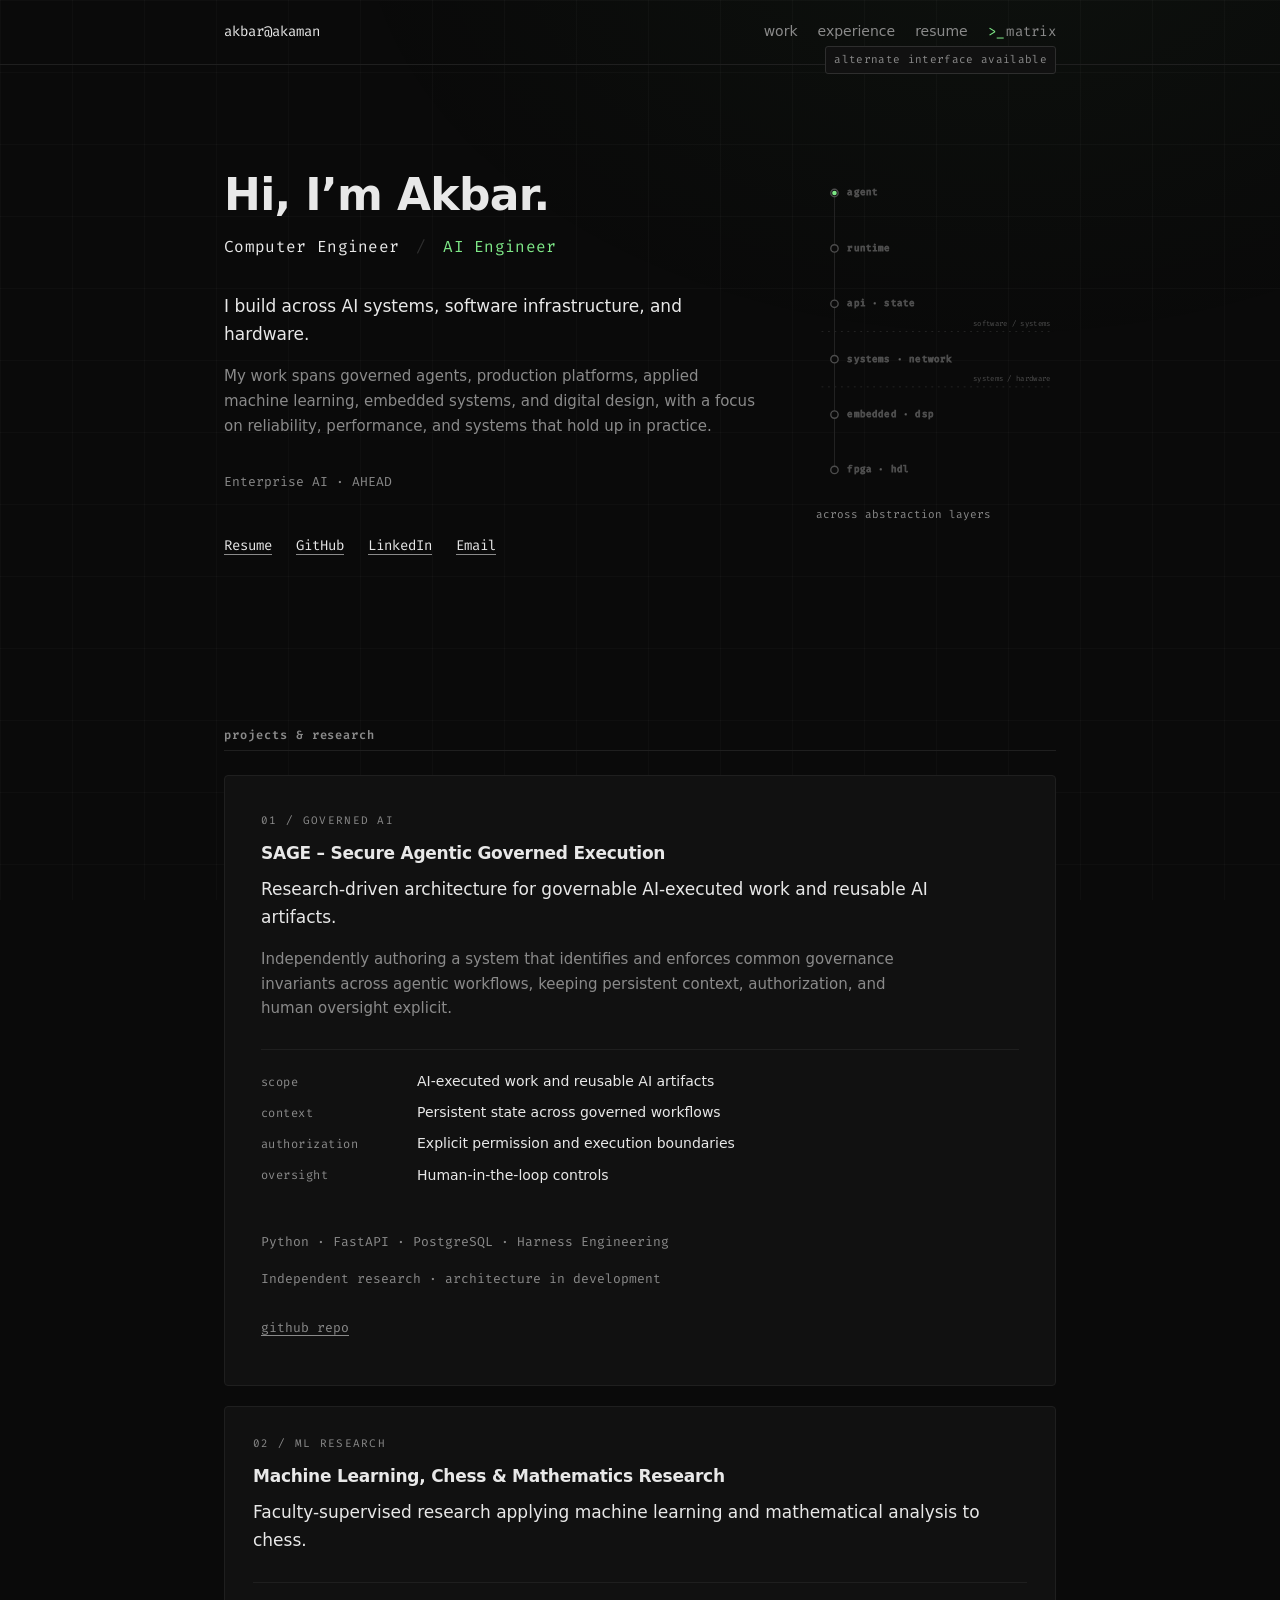
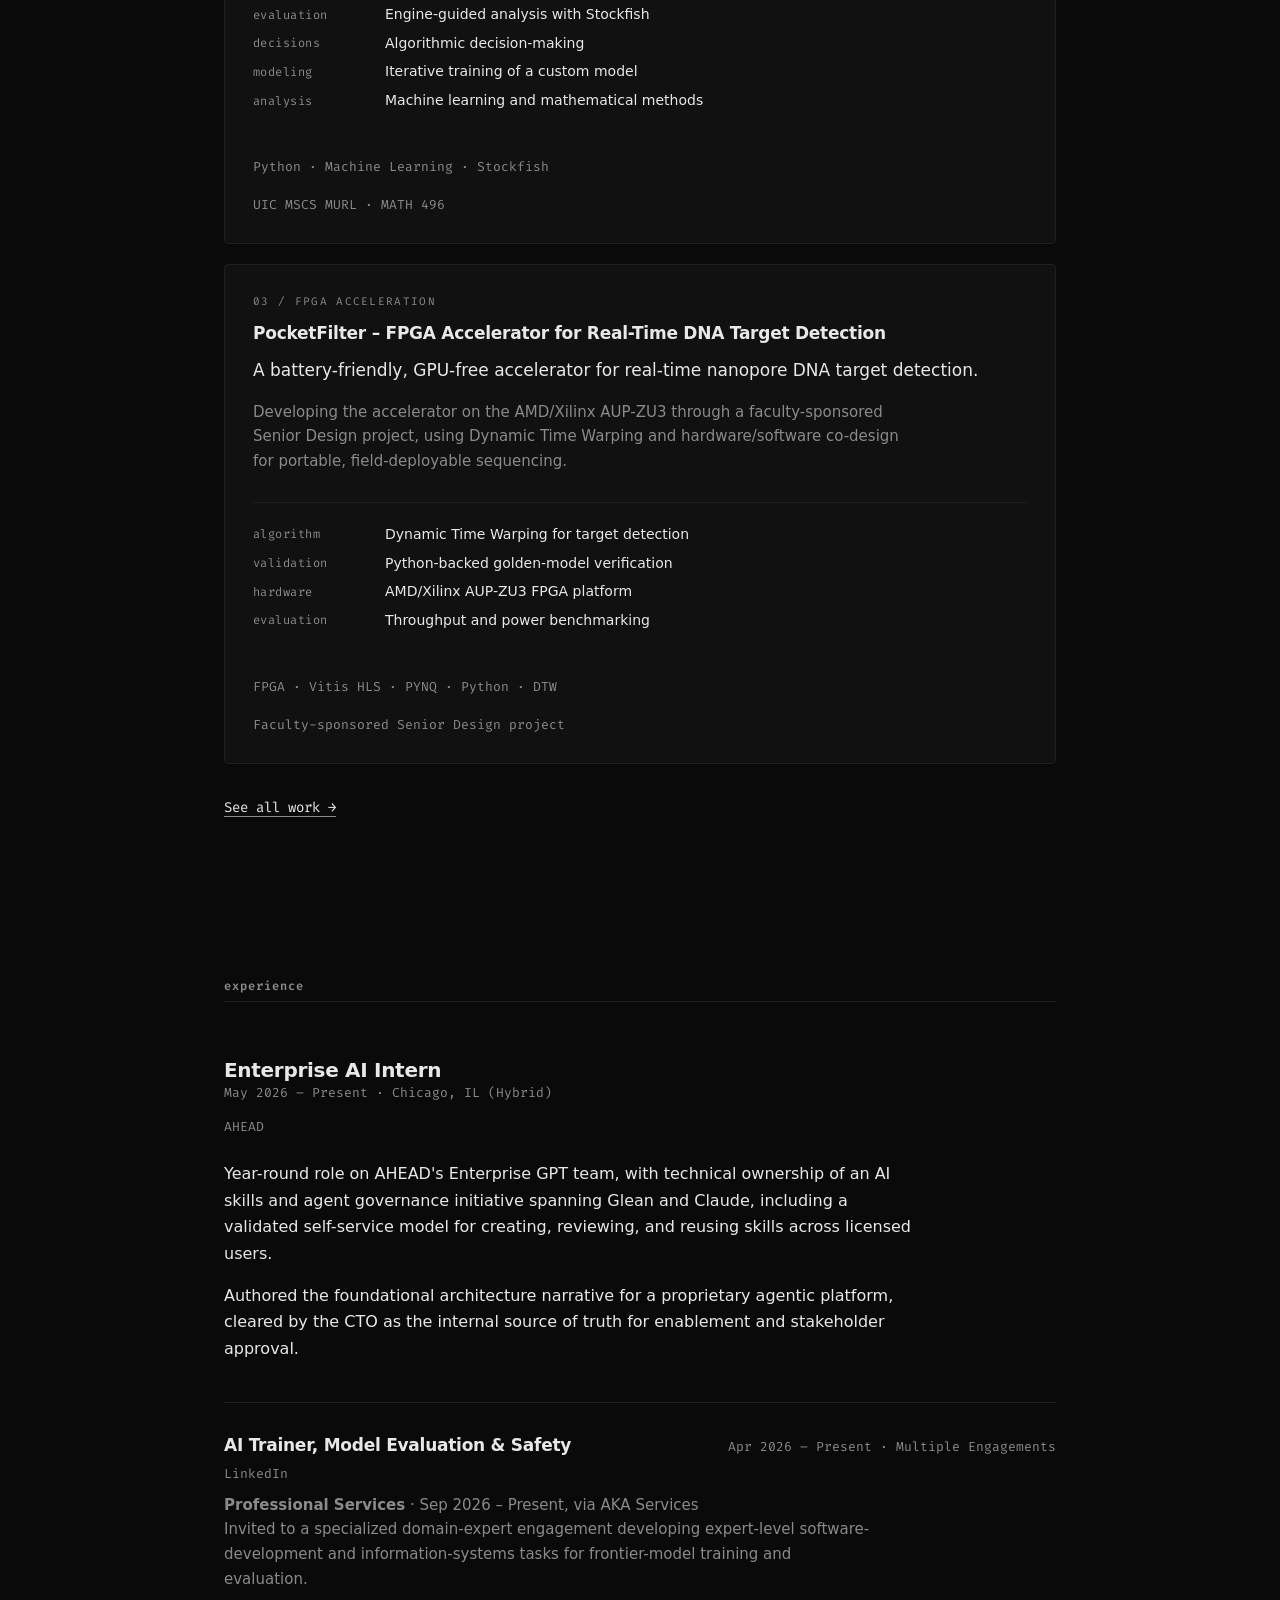
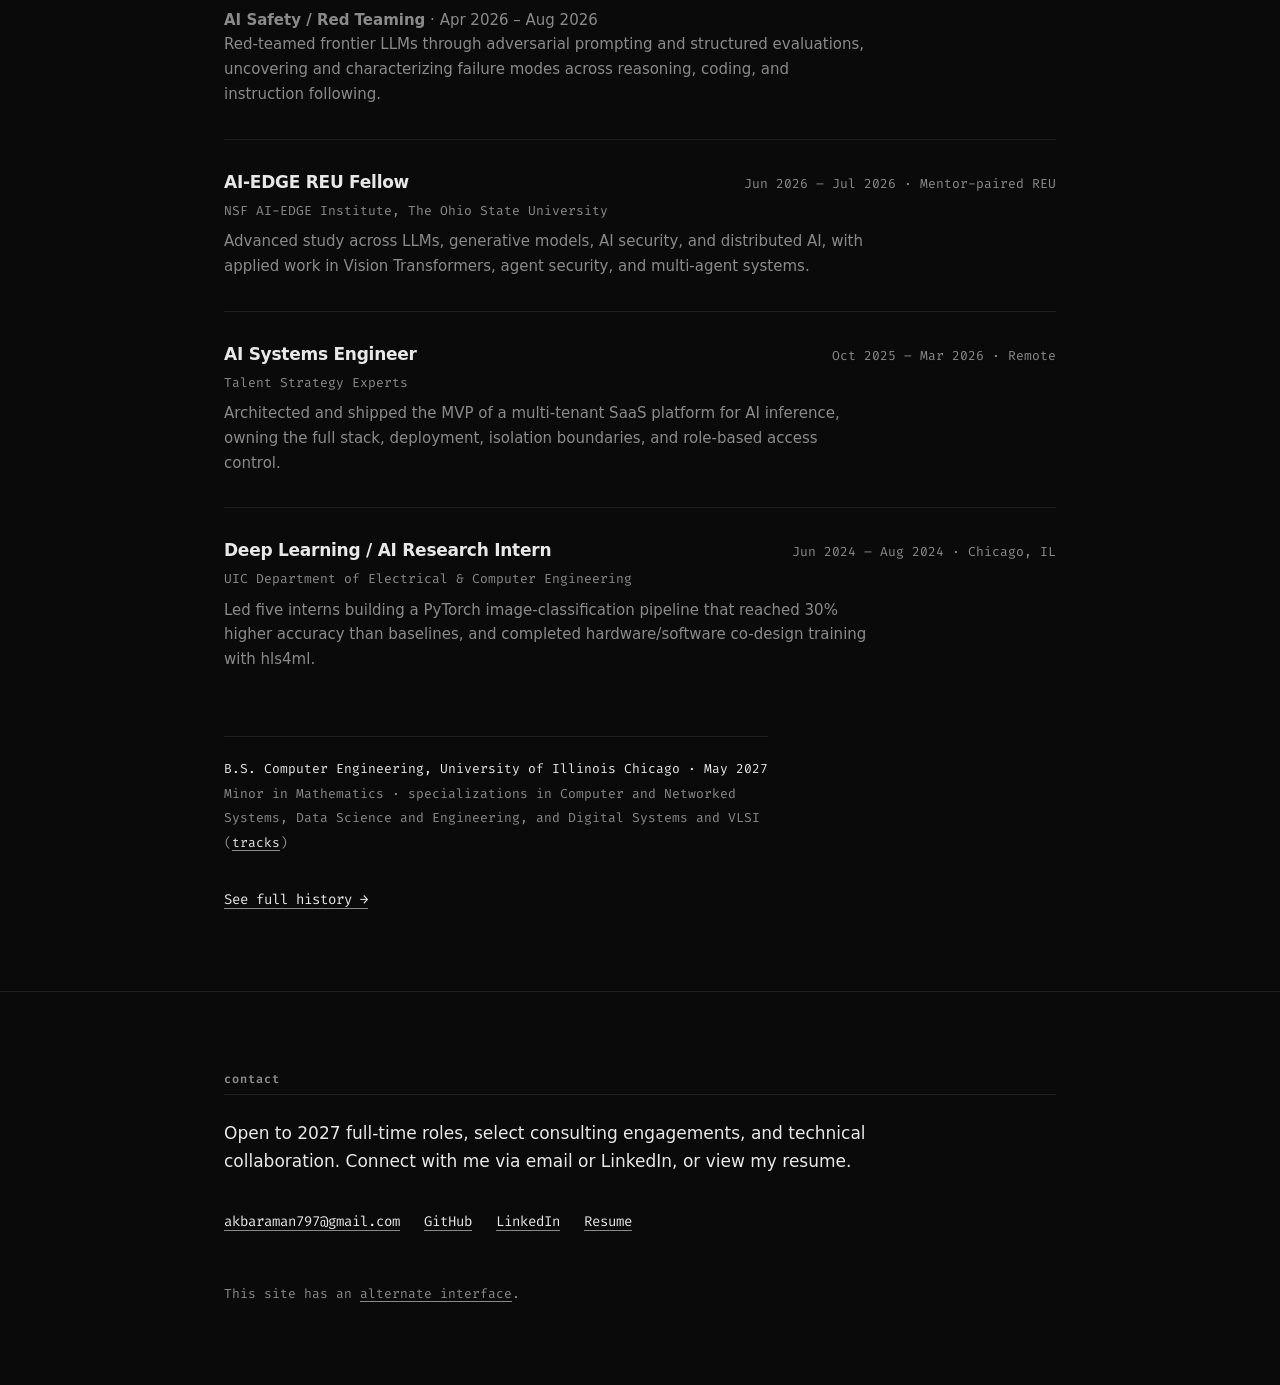
==== commit e4102233: "content: align professional portfolio with resume" ====
--- a/index.html
+++ b/index.html
@@ -146,99 +146,61 @@
 
   <section id="projects" class="systems">
     <div class="wrap">
-      <h2 class="section-label reveal">selected systems</h2>
+      <h2 class="section-label reveal">projects &amp; research</h2>
 
       <article class="system system--lead reveal">
         <p class="system-index mono">01 / governed ai</p>
-        <h3>Governed Platform for Support (GPS)</h3>
-        <p class="system-thesis">Provider-agnostic infrastructure for secure,
-          grounded support automation.</p>
-        <p class="system-desc">GPS separates model reasoning from execution through
-          explicit system boundaries, giving organizations a way to use AI across
-          support workflows without allowing model output to directly become
-          authority.</p>
+        <h3>SAGE &ndash; Secure Agentic Governed Execution</h3>
+        <p class="system-thesis">Research-driven architecture for governable
+          AI-executed work and reusable AI artifacts.</p>
+        <p class="system-desc">Independently authoring a system that identifies and
+          enforces common governance invariants across agentic workflows, keeping
+          persistent context, authorization, and human oversight explicit.</p>
         <dl class="system-spec">
-          <dt>runtime</dt>       <dd>Provider-agnostic agent orchestration</dd>
-          <dt>decisions</dt>     <dd>Typed contracts between reasoning and execution</dd>
-          <dt>control</dt>       <dd>Human approval for consequential actions</dd>
-          <dt>authorization</dt> <dd>Deterministic tool permissions</dd>
-          <dt>state</dt>         <dd>Durable case and run history</dd>
-          <dt>auditability</dt>  <dd>Reconstructable end-to-end execution trails</dd>
+          <dt>scope</dt>         <dd>AI-executed work and reusable AI artifacts</dd>
+          <dt>context</dt>       <dd>Persistent state across governed workflows</dd>
+          <dt>authorization</dt> <dd>Explicit permission and execution boundaries</dd>
+          <dt>oversight</dt>     <dd>Human-in-the-loop controls</dd>
         </dl>
-        <p class="system-tech mono">Python &middot; FastAPI &middot; PostgreSQL/pgvector &middot; RAG &middot; LLM Orchestration</p>
-        <p class="system-evidence mono">Independent system &middot; private source</p>
+        <p class="system-tech mono">Python &middot; FastAPI &middot; PostgreSQL &middot; Harness Engineering</p>
+        <p class="system-evidence mono">Independent research &middot; architecture in development</p>
+        <ul class="system-links mono">
+          <li><a href="https://github.com/ak23bar/governed-support-platform" target="_blank" rel="noopener noreferrer" aria-label="SAGE Secure Agentic Governed Execution repository on GitHub">github repo</a></li>
+        </ul>
       </article>
 
       <article class="system reveal">
-        <p class="system-index mono">02 / platform engineering</p>
-        <h3>Full-Stack MLS Property Platform</h3>
-        <p class="system-thesis">Real-time property search infrastructure built on
-          live MLS data.</p>
-        <p class="system-desc">Led a six-person engineering team building a
-          production property-search platform integrating live listing feeds,
-          OAuth-secured APIs, automated synchronization, and normalized relational
-          data.</p>
+        <p class="system-index mono">02 / ml research</p>
+        <h3>Machine Learning, Chess &amp; Mathematics Research</h3>
+        <p class="system-thesis">Faculty-supervised research applying machine
+          learning and mathematical analysis to chess.</p>
         <dl class="system-spec system-spec--compact">
-          <dt>data</dt>           <dd>1,000+ active property listings</dd>
-          <dt>integration</dt>    <dd>Live MLS data through REST APIs and OAuth 2.0</dd>
-          <dt>infrastructure</dt> <dd>Linux VPS deployment and automated synchronization</dd>
-          <dt>backend</dt>        <dd>Python, PHP, SQL/MySQL</dd>
-          <dt>leadership</dt>     <dd>Six-person software engineering team</dd>
+          <dt>evaluation</dt> <dd>Engine-guided analysis with Stockfish</dd>
+          <dt>decisions</dt>  <dd>Algorithmic decision-making</dd>
+          <dt>modeling</dt>   <dd>Iterative training of a custom model</dd>
+          <dt>analysis</dt>   <dd>Machine learning and mathematical methods</dd>
         </dl>
-        <p class="system-evidence mono">Software development internship &middot; IDX Exchange</p>
+        <p class="system-tech mono">Python &middot; Machine Learning &middot; Stockfish</p>
+        <p class="system-evidence mono">UIC MSCS MURL &middot; MATH 496</p>
       </article>
 
       <article class="system reveal">
-        <p class="system-index mono">03 / edge ai</p>
-        <h3>Vision Mamba / Wildfire Detection</h3>
-        <p class="system-thesis">Computer-vision research spanning model
-          development and hardware-aware inference.</p>
+        <p class="system-index mono">03 / fpga acceleration</p>
+        <h3>PocketFilter &ndash; FPGA Accelerator for Real-Time DNA Target Detection</h3>
+        <p class="system-thesis">A battery-friendly, GPU-free accelerator for
+          real-time nanopore DNA target detection.</p>
+        <p class="system-desc">Developing the accelerator on the AMD/Xilinx
+          AUP-ZU3 through a faculty-sponsored Senior Design project, using
+          Dynamic Time Warping and hardware/software co-design for portable,
+          field-deployable sequencing.</p>
         <dl class="system-spec system-spec--compact">
-          <dt>modeling</dt>      <dd>PyTorch image-classification pipeline</dd>
-          <dt>result</dt>        <dd>+30% accuracy over baselines</dd>
-          <dt>leadership</dt>    <dd>Five-person research team</dd>
-          <dt>edge ai</dt>       <dd>Hardware-aware inference optimization</dd>
-          <dt>acceleration</dt>  <dd>hls4ml and FPGA-oriented workflows</dd>
+          <dt>algorithm</dt>   <dd>Dynamic Time Warping for target detection</dd>
+          <dt>validation</dt>  <dd>Python-backed golden-model verification</dd>
+          <dt>hardware</dt>    <dd>AMD/Xilinx AUP-ZU3 FPGA platform</dd>
+          <dt>evaluation</dt>  <dd>Throughput and power benchmarking</dd>
         </dl>
-        <p class="system-tech mono">PyTorch &middot; Computer Vision &middot; hls4ml &middot; FPGA</p>
-        <p class="system-evidence mono">Research internship &middot; UIC Electrical &amp; Computer Engineering</p>
-        <ul class="system-links mono">
-          <li><a href="https://github.com/ak23bar/wildfire-detection-pipeline" target="_blank" rel="noopener noreferrer" aria-label="Vision Mamba / Wildfire Detection detection pipeline repository on GitHub">detection pipeline repo</a></li>
-        </ul>
-      </article>
-
-      <article class="system reveal">
-        <p class="system-index mono">04 / embedded systems</p>
-        <h3>Bare-Metal Embedded Safety System</h3>
-        <p class="system-thesis">A deterministic sensing and control system built
-          directly on ARM Cortex-M4F hardware.</p>
-        <dl class="system-spec system-spec--compact">
-          <dt>timing</dt>    <dd>Timer Capture interrupt service routines</dd>
-          <dt>sensing</dt>   <dd>ADC sequencers and precision ranging</dd>
-          <dt>control</dt>   <dd>Memory-mapped PWM peripherals</dd>
-          <dt>execution</dt> <dd>Non-blocking Wait-For-Interrupt architecture</dd>
-          <dt>target</dt>    <dd>ARM Cortex-M4F</dd>
-        </dl>
-        <p class="system-tech mono">C &middot; ARM Assembly &middot; Code Composer Studio &middot; TM4C123</p>
-        <p class="system-evidence mono">Coursework system &middot; independently designed</p>
-        <ul class="system-links mono">
-          <li><a href="https://github.com/ak23bar/Ultra_Heat_Sensor" target="_blank" rel="noopener noreferrer" aria-label="Bare-Metal Embedded Safety System repository on GitHub">github repo</a></li>
-        </ul>
-      </article>
-
-      <article class="system reveal">
-        <p class="system-index mono">05 / ml research</p>
-        <h3>Quantitative ML Research Platform</h3>
-        <p class="system-thesis">Reproducible infrastructure for developing and
-          validating machine-learning strategies on financial time-series data.</p>
-        <dl class="system-spec system-spec--compact">
-          <dt>research</dt>       <dd>ML-driven strategy development</dd>
-          <dt>experimentation</dt><dd>Reproducible analysis pipelines</dd>
-          <dt>validation</dt>     <dd>Time-aware backtesting</dd>
-          <dt>safeguards</dt>     <dd>Look-ahead bias, survivorship bias, and leakage controls</dd>
-        </dl>
-        <p class="system-tech mono">Python &middot; pandas &middot; NumPy &middot; Jupyter</p>
-        <p class="system-evidence mono">Research internship &middot; Crypt0nest (Tekly Studio) &middot; private source</p>
+        <p class="system-tech mono">FPGA &middot; Vitis HLS &middot; PYNQ &middot; Python &middot; DTW</p>
+        <p class="system-evidence mono">Faculty-sponsored Senior Design project</p>
       </article>
 
       <p class="see-all mono reveal"><a href="/matrix/#projects">See all work &rarr;</a></p>
@@ -267,12 +229,17 @@
 
       <article class="role reveal">
         <div class="role-head">
-          <h3>AI Safety Evaluator / Red Team Prompt Engineer</h3>
-          <p class="role-dates mono">Apr 2026 &ndash; Aug 2026 &middot; Remote</p>
+          <h3>AI Trainer, Model Evaluation &amp; Safety</h3>
+          <p class="role-dates mono">Apr 2026 &ndash; Present &middot; Multiple Engagements</p>
         </div>
-        <p class="role-org mono">LinkedIn (Contract)</p>
-        <p class="role-line">Adversarial prompting and structured safety
-          evaluations of frontier LLMs, characterizing failure modes across
+        <p class="role-org mono">LinkedIn</p>
+        <p class="role-line"><strong>Professional Services</strong> &middot; Sep 2026 &ndash; Present, via AKA Services<br>
+          Invited to a specialized domain-expert engagement developing
+          expert-level software-development and information-systems tasks for
+          frontier-model training and evaluation.</p>
+        <p class="role-line"><strong>AI Safety / Red Teaming</strong> &middot; Apr 2026 &ndash; Aug 2026<br>
+          Red-teamed frontier LLMs through adversarial prompting and structured
+          evaluations, uncovering and characterizing failure modes across
           reasoning, coding, and instruction following.</p>
       </article>
 
